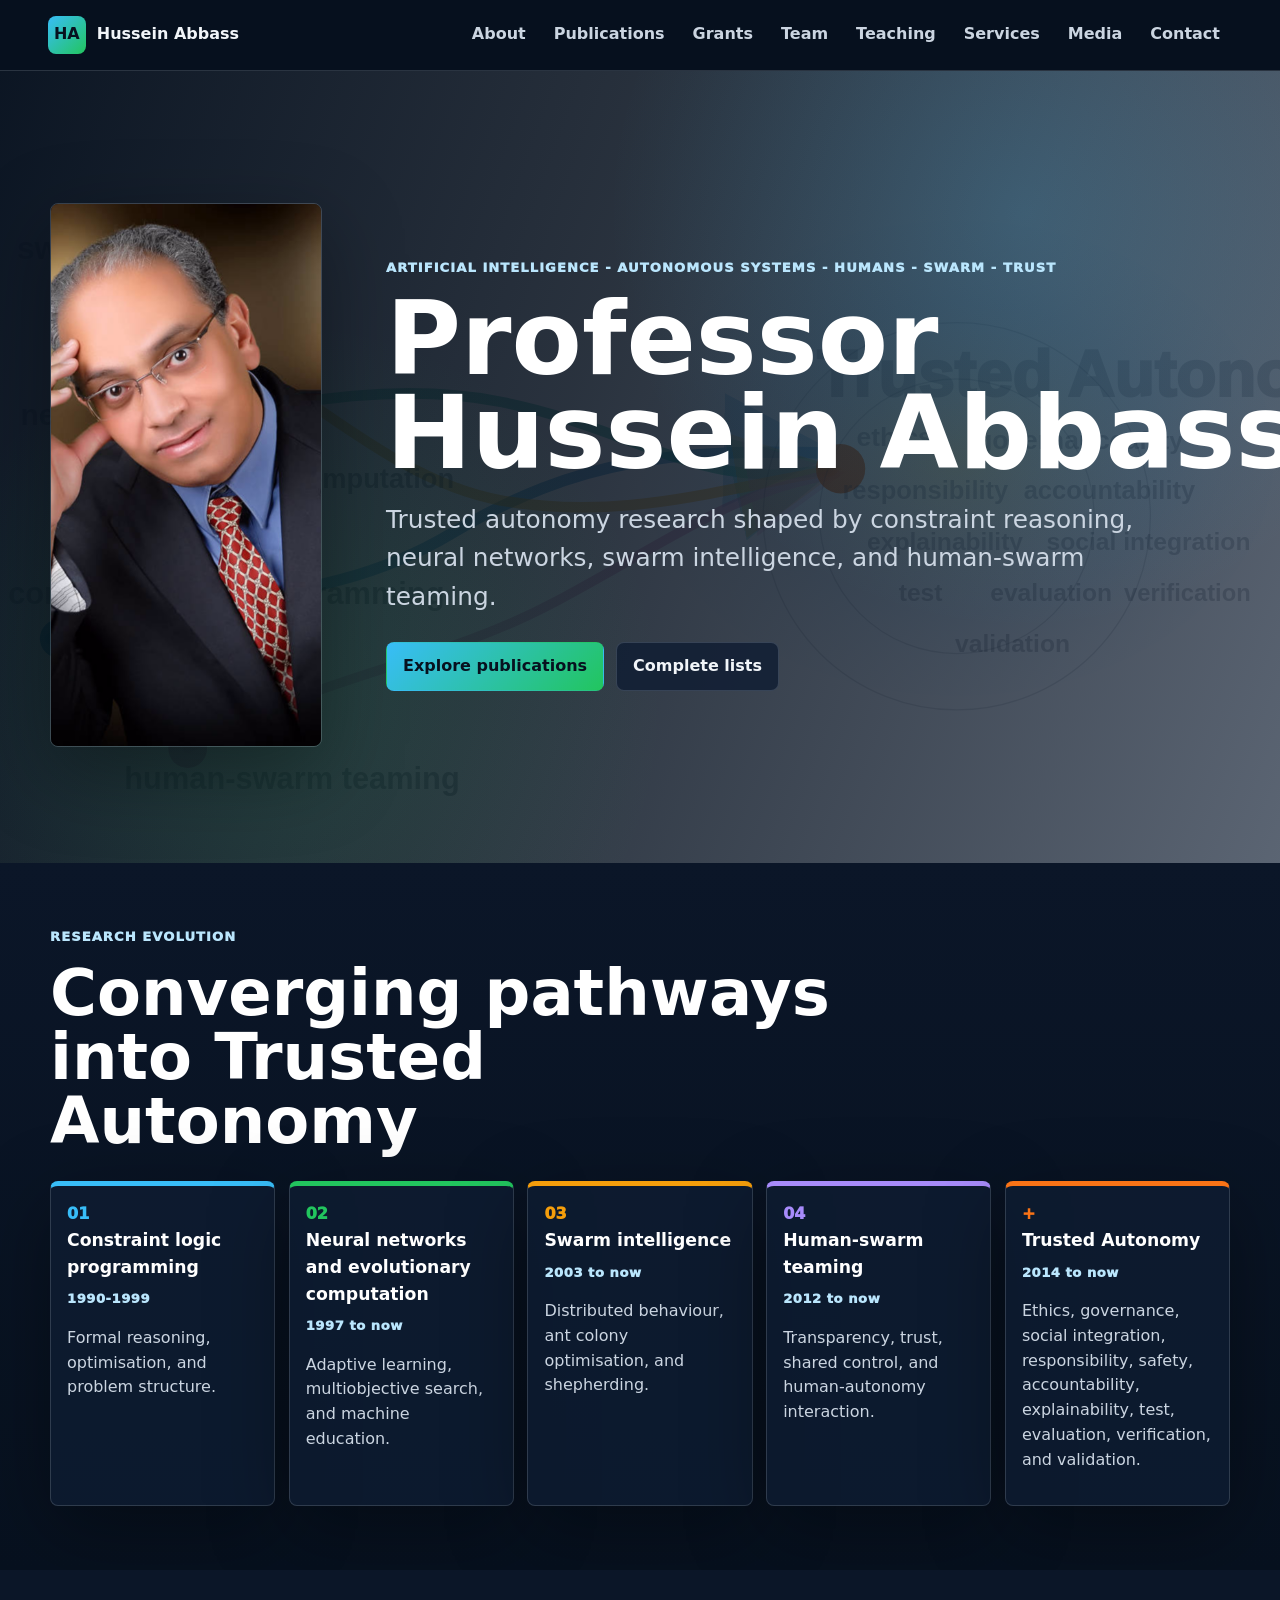
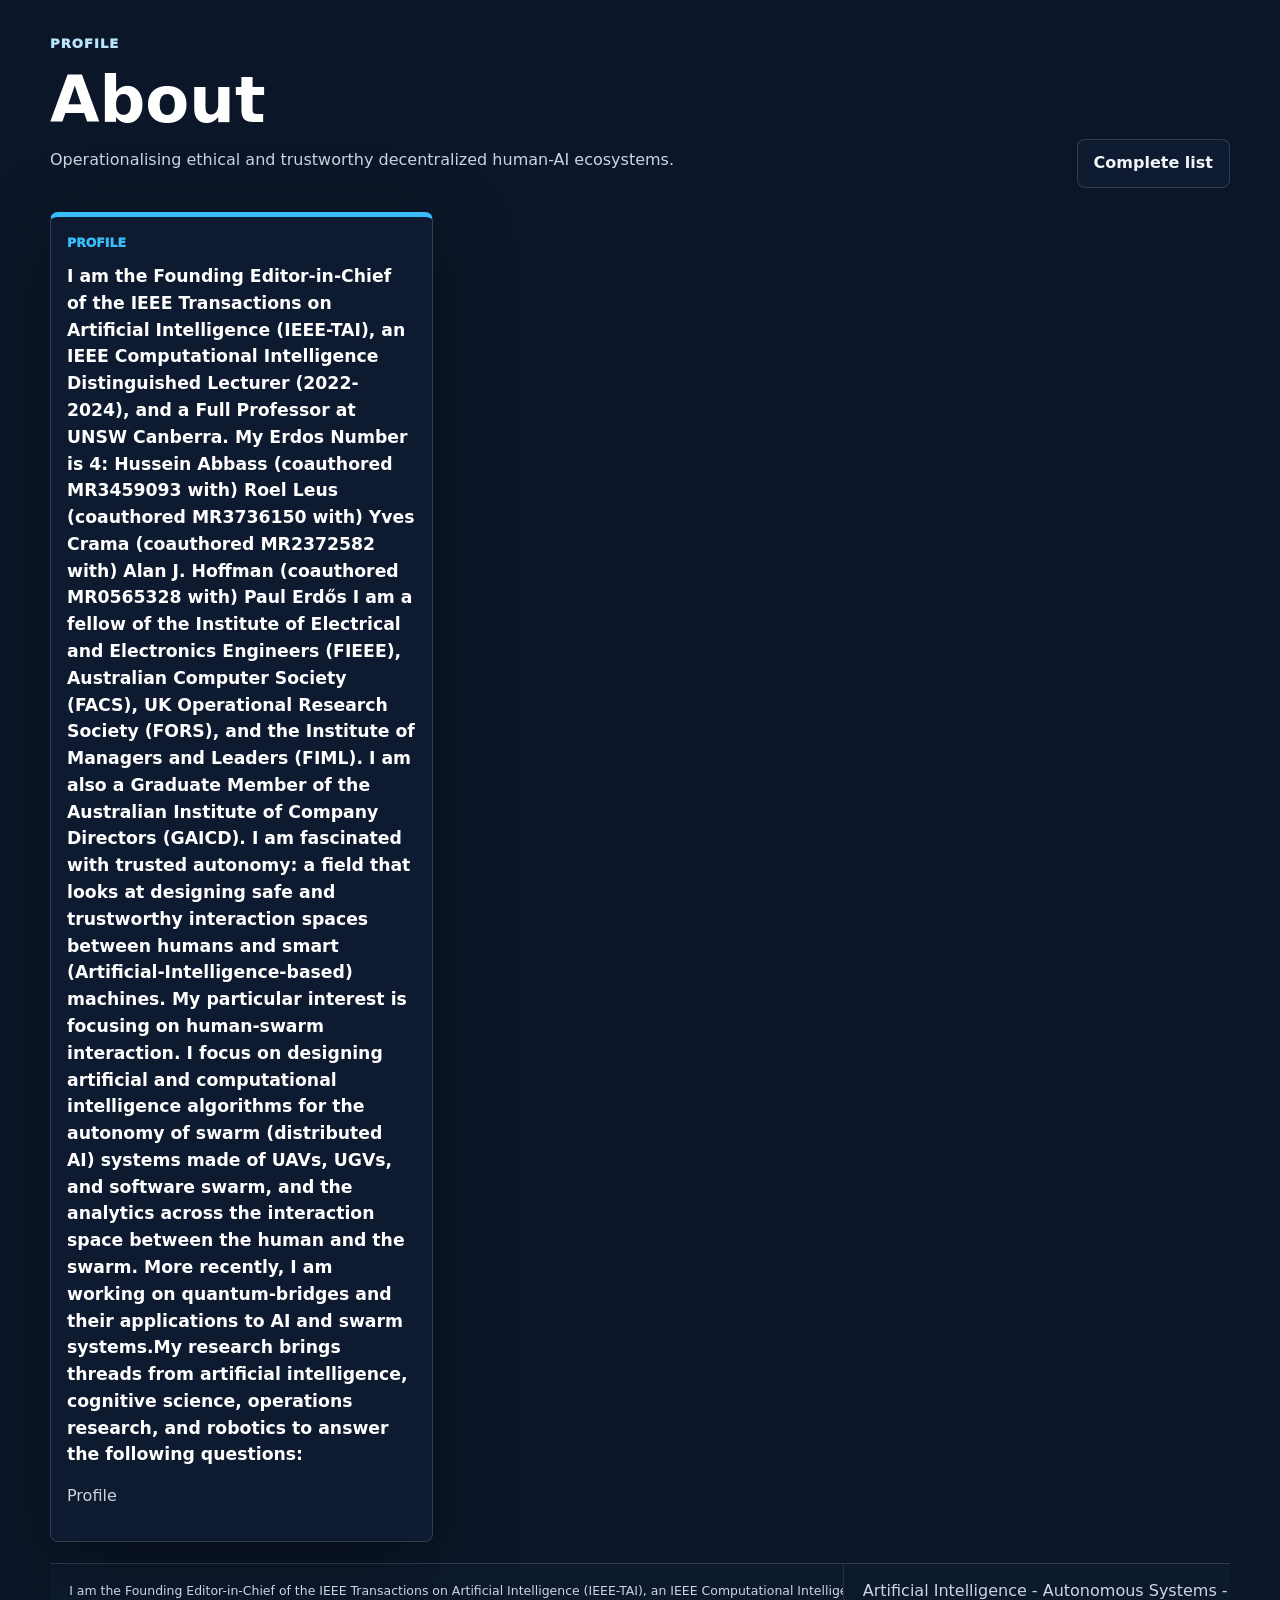
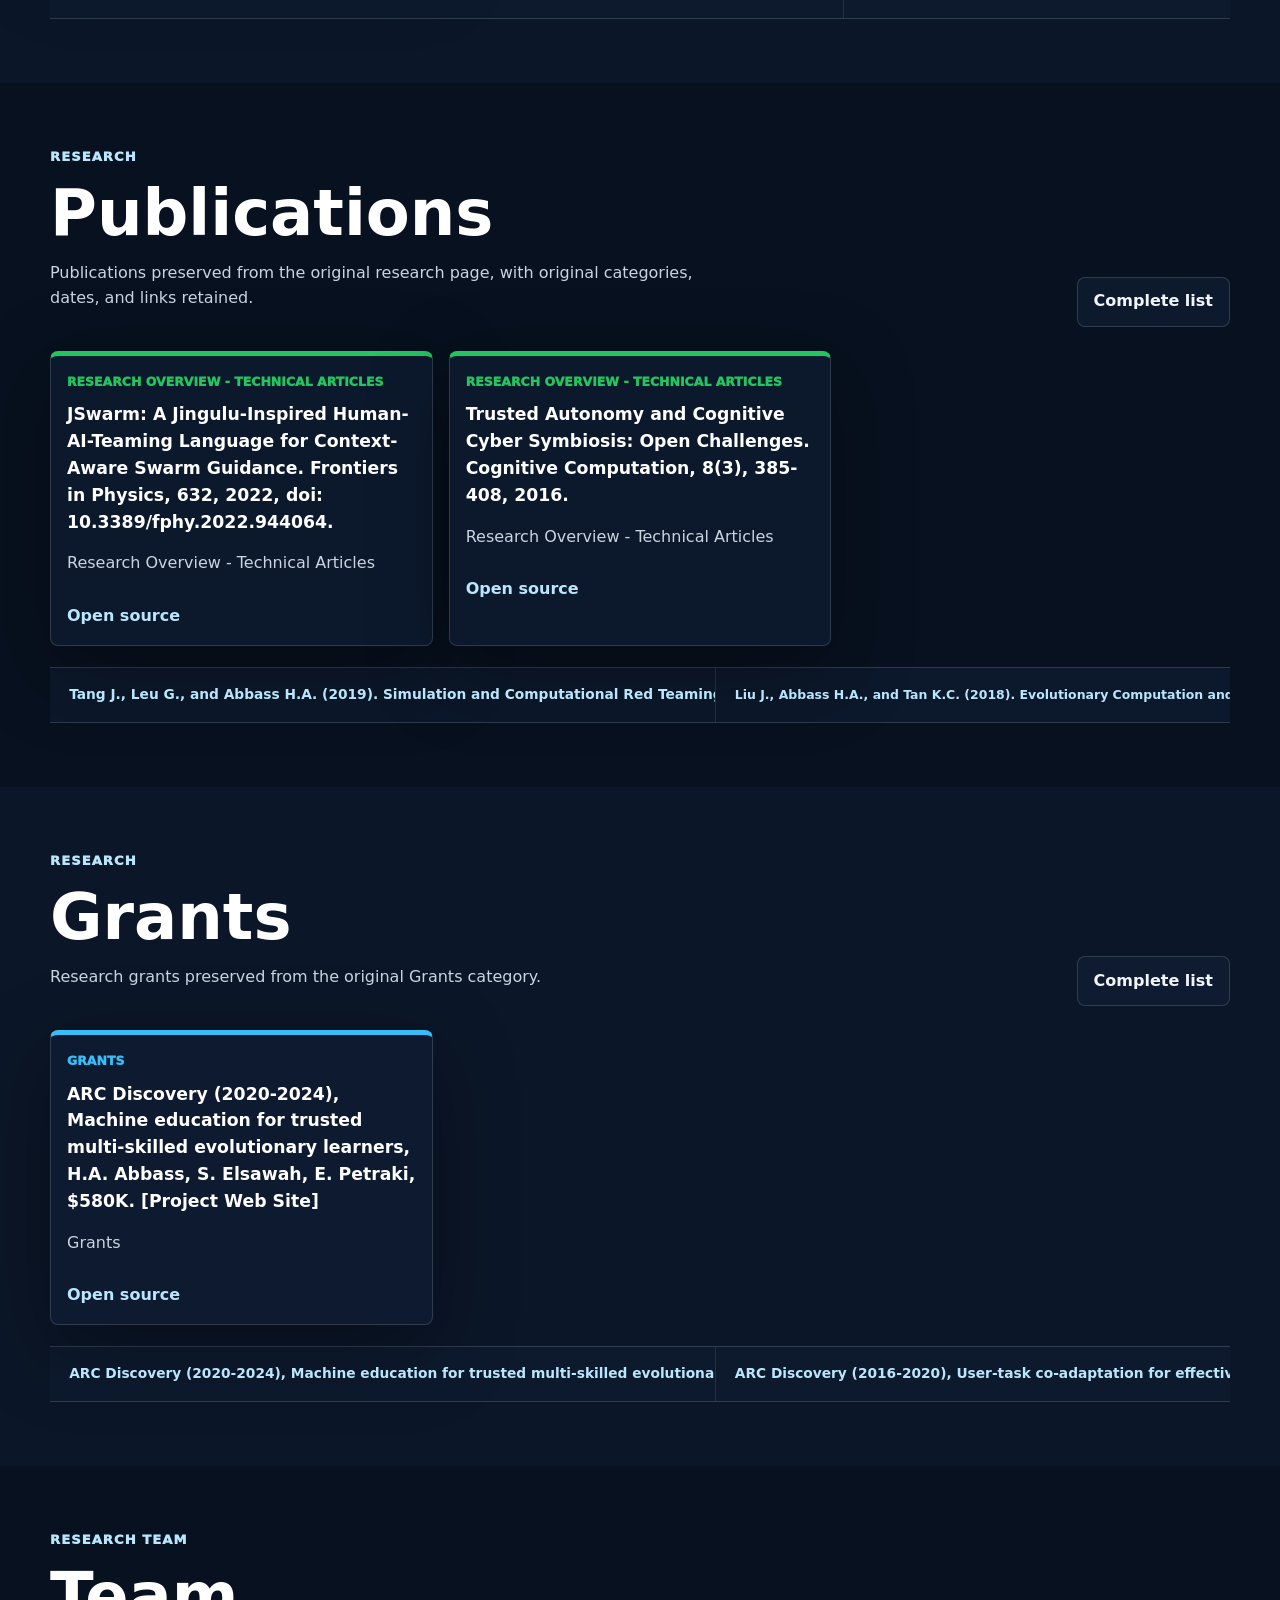
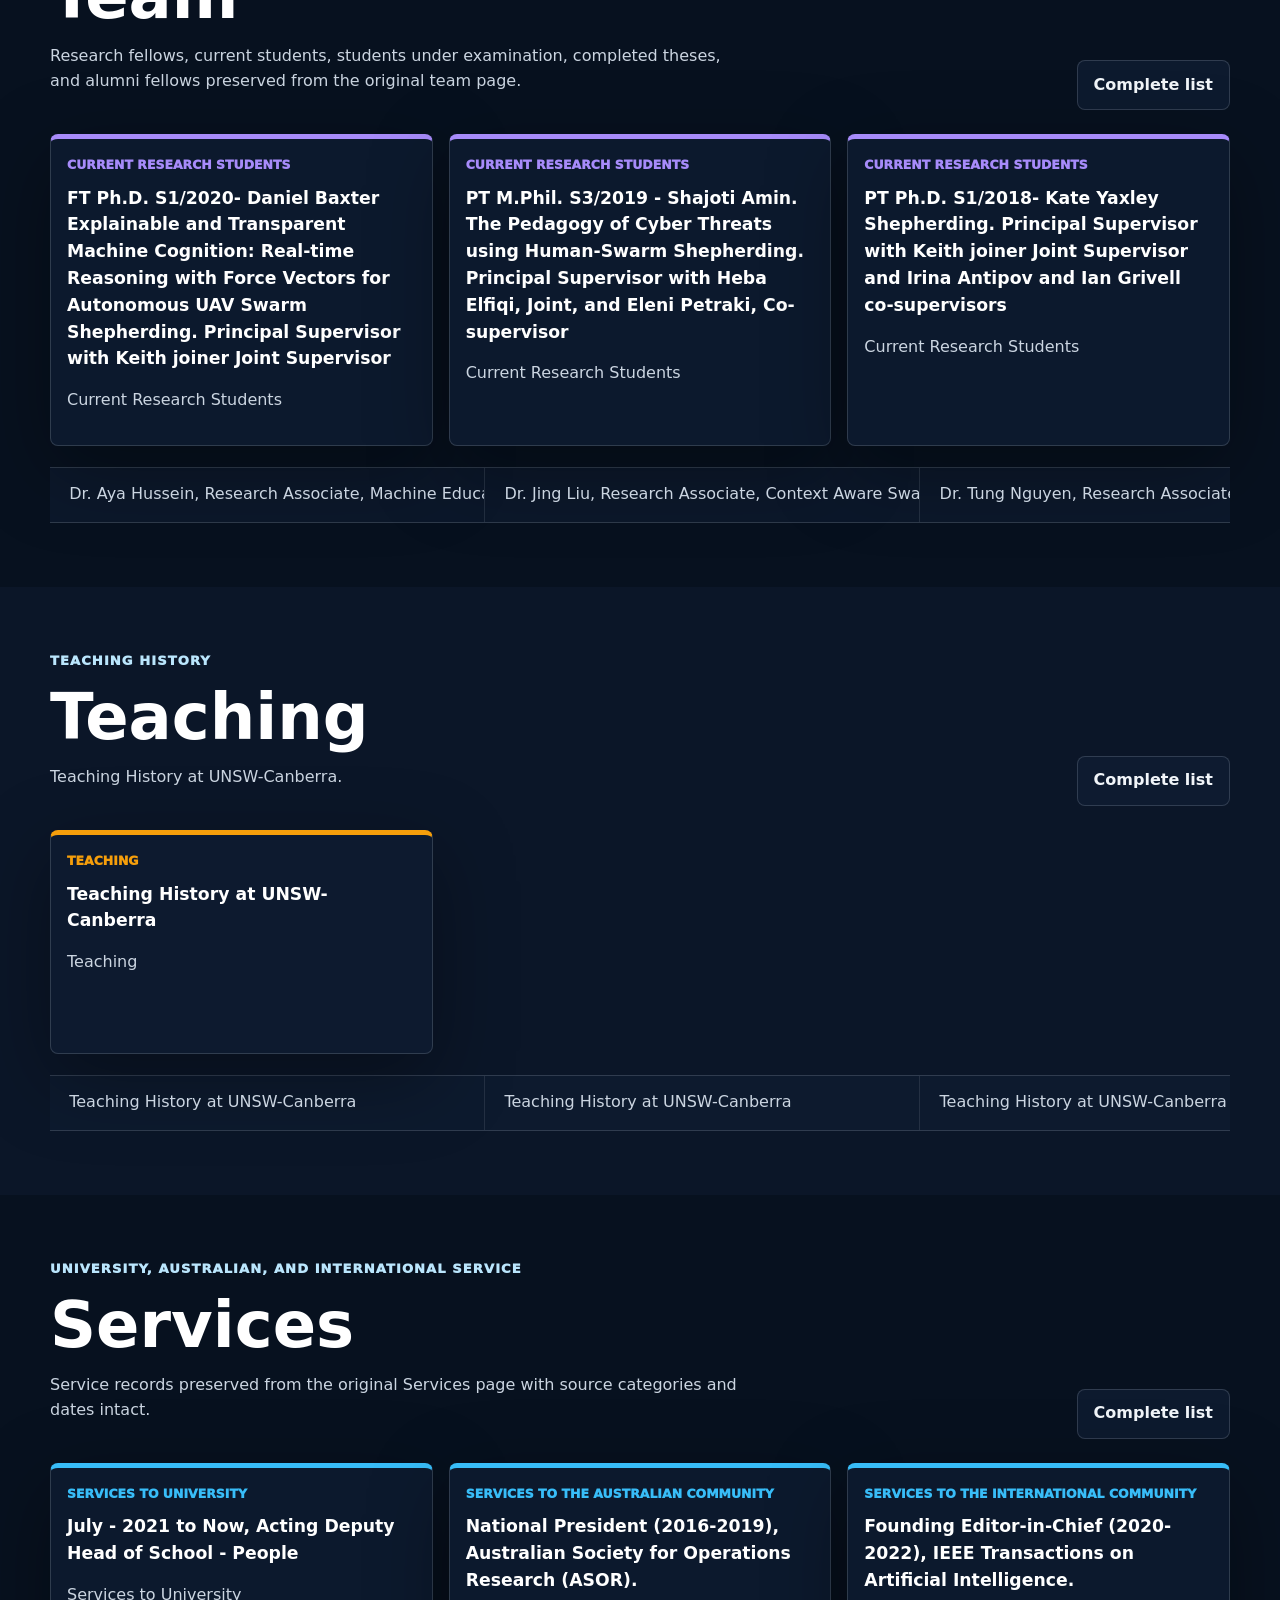
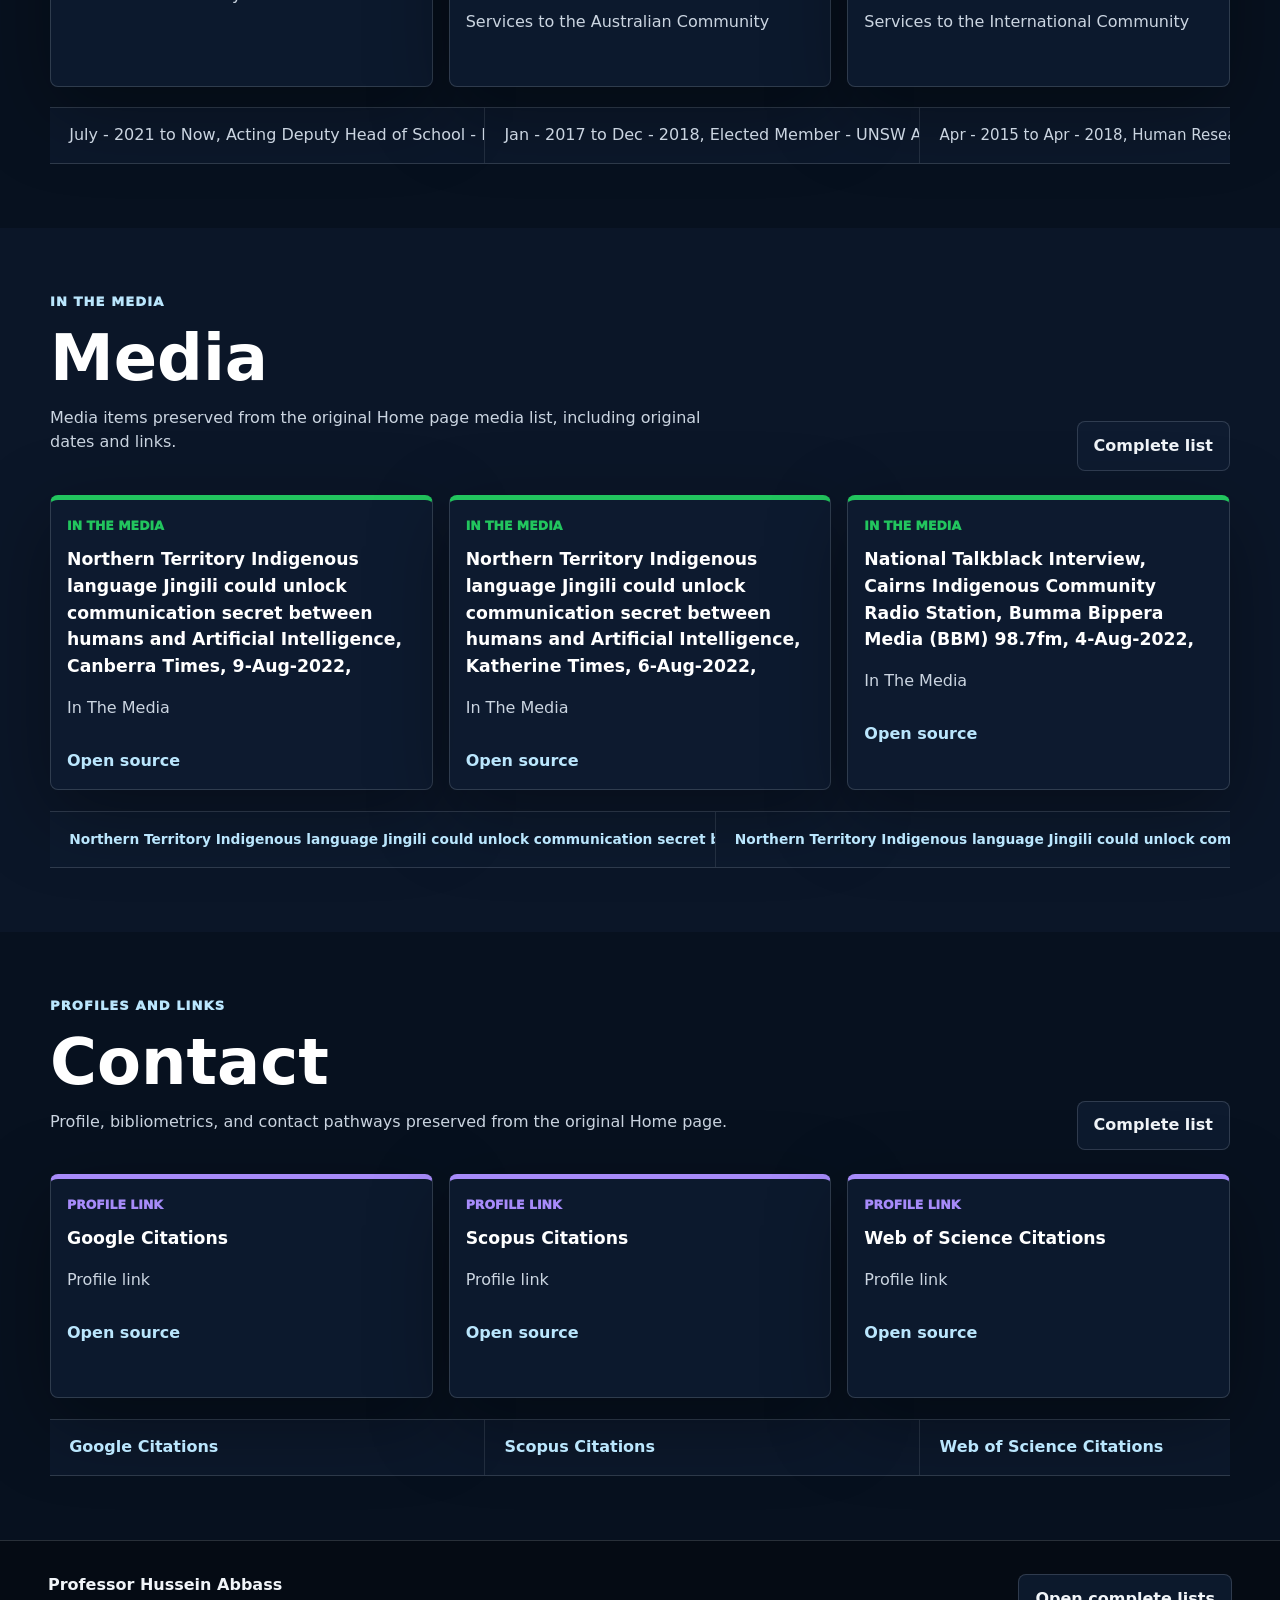
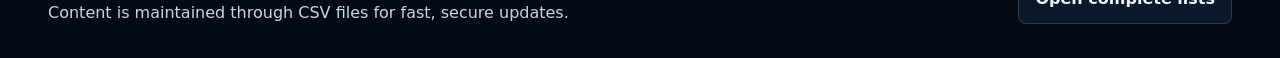
==== index.html @ 4deada64 "Add files via upload" ====
﻿<!doctype html>
<html lang="en">
<head>
  <meta charset="utf-8">
  <meta name="viewport" content="width=device-width, initial-scale=1">
  <meta http-equiv="Content-Security-Policy" content="default-src 'self'; script-src 'self'; style-src 'self'; img-src 'self' data:; connect-src 'self'; object-src 'none'; base-uri 'none';  form-action 'none'; upgrade-insecure-requests">
  <meta name="description" content="Professor Hussein Abbass: trusted autonomy, human-swarm teaming, swarm intelligence, neural networks, machine education, and constraint reasoning.">
  <title>Professor Hussein Abbass | Trusted Autonomy</title>
  <link rel="icon" href="assets/favicon.svg" type="image/svg+xml">
  <link rel="stylesheet" href="styles.css">
</head>
<body>
  <a class="skip-link" href="#main">Skip to content</a>

  <header class="site-header">
    <a class="brand" href="#hero" aria-label="Professor Hussein Abbass home">
      <span class="brand-mark" aria-hidden="true">HA</span>
      <span>Hussein Abbass</span>
    </a>
    <nav class="nav" aria-label="Primary navigation">
      <a href="#about">About</a>
      <a href="#publications">Publications</a>
      <a href="#grants">Grants</a>
      <a href="#team">Team</a>
      <a href="#teaching">Teaching</a>
      <a href="#services">Services</a>
      <a href="#media">Media</a>
      <a href="#contact">Contact</a>
    </nav>
  </header>

  <main id="main">
    <section id="hero" class="hero section-band" aria-labelledby="hero-title">
      <div class="hero-bg" aria-hidden="true"></div>
      <div class="hero-content section-shell">
        <figure class="hero-figure">
          <img class="hero-portrait" src="assets/hussein-abbass.jpg" alt="Professor Hussein Abbass" width="591" height="827">
        </figure>
        <div class="hero-text">
          <p class="eyebrow">Artificial Intelligence - Autonomous Systems - Humans - Swarm - Trust</p>
          <h1 id="hero-title"><span>Professor</span><span>Hussein Abbass</span></h1>
          <p class="hero-copy">Trusted autonomy research shaped by constraint reasoning, neural networks, swarm intelligence, and human-swarm teaming.</p>
          <div class="hero-actions" aria-label="Primary calls to action">
            <a class="button primary" href="#publications">Explore publications</a>
            <a class="button ghost" href="complete.html#research-publications">Complete lists</a>
          </div>
        </div>
      </div>
    </section>

    <section class="pathways section-band" aria-labelledby="pathways-title">
      <div class="section-shell">
        <header class="section-heading compact">
          <p class="eyebrow">Research evolution</p>
          <h2 id="pathways-title">Converging pathways into Trusted Autonomy</h2>
        </header>
        <div class="pathway-map" aria-label="Evolutionary pathways in Professor Abbass's research">
          <article class="accent-cyan">
            <span>01</span>
            <h3>Constraint logic programming</h3>
            <p class="pathway-date">1990-1999</p>
            <p>Formal reasoning, optimisation, and problem structure.</p>
          </article>
          <article class="accent-green">
            <span>02</span>
            <h3>Neural networks and evolutionary computation</h3>
            <p class="pathway-date">1997 to now</p>
            <p>Adaptive learning, multiobjective search, and machine education.</p>
          </article>
          <article class="accent-amber">
            <span>03</span>
            <h3>Swarm intelligence</h3>
            <p class="pathway-date">2003 to now</p>
            <p>Distributed behaviour, ant colony optimisation, and shepherding.</p>
          </article>
          <article class="accent-purple">
            <span>04</span>
            <h3>Human-swarm teaming</h3>
            <p class="pathway-date">2012 to now</p>
            <p>Transparency, trust, shared control, and human-autonomy interaction.</p>
          </article>
          <article class="trusted accent-orange">
            <span>+</span>
            <h3>Trusted Autonomy</h3>
            <p class="pathway-date">2014 to now</p>
            <p>Ethics, governance, social integration, responsibility, safety, accountability, explainability, test, evaluation, verification, and validation.</p>
          </article>
        </div>
      </div>
    </section>

    <div id="content-root" aria-live="polite"></div>
  </main>

  <footer class="site-footer">
    <div>
      <strong>Professor Hussein Abbass</strong>
      <p>Content is maintained through CSV files for fast, secure updates.</p>
    </div>
    <a class="button ghost" href="complete.html">Open complete lists</a>
  </footer>

  <script src="app.js?v=20260705c" defer></script>
</body>
</html>
---- styles.css ----
﻿/* Base theme */
:root {
  color-scheme: dark;
  --navy-950: #07111f;
  --navy-900: #0b1628;
  --navy-850: #0f1d33;
  --slate-800: #1f2937;
  --slate-700: #334155;
  --slate-500: #64748b;
  --slate-300: #cbd5e1;
  --slate-100: #f1f5f9;
  --cyan: #38bdf8;
  --link-blue: #bae6fd;
  --link-blue-hover: #e0f2fe;
  --green: #22c55e;
  --amber: #f59e0b;
  --violet: #a78bfa;
  --orange: #f97316;
  --line: rgba(203, 213, 225, .18);
  --surface: rgba(15, 29, 51, .78);
  --surface-strong: rgba(15, 29, 51, .95);
  --shadow: 0 24px 80px rgba(0, 0, 0, .34);
  font-family: Inter, ui-sans-serif, system-ui, -apple-system, BlinkMacSystemFont, "Segoe UI", sans-serif;
}

* { box-sizing: border-box; }
html { scroll-behavior: smooth; }
body {
  margin: 0;
  color: var(--slate-100);
  background: var(--navy-950);
  line-height: 1.55;
}
a { color: inherit; }
img { max-width: 100%; display: block; }

/* Accessibility */
.skip-link {
  position: fixed;
  left: 1rem;
  top: -4rem;
  z-index: 20;
  padding: .75rem 1rem;
  color: var(--navy-950);
  background: var(--cyan);
  border-radius: 8px;
  font-weight: 900;
}
.skip-link:focus { top: 1rem; }

/* Layout */
.section-shell {
  width: min(1180px, calc(100% - 2rem));
  margin: 0 auto;
}
.section-band { position: relative; overflow: hidden; }

/* Header */
.site-header {
  position: sticky;
  top: 0;
  z-index: 10;
  display: flex;
  align-items: center;
  justify-content: space-between;
  gap: 1rem;
  padding: .85rem clamp(1rem, 4vw, 3rem);
  background: rgba(7, 17, 31, .9);
  border-bottom: 1px solid var(--line);
  backdrop-filter: blur(18px);
}
.brand {
  display: inline-flex;
  align-items: center;
  gap: .7rem;
  color: var(--slate-100);
  text-decoration: none;
  font-weight: 900;
}
.brand-mark {
  display: grid;
  place-items: center;
  width: 2.35rem;
  height: 2.35rem;
  border-radius: 8px;
  color: var(--navy-950);
  background: linear-gradient(135deg, var(--cyan), var(--green));
}
.nav {
  display: flex;
  flex-wrap: wrap;
  justify-content: flex-end;
  gap: .25rem;
}
.nav a {
  padding: .55rem .75rem;
  color: var(--slate-300);
  text-decoration: none;
  font-weight: 800;
  border-radius: 8px;
}
.nav a:hover,
.nav a:focus-visible {
  color: #fff;
  background: rgba(56, 189, 248, .13);
  outline: none;
}

/* Typography */
.eyebrow {
  margin: 0 0 .85rem;
  color: var(--link-blue);
  font-size: .82rem;
  font-weight: 950;
  letter-spacing: .08em;
  text-transform: uppercase;
}
h1, h2, h3, p { overflow-wrap: anywhere; }
h1, h2, h3 { color: #fff; letter-spacing: 0; }
h1 {
  max-width: 980px;
  margin: 0;
  font-size: clamp(3rem, 8vw, 7.2rem);
  line-height: .92;
}
h1 span { display: block; white-space: nowrap; }
h2 {
  margin: 0;
  font-size: clamp(2rem, 5vw, 4.6rem);
  line-height: 1;
}
h3 { margin: 0; font-size: 1.08rem; }
p { color: var(--slate-300); }

/* Hero */
.hero {
  min-height: 88svh;
  display: grid;
  align-items: center;
  padding: 6rem 0 5rem;
  background:
    linear-gradient(110deg, rgba(7, 17, 31, .98) 0%, rgba(7, 17, 31, .86) 44%, rgba(15, 29, 51, .68) 100%),
    url("assets/research-pathways.svg") center / cover no-repeat;
}
.hero-bg {
  position: absolute;
  inset: 0;
  background:
    radial-gradient(circle at 80% 18%, rgba(56, 189, 248, .18), transparent 26rem),
    radial-gradient(circle at 22% 80%, rgba(34, 197, 94, .12), transparent 24rem);
  pointer-events: none;
}
.hero-content {
  position: relative;
  display: grid;
  grid-template-columns: minmax(12rem, 18rem) minmax(0, 1fr);
  align-items: center;
  gap: clamp(1.4rem, 4vw, 3rem);
}
.hero-figure { margin: 0; }
.hero-portrait {
  width: min(100%, 17rem);
  height: min(62vh, 34rem);
  object-fit: cover;
  object-position: 50% 18%;
  border: 1px solid rgba(203, 213, 225, .2);
  border-radius: 8px;
  box-shadow: var(--shadow);
}
.hero-text { min-width: 0; }
.hero-copy {
  max-width: 790px;
  margin: 1.3rem 0 0;
  color: var(--slate-300);
  font-size: clamp(1.15rem, 2vw, 1.55rem);
}
.hero-actions,
.section-actions {
  display: flex;
  flex-wrap: wrap;
  gap: .75rem;
  margin-top: 1.6rem;
}

/* Controls */
.button {
  display: inline-flex;
  align-items: center;
  justify-content: center;
  min-height: 2.65rem;
  padding: .72rem 1rem;
  border: 1px solid var(--line);
  border-radius: 8px;
  color: var(--slate-100);
  background: rgba(15, 29, 51, .82);
  text-decoration: none;
  font-weight: 900;
}
.button.primary {
  color: var(--navy-950);
  border-color: transparent;
  background: linear-gradient(135deg, var(--cyan), var(--green));
}
.button.ghost:hover,
.button.ghost:focus-visible {
  border-color: var(--cyan);
  color: #fff;
}

/* Pathways */
.pathways {
  padding: 4rem 0;
  background: linear-gradient(180deg, var(--navy-900), var(--navy-950));
}
.section-heading {
  display: flex;
  align-items: end;
  justify-content: space-between;
  gap: 1.5rem;
  margin-bottom: 1.5rem;
}
.section-heading.compact {
  display: block;
  max-width: 780px;
}
.section-intro {
  max-width: 690px;
  color: var(--slate-300);
}
.pathway-map {
  display: grid;
  grid-template-columns: repeat(5, minmax(0, 1fr));
  gap: .85rem;
  margin-top: 1.8rem;
}
.accent-cyan { --accent: #38BDF8; }
.accent-green { --accent: #22C55E; }
.accent-amber { --accent: #F59E0B; }
.accent-purple { --accent: #A78BFA; }
.accent-orange { --accent: #F97316; }
#about { --accent: #38BDF8; }
#publications { --accent: #22C55E; }
#grants { --accent: #38BDF8; }
#research { --accent: #22C55E; }
#team { --accent: #A78BFA; }
#teaching { --accent: #F59E0B; }
#services { --accent: #38BDF8; }
#media { --accent: #22C55E; }
#contact { --accent: #A78BFA; }
.pathway-map article,
.featured-card,
.list-card {
  border: 1px solid var(--line);
  border-top: 5px solid var(--accent, var(--cyan));
  border-radius: 8px;
  background: var(--surface);
  box-shadow: var(--shadow);
}
.pathway-map article {
  min-height: 14rem;
  padding: 1rem;
}
.pathway-map span,
.card-meta { color: var(--accent); font-weight: 950; }
.pathway-date {
  margin: .55rem 0 .35rem;
  color: var(--link-blue);
  font-size: .82rem;
  font-weight: 950;
  letter-spacing: .04em;
}
.trusted { background: rgba(30, 41, 59, .9); }

/* Content sections */
.content-section { padding: 4rem 0; }
.content-section:nth-child(even) { background: var(--navy-950); }
.content-section:nth-child(odd) { background: var(--navy-900); }
.featured-grid {
  display: grid;
  grid-template-columns: repeat(3, minmax(0, 1fr));
  gap: 1rem;
}
.featured-card {
  display: flex;
  flex-direction: column;
  min-height: 14rem;
  padding: 1rem;
}
.card-meta {
  margin: 0 0 .65rem;
  font-size: .78rem;
  text-transform: uppercase;
}
.card-link,
.list-card a {
  color: var(--link-blue);
  font-weight: 900;
  text-decoration: none;
}
.card-link { margin-top: auto; }
.link-group {
  display: flex;
  flex-wrap: wrap;
  gap: .45rem .75rem;
  margin-top: .75rem;
}
.inline-link {
  color: var(--link-blue);
  font-weight: 850;
  text-decoration: none;
}
.inline-link:hover { text-decoration: underline; }
.card-link:hover,
.list-card a:hover { text-decoration: underline; }

/* Ticker */
.ticker {
  margin-top: 1.3rem;
  overflow: hidden;
  border-block: 1px solid var(--line);
  background: rgba(15, 29, 51, .62);
}
.ticker-track {
  display: flex;
  align-items: stretch;
  width: max-content;
  transform: translateX(0);
}
.ticker-item {
  flex: 0 0 auto;
  display: inline-flex;
  align-items: center;
  width: clamp(18rem, 34vw, 34rem);
  min-height: 3.4rem;
  padding: .85rem 1.2rem;
  color: var(--slate-300);
  white-space: nowrap;
  overflow: hidden;
  text-overflow: ellipsis;
  text-decoration: none;
  border-right: 1px solid rgba(203, 213, 225, .12);
}
.ticker-item-md {
  width: clamp(22rem, 42vw, 42rem);
  font-size: .94rem;
}
.ticker-item-lg {
  width: clamp(26rem, 52vw, 52rem);
  font-size: .86rem;
}
.ticker-item-xl {
  width: clamp(30rem, 62vw, 64rem);
  font-size: .78rem;
  line-height: 1.35;
}
.ticker a { color: var(--link-blue); font-weight: 850; }
.ticker a:hover { color: var(--link-blue-hover); text-decoration: underline; }

/* Complete lists */
.complete-page { background: var(--navy-950); }
.complete-hero {
  padding: 4rem 0;
  background:
    linear-gradient(115deg, rgba(7, 17, 31, .96), rgba(15, 29, 51, .74)),
    url("assets/research-pathways.svg") center / cover no-repeat;
}
.complete-list { display: grid; gap: .75rem; }
.subsection { margin-top: 2rem; }
.subsection-heading {
  display: grid;
  gap: .25rem;
  margin: 0 0 .85rem;
  padding-bottom: .75rem;
  border-bottom: 1px solid var(--line);
}
.subsection-heading h3 { font-size: 1.45rem; }
.subsection-heading p { margin: 0; }
.list-card {
  padding: .95rem 1rem;
  box-shadow: none;
}
.list-card p { margin-bottom: 0; }

/* Footer */
.site-footer {
  display: flex;
  align-items: center;
  justify-content: space-between;
  gap: 1rem;
  padding: 2rem clamp(1rem, 4vw, 3rem);
  background: #050b14;
  border-top: 1px solid var(--line);
}
.site-footer p { margin: .25rem 0 0; }

/* Responsive */
@media (max-width: 980px) {
  .site-header { align-items: flex-start; flex-direction: column; }
  .nav { justify-content: flex-start; }
  .hero-content { grid-template-columns: minmax(8rem, 12rem) minmax(0, 1fr); }
  h1 { font-size: clamp(2.5rem, 7vw, 4.7rem); }
  .pathway-map,
  .featured-grid { grid-template-columns: repeat(2, minmax(0, 1fr)); }
}
@media (max-width: 640px) {
  .hero { min-height: 78svh; padding: 3.8rem 0 4rem; }
  .hero-content { grid-template-columns: 1fr; align-items: start; }
  .hero-portrait { width: 8.8rem; height: 12.5rem; }
  h1 { font-size: clamp(2.05rem, 9.5vw, 2.85rem); }
  h1 span { white-space: nowrap; }
  .section-heading { display: block; }
  .pathway-map,
  .featured-grid { grid-template-columns: 1fr; }
  .ticker-item { width: clamp(16rem, 80vw, 28rem); }
  .ticker-item-md,
  .ticker-item-lg,
  .ticker-item-xl { width: clamp(18rem, 86vw, 34rem); }
  .site-footer { align-items: flex-start; flex-direction: column; }
}
@media (max-width: 380px) {
  h1 { font-size: 2rem; }
  .nav a { padding-inline: .55rem; }
}
@media (prefers-reduced-motion: reduce) {
  html { scroll-behavior: auto; }
  .ticker-track { flex-wrap: wrap; width: auto; }
  .ticker-item { white-space: normal; width: auto; }
}
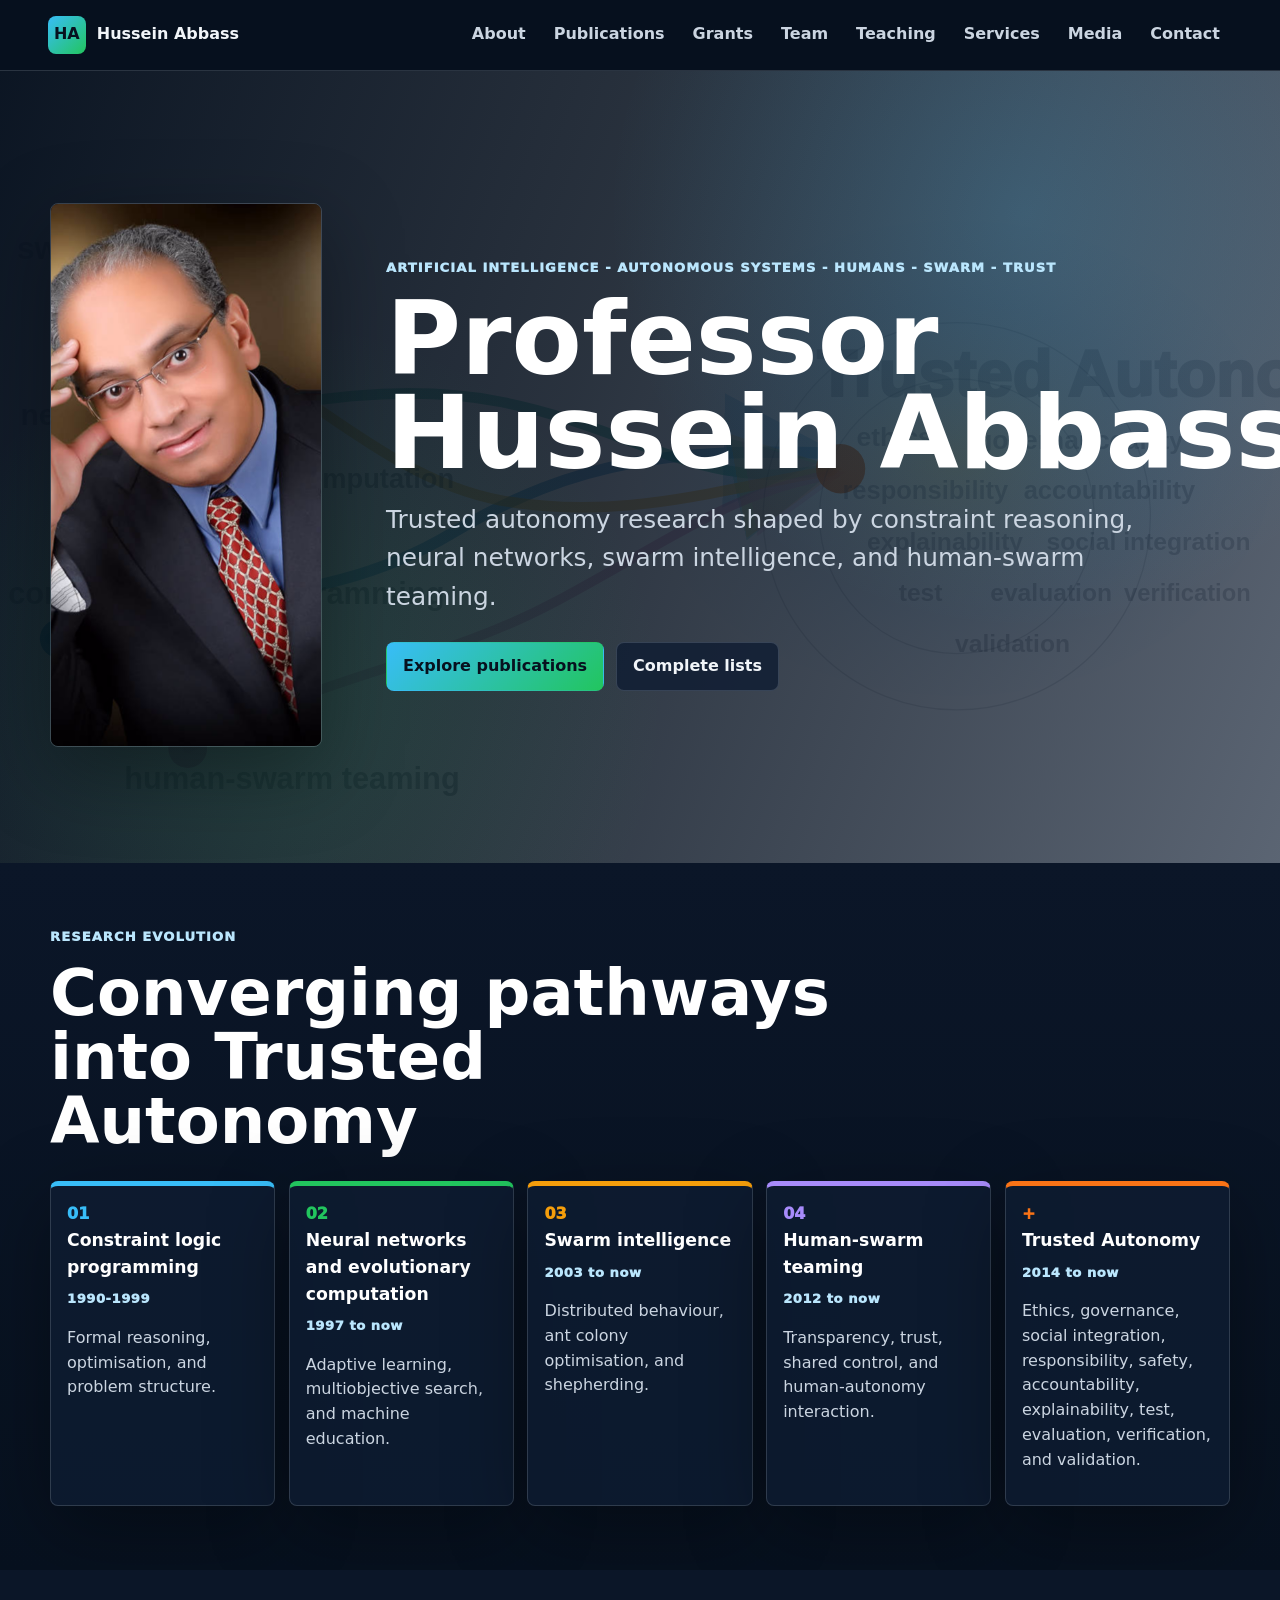
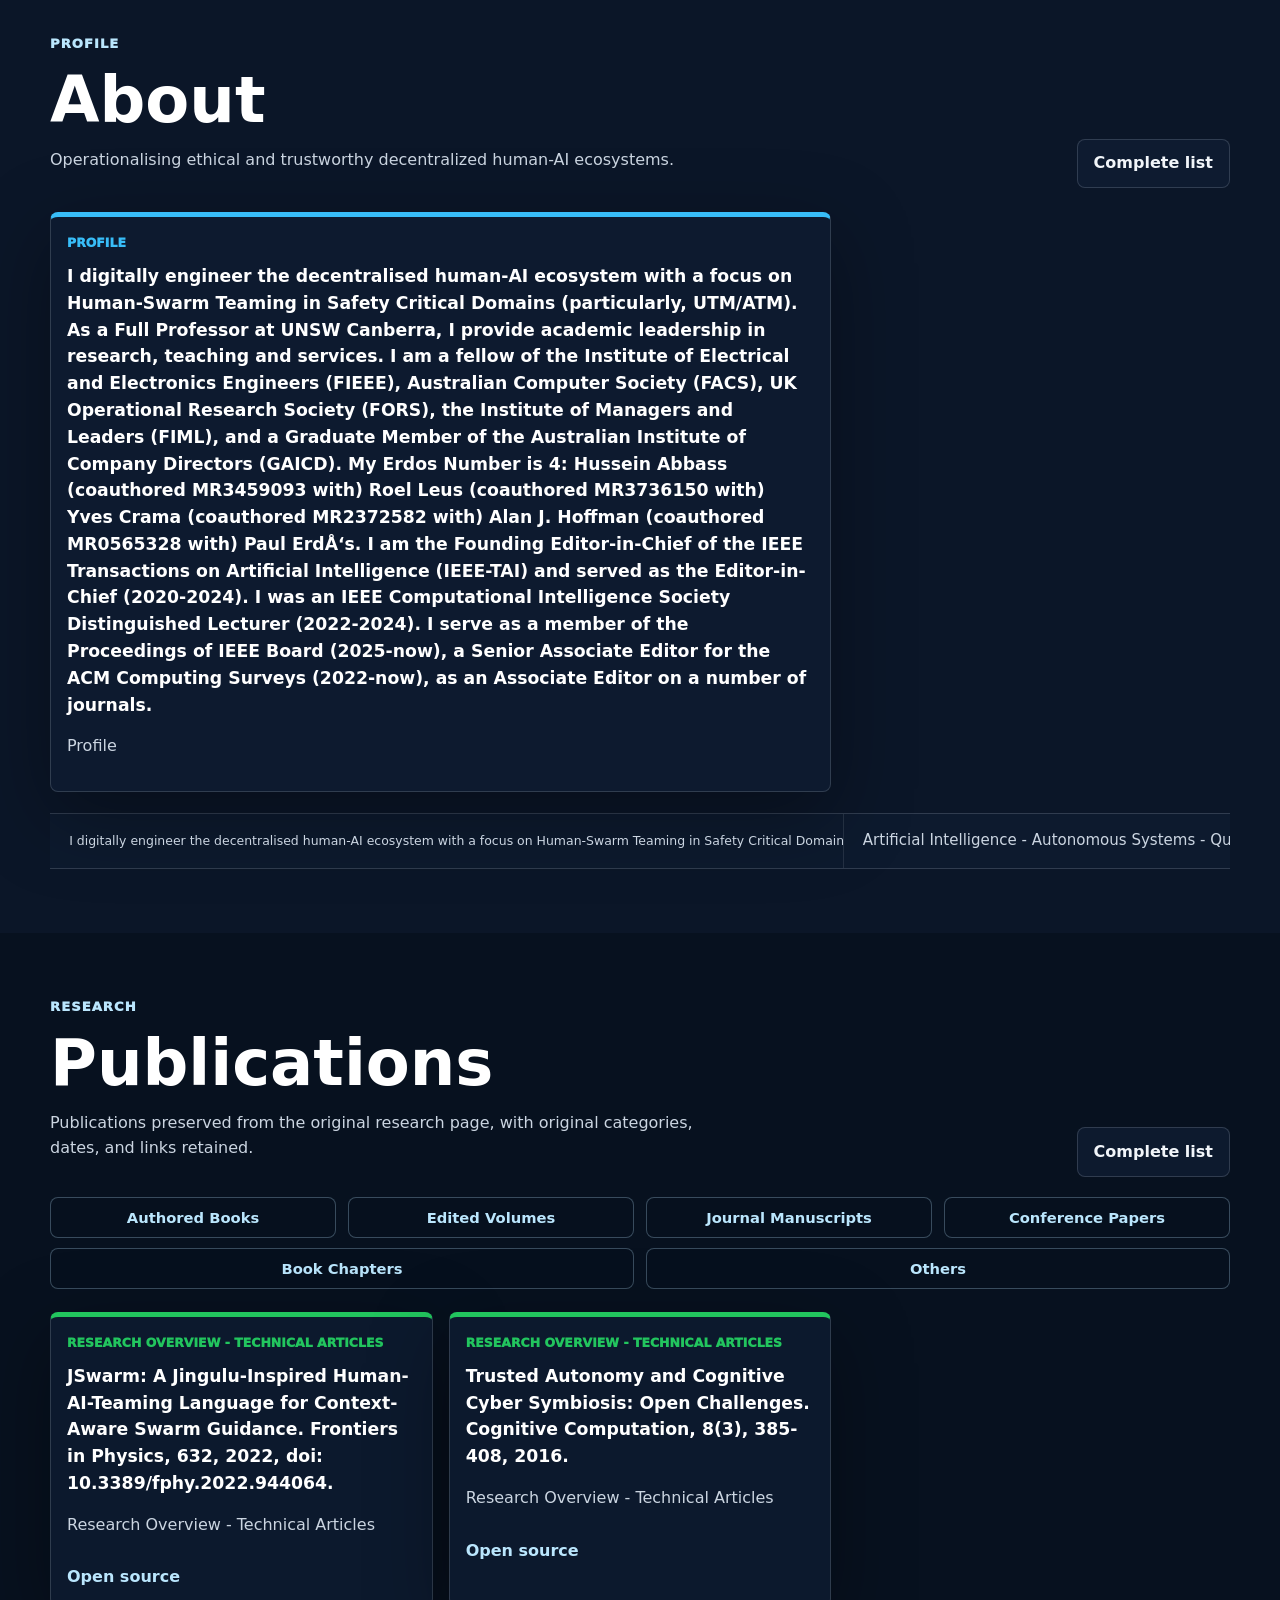
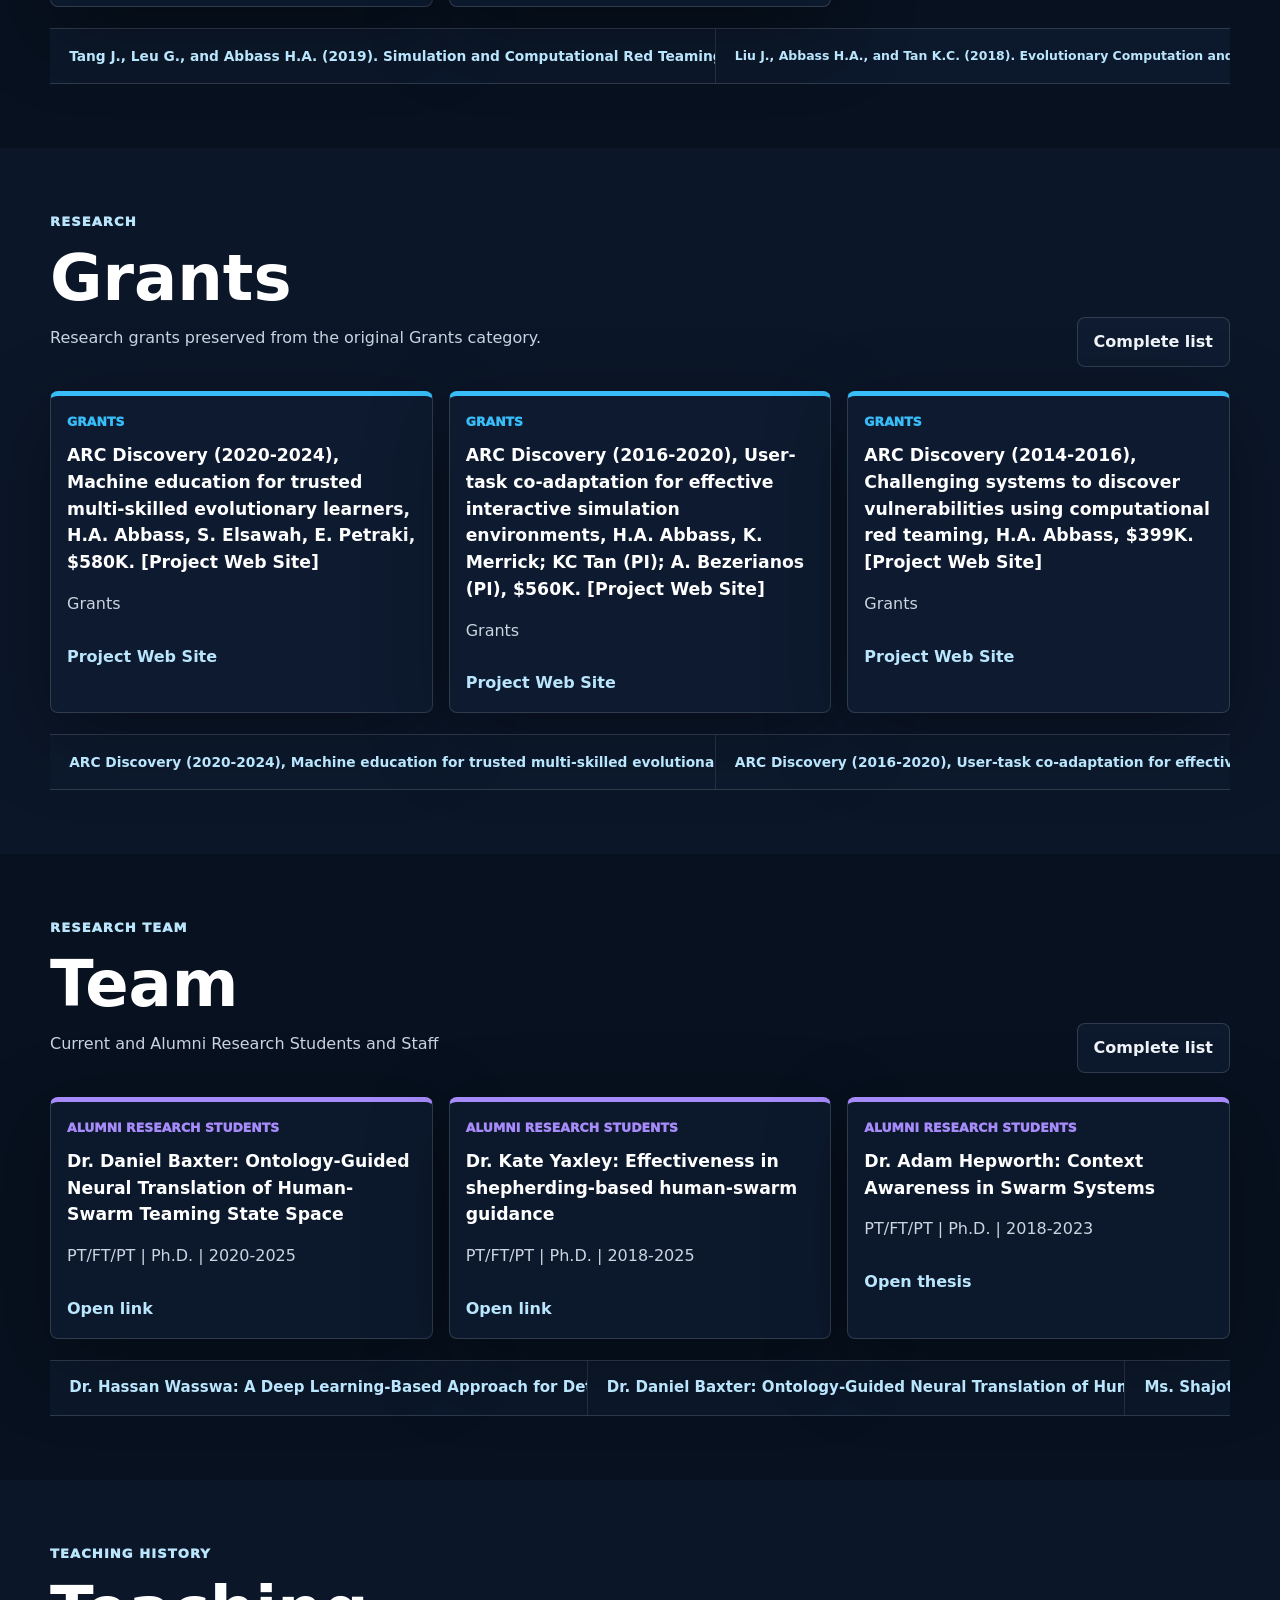
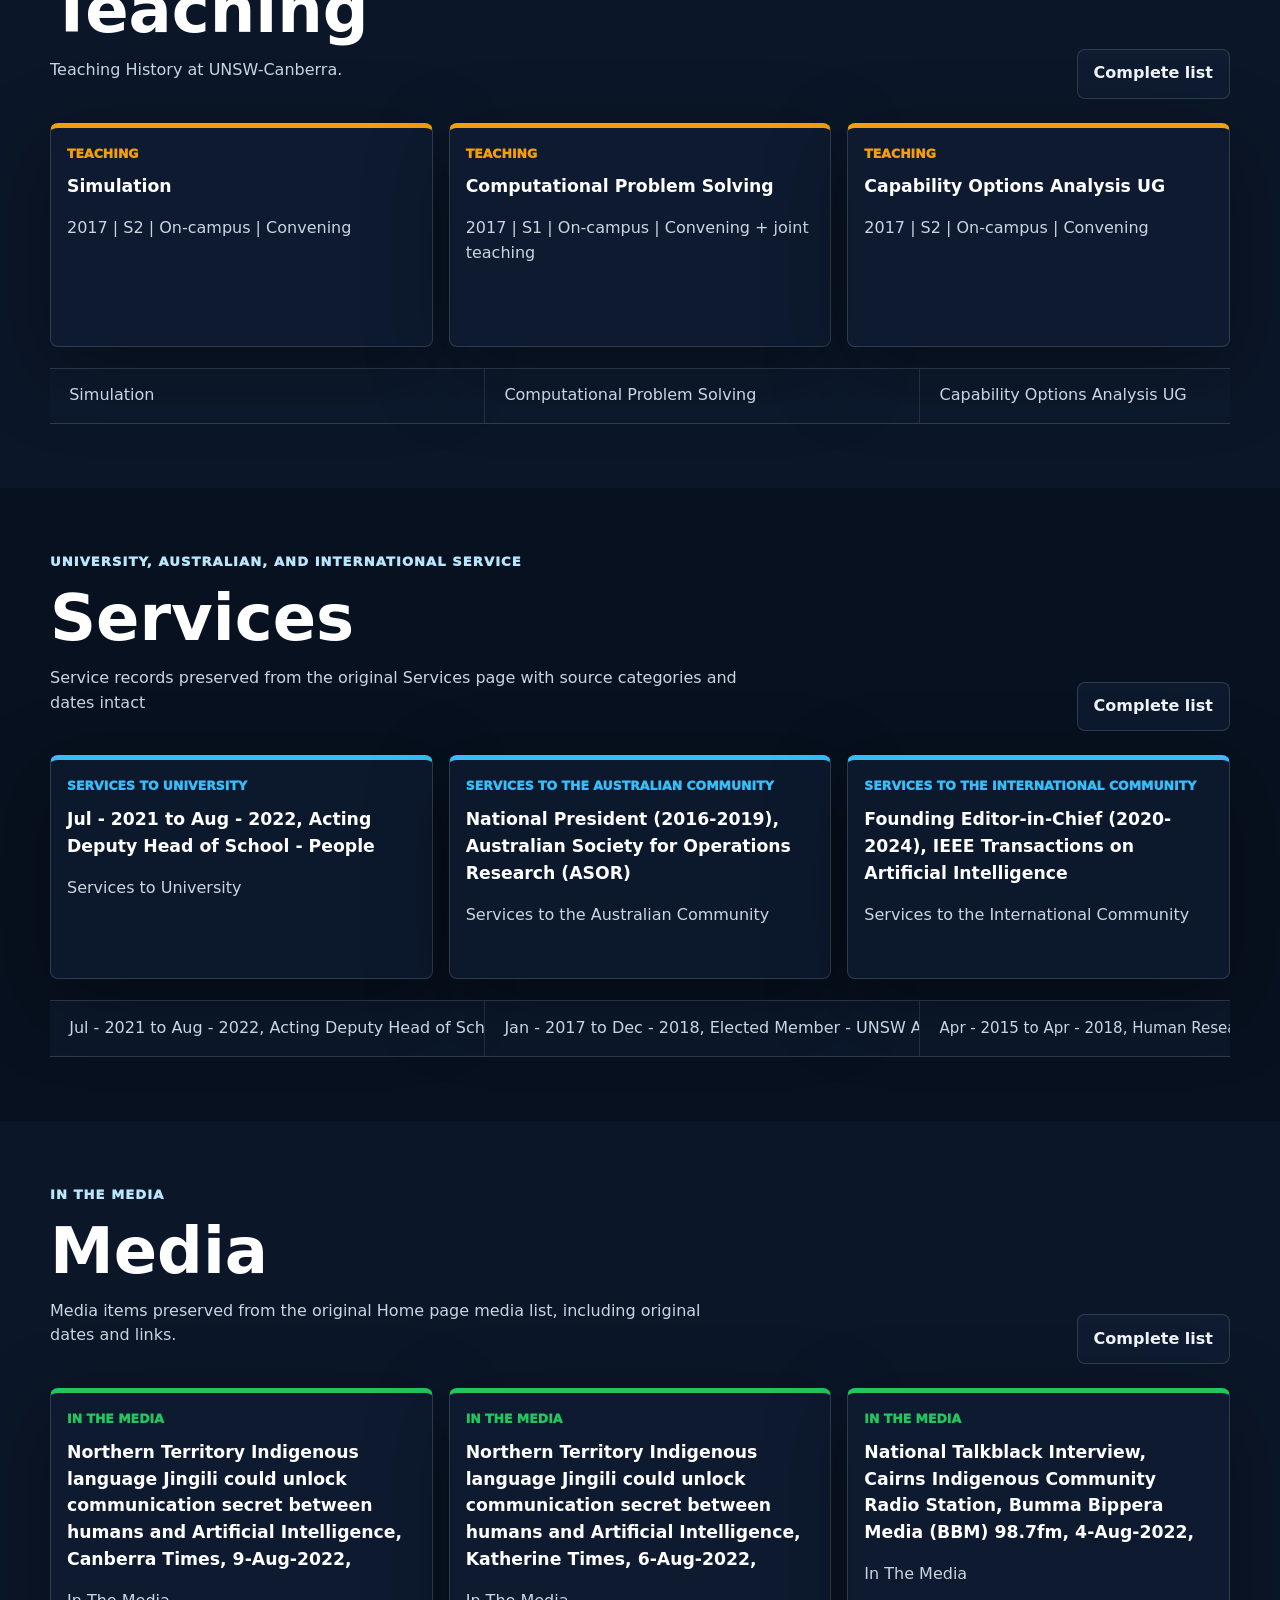
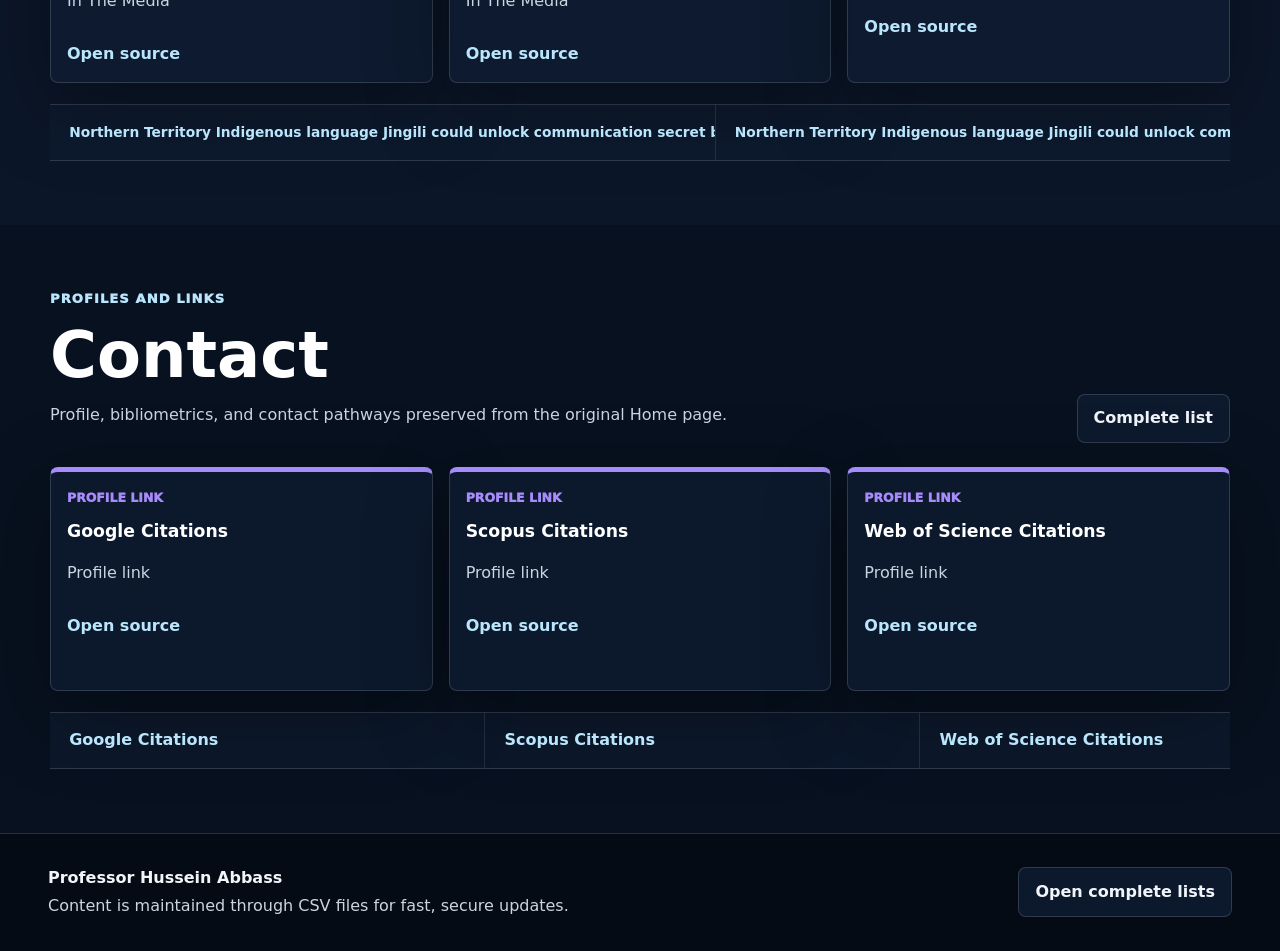
==== commit ba8635ec: "Add files via upload" ====
--- a/index.html
+++ b/index.html
@@ -1,107 +1,406 @@
-﻿<!doctype html>
-<html lang="en">
-<head>
-  <meta charset="utf-8">
-  <meta name="viewport" content="width=device-width, initial-scale=1">
-  <meta http-equiv="Content-Security-Policy" content="default-src 'self'; script-src 'self'; style-src 'self'; img-src 'self' data:; connect-src 'self'; object-src 'none'; base-uri 'none';  form-action 'none'; upgrade-insecure-requests">
-  <meta name="description" content="Professor Hussein Abbass: trusted autonomy, human-swarm teaming, swarm intelligence, neural networks, machine education, and constraint reasoning.">
-  <title>Professor Hussein Abbass | Trusted Autonomy</title>
+﻿<!doctype html>
+<html lang="en">
+<head>
+  <meta charset="utf-8">
+  <meta name="viewport" content="width=device-width, initial-scale=1">
+  <meta http-equiv="Content-Security-Policy" content="default-src 'self'; script-src 'self'; style-src 'self'; img-src 'self' data:; base-uri 'none'; form-action 'none'; object-src 'none'">
+  <meta name="description" content="Professor Hussein Abbass: trusted autonomy, human-swarm teaming, swarm intelligence, neural networks, machine education, and constraint reasoning.">
+  <title>Professor Hussein Abbass | Trusted Autonomy</title>
   <link rel="icon" href="assets/favicon.svg" type="image/svg+xml">
-  <link rel="stylesheet" href="styles.css">
-</head>
-<body>
-  <a class="skip-link" href="#main">Skip to content</a>
-
-  <header class="site-header">
-    <a class="brand" href="#hero" aria-label="Professor Hussein Abbass home">
-      <span class="brand-mark" aria-hidden="true">HA</span>
-      <span>Hussein Abbass</span>
-    </a>
-    <nav class="nav" aria-label="Primary navigation">
-      <a href="#about">About</a>
+  <link rel="stylesheet" href="styles.css">
+</head>
+<body>
+  <a class="skip-link" href="#main">Skip to content</a>
+
+  <header class="site-header">
+    <a class="brand" href="#hero" aria-label="Professor Hussein Abbass home">
+      <span class="brand-mark" aria-hidden="true">HA</span>
+      <span>Hussein Abbass</span>
+    </a>
+    <nav class="nav" aria-label="Primary navigation">
+      <a href="#about">About</a>
       <a href="#publications">Publications</a>
-      <a href="#grants">Grants</a>
-      <a href="#team">Team</a>
-      <a href="#teaching">Teaching</a>
-      <a href="#services">Services</a>
-      <a href="#media">Media</a>
-      <a href="#contact">Contact</a>
-    </nav>
-  </header>
-
-  <main id="main">
-    <section id="hero" class="hero section-band" aria-labelledby="hero-title">
-      <div class="hero-bg" aria-hidden="true"></div>
-      <div class="hero-content section-shell">
-        <figure class="hero-figure">
-          <img class="hero-portrait" src="assets/hussein-abbass.jpg" alt="Professor Hussein Abbass" width="591" height="827">
-        </figure>
-        <div class="hero-text">
-          <p class="eyebrow">Artificial Intelligence - Autonomous Systems - Humans - Swarm - Trust</p>
-          <h1 id="hero-title"><span>Professor</span><span>Hussein Abbass</span></h1>
-          <p class="hero-copy">Trusted autonomy research shaped by constraint reasoning, neural networks, swarm intelligence, and human-swarm teaming.</p>
-          <div class="hero-actions" aria-label="Primary calls to action">
-            <a class="button primary" href="#publications">Explore publications</a>
-            <a class="button ghost" href="complete.html#research-publications">Complete lists</a>
-          </div>
-        </div>
-      </div>
-    </section>
-
-    <section class="pathways section-band" aria-labelledby="pathways-title">
-      <div class="section-shell">
-        <header class="section-heading compact">
-          <p class="eyebrow">Research evolution</p>
-          <h2 id="pathways-title">Converging pathways into Trusted Autonomy</h2>
-        </header>
-        <div class="pathway-map" aria-label="Evolutionary pathways in Professor Abbass's research">
-          <article class="accent-cyan">
-            <span>01</span>
-            <h3>Constraint logic programming</h3>
-            <p class="pathway-date">1990-1999</p>
-            <p>Formal reasoning, optimisation, and problem structure.</p>
-          </article>
-          <article class="accent-green">
-            <span>02</span>
-            <h3>Neural networks and evolutionary computation</h3>
-            <p class="pathway-date">1997 to now</p>
-            <p>Adaptive learning, multiobjective search, and machine education.</p>
-          </article>
-          <article class="accent-amber">
-            <span>03</span>
-            <h3>Swarm intelligence</h3>
-            <p class="pathway-date">2003 to now</p>
-            <p>Distributed behaviour, ant colony optimisation, and shepherding.</p>
-          </article>
-          <article class="accent-purple">
-            <span>04</span>
-            <h3>Human-swarm teaming</h3>
-            <p class="pathway-date">2012 to now</p>
-            <p>Transparency, trust, shared control, and human-autonomy interaction.</p>
-          </article>
-          <article class="trusted accent-orange">
-            <span>+</span>
-            <h3>Trusted Autonomy</h3>
-            <p class="pathway-date">2014 to now</p>
-            <p>Ethics, governance, social integration, responsibility, safety, accountability, explainability, test, evaluation, verification, and validation.</p>
-          </article>
-        </div>
-      </div>
-    </section>
-
-    <div id="content-root" aria-live="polite"></div>
-  </main>
-
-  <footer class="site-footer">
-    <div>
-      <strong>Professor Hussein Abbass</strong>
-      <p>Content is maintained through CSV files for fast, secure updates.</p>
-    </div>
-    <a class="button ghost" href="complete.html">Open complete lists</a>
-  </footer>
-
-  <script src="app.js?v=20260705c" defer></script>
-</body>
+      <a href="#grants">Grants</a>
+      <a href="#team">Team</a>
+      <a href="#teaching">Teaching</a>
+      <a href="#services">Services</a>
+      <a href="#media">Media</a>
+      <a href="#contact">Contact</a>
+    </nav>
+  </header>
+
+  <main id="main">
+    <section id="hero" class="hero section-band" aria-labelledby="hero-title">
+      <div class="hero-bg" aria-hidden="true"></div>
+      <div class="hero-content section-shell">
+        <figure class="hero-figure">
+          <img class="hero-portrait" src="assets/hussein-abbass.jpg" alt="Professor Hussein Abbass" width="591" height="827">
+        </figure>
+        <div class="hero-text">
+          <p class="eyebrow">Artificial Intelligence - Autonomous Systems - Humans - Swarm - Trust</p>
+          <h1 id="hero-title"><span>Professor</span><span>Hussein Abbass</span></h1>
+          <p class="hero-copy">Trusted autonomy research shaped by constraint reasoning, neural networks, swarm intelligence, and human-swarm teaming.</p>
+          <div class="hero-actions" aria-label="Primary calls to action">
+            <a class="button primary" href="#publications">Explore publications</a>
+            <a class="button ghost" href="complete.html#research-publications">Complete lists</a>
+          </div>
+        </div>
+      </div>
+    </section>
+
+    <section class="pathways section-band" aria-labelledby="pathways-title">
+      <div class="section-shell">
+        <header class="section-heading compact">
+          <p class="eyebrow">Research evolution</p>
+          <h2 id="pathways-title">Converging pathways into Trusted Autonomy</h2>
+        </header>
+        <div class="pathway-map" aria-label="Evolutionary pathways in Professor Abbass's research">
+          <article class="accent-cyan">
+            <span>01</span>
+            <h3>Constraint logic programming</h3>
+            <p class="pathway-date">1990-1999</p>
+            <p>Formal reasoning, optimisation, and problem structure.</p>
+          </article>
+          <article class="accent-green">
+            <span>02</span>
+            <h3>Neural networks and evolutionary computation</h3>
+            <p class="pathway-date">1997 to now</p>
+            <p>Adaptive learning, multiobjective search, and machine education.</p>
+          </article>
+          <article class="accent-amber">
+            <span>03</span>
+            <h3>Swarm intelligence</h3>
+            <p class="pathway-date">2003 to now</p>
+            <p>Distributed behaviour, ant colony optimisation, and shepherding.</p>
+          </article>
+          <article class="accent-purple">
+            <span>04</span>
+            <h3>Human-swarm teaming</h3>
+            <p class="pathway-date">2012 to now</p>
+            <p>Transparency, trust, shared control, and human-autonomy interaction.</p>
+          </article>
+          <article class="trusted accent-orange">
+            <span>+</span>
+            <h3>Trusted Autonomy</h3>
+            <p class="pathway-date">2014 to now</p>
+            <p>Ethics, governance, social integration, responsibility, safety, accountability, explainability, test, evaluation, verification, and validation.</p>
+          </article>
+        </div>
+      </div>
+    </section>
+
+    <div id="content-root">
+    <section id="about" class="content-section section-band ticker-speed-about">
+      <div class="section-shell">
+        <div class="section-heading">
+          <div>
+            <p class="eyebrow">Profile</p>
+            <h2>About</h2>
+            <p class="section-intro">Operationalising ethical and trustworthy decentralized human-AI ecosystems.</p>
+          </div>
+          <div class="section-actions">
+            <a class="button ghost" href="complete.html#about">Complete list</a>
+          </div>
+        </div>
+        
+        <div class="featured-grid">
+          
+    <article class="featured-card">
+      <p class="card-meta">Profile</p>
+      <h3>I digitally engineer the decentralised human-AI ecosystem with a focus on Human-Swarm Teaming in Safety Critical Domains (particularly, UTM/ATM). As a Full Professor at UNSW Canberra, I provide academic leadership in research, teaching and services.
+I am a fellow of the Institute of Electrical and Electronics Engineers (FIEEE), Australian Computer Society (FACS), UK Operational Research Society (FORS), the Institute of Managers and Leaders (FIML), and a Graduate Member of the Australian Institute of Company Directors (GAICD). My Erdos Number is 4: Hussein Abbass (coauthored MR3459093 with) Roel Leus (coauthored MR3736150 with) Yves Crama (coauthored MR2372582 with) Alan J. Hoffman (coauthored MR0565328 with) Paul ErdÅ‘s.
+I am the Founding Editor-in-Chief of the IEEE Transactions on Artificial Intelligence (IEEE-TAI) and served as the Editor-in-Chief (2020-2024). I was an IEEE Computational Intelligence Society Distinguished Lecturer (2022-2024). I serve as a member of the Proceedings of IEEE Board (2025-now), a Senior Associate Editor for the ACM Computing Surveys (2022-now), as an Associate Editor on a number of journals.</h3>
+      <p>Profile</p>
+      
+    </article>
+        </div>
+        <div class="ticker ticker-short" aria-label="About complete list preview">
+          <div class="ticker-track"><span class="ticker-item ticker-item-xl">I digitally engineer the decentralised human-AI ecosystem with a focus on Human-Swarm Teaming in Safety Critical Domains (particularly, UTM/ATM). As a Full Professor at UNSW Canberra, I provide academic leadership in research, teaching and services.
+I am a fellow of the Institute of Electrical and Electronics Engineers (FIEEE), Australian Computer Society (FACS), UK Operational Research Society (FORS), the Institute of Managers and Leaders (FIML), and a Graduate Member of the Australian Institute of Company Directors (GAICD). My Erdos Number is 4: Hussein Abbass (coauthored MR3459093 with) Roel Leus (coauthored MR3736150 with) Yves Crama (coauthored MR2372582 with) Alan J. Hoffman (coauthored MR0565328 with) Paul ErdÅ‘s.
+I am the Founding Editor-in-Chief of the IEEE Transactions on Artificial Intelligence (IEEE-TAI) and served as the Editor-in-Chief (2020-2024). I was an IEEE Computational Intelligence Society Distinguished Lecturer (2022-2024). I serve as a member of the Proceedings of IEEE Board (2025-now), a Senior Associate Editor for the ACM Computing Surveys (2022-now), as an Associate Editor on a number of journals.</span><span class="ticker-item ticker-item-md">Artificial Intelligence - Autonomous Systems - Quantum Computations - Humans - Swarm - Ethics - Trust</span><a class="ticker-item" href="https://mathscinet.ams.org/mathscinet-getitem?mr=3459093" target="_blank" rel="noopener noreferrer">MR3459093</a><a class="ticker-item" href="https://www.ieee.org/" target="_blank" rel="noopener noreferrer">Institute of Electrical and Electronics Engineers (FIEEE)</a><a class="ticker-item" href="https://www.acs.org.au/" target="_blank" rel="noopener noreferrer">Australian Computer Society (FACS)</a><a class="ticker-item" href="https://www.theorsociety.com/" target="_blank" rel="noopener noreferrer">Operational Research Society (FORS)</a><a class="ticker-item" href="https://managersandleaders.com.au/" target="_blank" rel="noopener noreferrer">Institute of Managers and Leaders (FIML)</a><a class="ticker-item" href="https://aicd.companydirectors.com.au/" target="_blank" rel="noopener noreferrer">Australian Institute of Company Directors (GAICD)</a><span class="ticker-item ticker-item-xl">I digitally engineer the decentralised human-AI ecosystem with a focus on Human-Swarm Teaming in Safety Critical Domains (particularly, UTM/ATM). As a Full Professor at UNSW Canberra, I provide academic leadership in research, teaching and services.
+I am a fellow of the Institute of Electrical and Electronics Engineers (FIEEE), Australian Computer Society (FACS), UK Operational Research Society (FORS), the Institute of Managers and Leaders (FIML), and a Graduate Member of the Australian Institute of Company Directors (GAICD). My Erdos Number is 4: Hussein Abbass (coauthored MR3459093 with) Roel Leus (coauthored MR3736150 with) Yves Crama (coauthored MR2372582 with) Alan J. Hoffman (coauthored MR0565328 with) Paul ErdÅ‘s.
+I am the Founding Editor-in-Chief of the IEEE Transactions on Artificial Intelligence (IEEE-TAI) and served as the Editor-in-Chief (2020-2024). I was an IEEE Computational Intelligence Society Distinguished Lecturer (2022-2024). I serve as a member of the Proceedings of IEEE Board (2025-now), a Senior Associate Editor for the ACM Computing Surveys (2022-now), as an Associate Editor on a number of journals.</span><span class="ticker-item ticker-item-md">Artificial Intelligence - Autonomous Systems - Quantum Computations - Humans - Swarm - Ethics - Trust</span><a class="ticker-item" href="https://mathscinet.ams.org/mathscinet-getitem?mr=3459093" target="_blank" rel="noopener noreferrer">MR3459093</a><a class="ticker-item" href="https://www.ieee.org/" target="_blank" rel="noopener noreferrer">Institute of Electrical and Electronics Engineers (FIEEE)</a><a class="ticker-item" href="https://www.acs.org.au/" target="_blank" rel="noopener noreferrer">Australian Computer Society (FACS)</a><a class="ticker-item" href="https://www.theorsociety.com/" target="_blank" rel="noopener noreferrer">Operational Research Society (FORS)</a><a class="ticker-item" href="https://managersandleaders.com.au/" target="_blank" rel="noopener noreferrer">Institute of Managers and Leaders (FIML)</a><a class="ticker-item" href="https://aicd.companydirectors.com.au/" target="_blank" rel="noopener noreferrer">Australian Institute of Company Directors (GAICD)</a></div>
+        </div>
+      </div>
+    </section>
+    <section id="publications" class="content-section section-band ticker-speed-publications">
+      <div class="section-shell">
+        <div class="section-heading">
+          <div>
+            <p class="eyebrow">Research</p>
+            <h2>Publications</h2>
+            <p class="section-intro">Publications preserved from the original research page, with original categories, dates, and links retained.</p>
+          </div>
+          <div class="section-actions">
+            <a class="button ghost" href="complete.html#research-publications">Complete list</a>
+          </div>
+        </div>
+        <nav class="category-nav" aria-label="Publication categories"><a href="complete.html#research-publications-authored-books">Authored Books</a><a href="complete.html#research-publications-edited-volumes">Edited Volumes</a><a href="complete.html#research-publications-journal-manuscripts">Journal Manuscripts</a><a href="complete.html#research-publications-conference-papers">Conference Papers</a><a href="complete.html#research-publications-book-chapters">Book Chapters</a><a href="complete.html#research-publications-others">Others</a></nav>
+        <div class="featured-grid">
+          
+    <article class="featured-card">
+      <p class="card-meta">Research Overview - Technical Articles</p>
+      <h3>JSwarm: A Jingulu-Inspired Human-AI-Teaming Language for Context-Aware Swarm Guidance. Frontiers in Physics, 632, 2022, doi: 10.3389/fphy.2022.944064.</h3>
+      <p>Research Overview - Technical Articles</p>
+      <span class="link-group"><a class="card-link" href="https://www.frontiersin.org/articles/10.3389/fphy.2022.944064/full?LinkSource=PassleApp" target="_blank" rel="noopener noreferrer">Open source</a></span>
+    </article>
+    <article class="featured-card">
+      <p class="card-meta">Research Overview - Technical Articles</p>
+      <h3>Trusted Autonomy and Cognitive Cyber Symbiosis: Open Challenges. Cognitive Computation, 8(3), 385-408, 2016.</h3>
+      <p>Research Overview - Technical Articles</p>
+      <span class="link-group"><a class="card-link" href="http://rd.springer.com/article/10.1007/s12559-015-9365-5" target="_blank" rel="noopener noreferrer">Open source</a></span>
+    </article>
+        </div>
+        <div class="ticker ticker-marathon" aria-label="Publications complete list preview">
+          <div class="ticker-track"><a class="ticker-item ticker-item-lg" href="https://www.amazon.com.au/Simulation-Computational-Teaming-Problem-Solving/dp/1119527171" target="_blank" rel="noopener noreferrer">Tang J., Leu G., and Abbass H.A. (2019). Simulation and Computational Red Teaming for Problem Solving. John Wiley &amp; Sons, ISBN-10 1119527171, ISBN-13 9781119527176.</a><a class="ticker-item ticker-item-xl" href="https://www.amazon.com.au/Evolutionary-Computation-Complex-Networks-Jing/dp/3319599984" target="_blank" rel="noopener noreferrer">Liu J., Abbass H.A., and Tan K.C. (2018). Evolutionary Computation and Complex Networks. Springer International Publishing, ISBN (Hard Cover) 978-3-319-59998-4, (EBook) 978-3-319-60000-0, DOI:10.1007/978-3-319-60000-0. .</a><a class="ticker-item ticker-item-xl" href="https://www.amazon.com/Computational-Red-Teaming-Big-Data-Decisions/dp/B01JXTFWTM/ref=asap_bc?ie=UTF8" target="_blank" rel="noopener noreferrer">Abbass H.A. (2015). Computational Red Teaming: Risk Analytics of Big-Data-to-Decisions Intelligent Systems. Springer International Publishing Switzerland. ISBN 978-3-319-08280-6 (Hard Cover), 978-3-319-08281-3 (EBook), ISBN-10 3319082809, DOI:10.1007/978-3-319-08281-3.</a><a class="ticker-item ticker-item-xl" href="https://www.amazon.com/Phase-Evolution-Hussein-Abbass-2013-11-28/dp/B01K0S7LN0/ref=asap_bc?ie=UTF8" target="_blank" rel="noopener noreferrer">Liu J., Green D.G., Abbass H.A. (2014). Dual Phase Evolution, Springer-Verlag, New York, ISBN 978-1-4419-8422-7 (hard cover), 978-1-4419-8423-4 (EBook), ISBN-10 1441984224, DOI:10.1007/978-1-4419-8423-4.</a><a class="ticker-item ticker-item-lg" href="https://www.amazon.com/Shepherding-UxVs-Human-Swarm-Teaming-Intelligence-ebook/dp/B08ZKH5DVK/ref=asap_bc?ie=UTF8" target="_blank" rel="noopener noreferrer">Abbass H.A. and Hunjet R. (Ed. 2020). Shepherding UxVs for Human Swarm Teaming: An Artificial Intelligence Approach to Unmanned X Vehicles. Springer.</a><a class="ticker-item ticker-item-xl" href="https://www.amazon.com/Foundations-Trusted-Autonomy-Studies-Decision-ebook/dp/B0792B66KR/ref=asap_bc?ie=UTF8" target="_blank" rel="noopener noreferrer">Abbass H.A., Scholz J and Reid D. (Ed., 2018). Foundations of Trusted Autonomy. Springer. ISBN (Hard Cover) 978-3-319-64815-6 , (EBook) 978-3-319-64816-3, DOI:10.1007/978-3-319-64816-3. [Open Access, Click on the Title to download]</a><a class="ticker-item ticker-item-xl" href="http://www.springer.com/us/book/9783319264486" target="_blank" rel="noopener noreferrer">Abielmona, R., Falcon, R., Zincir-Heywood, N., and Abbass, H. (Eds) (2016). Recent Advances in Computational Intelligence in Defense and Security. Springer International Publishing. ISBN 978-3-319-26448-6 (Hard Cover), 978-3-319-26450-9 (eBook), doi:10.1007/978-3-319-26450-9. [PDF File]</a><a class="ticker-item ticker-item-lg" href="https://www.amazon.com/Applications-Information-Homeland-Security-2005-10-06/dp/B01K052Q1U/ref=asap_bc?ie=UTF8" target="_blank" rel="noopener noreferrer">Abbass H.A. and Essam D.L. (Eds) Applications of Information Systems to Homeland Security and Defense, IGI publishers, USA, 2005.</a><a class="ticker-item ticker-item-md" href="https://www.amazon.com/Data-Decision-Sciences-Action-Proceedings-ebook/dp/B074BWWYK6/ref=asap_bc?ie=UTF8" target="_blank" rel="noopener noreferrer">Abbass H.A., Sarker R. and Newton C. (Eds) (2002) Data Mining: A Heuristic Approach, Idea Group Publishing (USA).</a><a class="ticker-item ticker-item-lg" href="https://www.amazon.com/Recent-Advances-Artificial-Hussein-Abbass/dp/B00Y5KK948/ref=asap_bc?ie=UTF8" target="_blank" rel="noopener noreferrer">Sarker R., Abbass H.A. and Newton C. (Eds) (2002) Heuristics and Optimisation for Knowledge Discovery, Idea Group Publishing (USA).</a><a class="ticker-item ticker-item-lg" href="https://www.amazon.com/Progress-Artificial-Life-Australian-Proceedings/dp/B01F9R8I3Y/ref=asap_bc?ie=UTF8" target="_blank" rel="noopener noreferrer">Russell Standish, Mark Bedau and Hussein Abbass (Eds), The 8th International Conference on the Simulation and Synthesis of Living Systems, MIT-Press (USA), 2002.</a><span class="ticker-item ticker-item-xl">Hepworth, A. J., Hussein, A., Reid, D. J., and Abbass, H. A. (2022). Swarm analytics: Designing information markers to characterise swarm systems in shepherding contexts. Adaptive Behavior, 10597123221137090.</span><span class="ticker-item ticker-item-xl">Dong, X., Garratt, M. A., Anavatti, S. G., and Abbass, H. A. (2022). Towards Real-Time Monocular Depth Estimation for Robotics: A Survey. IEEE Transactions on Intelligent Transportation Systems.</span><span class="ticker-item ticker-item-xl">Liu, J., Anavatti, S., Garratt, M., and Abbass, H. A. (2022). Modified continuous Ant Colony Optimisation for multiple Unmanned Ground Vehicle path planning. Expert Systems with Applications, 196, 116605.</span><span class="ticker-item ticker-item-xl">Dong, X., Garratt, M. A., Anavatti, S. G., and Abbass, H. A. (2022). Mobilexnet: An efficient convolutional neural network for monocular depth estimation. IEEE Transactions on Intelligent Transportation Systems, 23(11), 20134-20147.</span><a class="ticker-item ticker-item-xl" href="https://doi.org/10.1016/j.atech.2022.100137" target="_blank" rel="noopener noreferrer">Yaxley, K. J., Reid, A., Kenworthy, C., Hossny, M., Baxter, D. P., Allworth, M. B., ... and Abbass, H. (2022). Building a Sky Shepherd for the future of agriculture. Smart Agricultural Technology, 100137. DOI:doi.org/10.1016/j.atech.2022.100137</a><a class="ticker-item ticker-item-xl" href="https://doi.org/10.1109/ACCESS.2022.3180032" target="_blank" rel="noopener noreferrer">Hepworth, A. J., Baxter, D. P., and Abbass, H. A. (2022). Onto4MAT: A Swarm Shepherding Ontology for Generalized Multiagent Teaming. in IEEE Access, vol. 10, pp. 59843-59861. DOI:doi.org/10.1109/ACCESS.2022.3180032</a><span class="ticker-item ticker-item-xl">Liu, X., Kasmarik, K., and Abbass, H. (2022). Assessing Player Profiles of Achievement, Affiliation, and Power Motivation Using Electroencephalography. IEEE Transactions on Systems, Man, and Cybernetics: Systems, 52(6), 3648-3658, June 2022.</span><span class="ticker-item ticker-item-lg">El-fiqi H., Wang M., Merrick, K., Bezerianos A., Tan K.C., and Abbass, H.A. (2022). Weighted Gate Layer Autoencoders. IEEE Transactions on Cybernetics, 52(8), 7242-7253, 2022.</span><a class="ticker-item ticker-item-xl" href="https://doi.org/10.1109/LGRS.2020.3041864" target="_blank" rel="noopener noreferrer">Dam, T., Anavatti, S. G., and Abbass, H. A. (2022). Mixture of Spectral Generative Adversarial Networks for Imbalanced Hyperspectral Image Classification. IEEE Geoscience and Remote Sensing Letters, vol. 19, pp. 1-5, 2022, Art no. 5502005. DOI:doi.org/10.1109/LGRS.2020.3041864</a><span class="ticker-item ticker-item-xl">Vahidnia, S., Abbasi, A., and Abbass, H. A. (2021). Embedding-based Detection and Extraction of Research Topics from Academic Documents Using Deep Clustering. Journal of Data and Information Science, 6(3), 99-122.</span><span class="ticker-item ticker-item-xl">Abbass, H., Petraki, E., Hussein, A., McCall, F., and Elsawah, S. (2021). A model of symbiomemesis: machine education and communication as pillars for human-autonomy symbiosis. Philosophical Transactions of the Royal Society A, 379(2207), 20200364.</span><a class="ticker-item ticker-item-xl" href="http://www.ieee-jas.org/article/id/f6ff7250-d301-4490-9dab-edc6012c5299?pageType=en" target="_blank" rel="noopener noreferrer">Hepworth, A.J., Baxter, D.P., Hussein, A., Yaxley, K.J., Debie, E., and Abbass, H.A. (2021). Human-Swarm-Teaming Transparency and Trust Architecture. IEEE/CAA J. Automatica Sinica, 8(7), 1281-1295. http://www.ieee-jas.org/article/id/f6ff7250-d301-4490-9dab-edc6012c5299?pageType=en</a><span class="ticker-item ticker-item-xl">Debie, E., Raul F.R., Fidock, J., Barlow, M., Merrick, K., Anavatti, S., Garratt, M., and Abbass H.A. (2021). Multimodal Fusion for Objective Assessment of Cognitive Workload: A Review. IEEE Transactions on Cybernetics, 51(3), 1542-1555.</span><span class="ticker-item ticker-item-lg">Hussein, A., Elsawah, S., Petraki, E., and Abbass, H. A. (2021). A machine education approach to swarm decision-making in best-of-n problems. Swarm Intelligence, 1-32.</span><span class="ticker-item ticker-item-xl">Wang, M., Kasmarik, K., Bezerianos, A., Tan, K. C., and Abbass, H. (2021). On the channel density of EEG signals for reliable biometric recognition. Pattern Recognition Letters, 147, 134-141.</span><span class="ticker-item ticker-item-xl">Liu, J., Anavatti, S., Garratt, M., Tan, K. C., and Abbass, H. A. (2021). A survey, taxonomy and progress evaluation of three decades of swarm optimisation. Artificial Intelligence Review, 1-119.</span><span class="ticker-item ticker-item-lg">Liu, J., Anavatti, S., Garratt, M., and Abbass, H. A. (2021). Multi-operator continuous ant colony optimisation for real world problems. Swarm and Evolutionary Computation, 100984.</span><span class="ticker-item ticker-item-xl">Vahidnia, S., Abbasi, A., and Abbass, H. A. (2021). Embedding-based Detection and Extraction of Research Topics from Academic Documents Using Deep Clustering. Journal of Data and Information Science, 6(3), 99-122.</span><span class="ticker-item ticker-item-lg">Yaxley, K. J., Joiner, K. F., and Abbass, H. (2021). Drone approach parameters leading to lower stress sheep flocking and movement: sky shepherding. Scientific reports, 11(1), 1-9.</span><a class="ticker-item ticker-item-xl" href="https://www.husseinabbass.net/doi.org/10.1007/s42454-020-00024-w" target="_blank" rel="noopener noreferrer">Debie, E., El-fiqi H., Fidock, J., Barlow, M., Merrick, K., Anavatti, S., Garratt, M., and Abbass H.A. (2021). Autonomous recommender system for reconnaissance tasks using a swarm of UAVs and asynchronous shepherding. Human-Intelligent Systems Integration, 3(2), 175-186.DOI:doi.org/10.1007/s42454-020-00024-w</a><a class="ticker-item ticker-item-xl" href="https://www.husseinabbass.net/doi.org/10.1080/00140139.2020.1764112" target="_blank" rel="noopener noreferrer">Hussein A., El- Sawah, S., and Abbass H.A. (2020). The Reliability and Transparency Bases of Trust in Human-Swarm Interaction: Principles and Implications. Ergonomics, 63(9), 1116-1132. DOI:doi.org/10.1080/00140139.2020.1764112</a><a class="ticker-item ticker-item-xl" href="https://www.husseinabbass.net/doi.org/10.1177/0018720819879273" target="_blank" rel="noopener noreferrer">Hussein A., El- Sawah, S., and Abbass H.A. (2020). Trust Mediating Reliability-Reliance Relationship in Supervisory Control of Human-Swarm Interactions. Human Factors : The Journal of the Human Factors and Ergonomics Society,62(8), 1237-1248. DOI:doi.org/10.1177/0018720819879273</a><a class="ticker-item ticker-item-xl" href="https://doi.org/10.1109/ACCESS.2020.3037325" target="_blank" rel="noopener noreferrer">El-Fiqi, H., Campbell, B., Elsayed, S., Perry, A., Singh, H. K., Hunjet, R., and Abbass, H. A. (2020). The Limits of Reactive Shepherding Approaches for Swarm Guidance. IEEE Access, 8, 214658-214671. DOI:doi.org/10.1109/ACCESS.2020.3037325</a><a class="ticker-item ticker-item-xl" href="https://www.husseinabbass.net/doi.org/10.1109/TETCI.2020.2992778" target="_blank" rel="noopener noreferrer">Long, N. K., Sammut, K., Sgarioto, D., Garratt, M., and Abbass, H. A. (2020). A Comprehensive Review of Shepherding as a Bio-Inspired Swarm-Robotics Guidance Approach. IEEE Transactions on Emerging Topics in Computational Intelligence, 523 - 537. DOI:doi.org/10.1109/TETCI.2020.2992778 [Author Version]</a><a class="ticker-item ticker-item-xl" href="https://www.husseinabbass.net/doi.org/10.1016/j.patcog.2020.107381" target="_blank" rel="noopener noreferrer">Wang M., Hu J., and Abbass H.A. (2020). BrainPrint: EEG Biometric Identification based on Analyzing Brain Connectivity Graphs. Pattern Recognition, Volume 105, September 2020, 107381. DOI:doi.org/10.1016/j.patcog.2020.107381</a><a class="ticker-item ticker-item-xl" href="https://www.husseinabbass.net/doi.org/10.3389/fnins.2020.00040" target="_blank" rel="noopener noreferrer">Raul F.R., Debie, E., Fidock, J., Barlow, M., Merrick, K., Anavatti, S., Garratt, M., and Abbass H.A. (2020). Electroencephalographic Workload Indicators During Teleoperation of an Unmanned Aerial Vehicle Shepherding a Swarm of Unmanned Ground Vehicles in Contested Environments. Frontiers Neuroscience, 14:40. DOI:doi.org/10.3389/fnins.2020.00040</a><a class="ticker-item ticker-item-xl" href="https://doi.org/10.1016/j.cnsns.2019.104870" target="_blank" rel="noopener noreferrer">Chica, M., Chiong, R., Ramasco J.J., and Abbass H.A. (2019). Effects of update rules on networked N-player trust game dynamics. Communications in Nonlinear Science and Numerical Simulation, 79, article 104870. DOI:doi.org/10.1016/j.cnsns.2019.104870</a><span class="ticker-item ticker-item-xl">Wang M., ElFiqi H., Hu J., and Abbass H.A. (2019). Convolutional Neural Networks Using Dynamic Functional Connectivity for EEG-based Person Identification in Diverse Human States. IEEE Transactions on Information Forensics &amp; Security, 14(12), 3259-3272. https://ieeexplore.ieee.org/document/8716699</span><a class="ticker-item ticker-item-xl" href="https://ieeexplore.ieee.org/document/8658079" target="_blank" rel="noopener noreferrer">Raul Fernandez-Rojas, Anthony Perry, Hemant Singh, Benjamin Campbell, Saber Elsayed, Robert Hunjet and Abbass H. A. (2019). Contextual Awareness in Human-Advanced-Vehicle Systems: A Survey. IEEE Access, vol. 7, pp. 33304 - 33328.[ Open Access Full Paper available for Download for Free] . DOI:doi.org/10.1109/ACCESS.2019.2902812</a><a class="ticker-item ticker-item-xl" href="https://journals.plos.org/plosone/article?id=10.1371/journal.pone.0211809" target="_blank" rel="noopener noreferrer">ElFiqi H., Petraki E., and Abbass H. A. (2019). Network Motifs for Translator Stylometry Identification. PLoS ONE 14(2): e0211809. https://doi.org/10.1371/journal.pone.0211809. [ Open Access Full Paper available for Download for Free]</a><a class="ticker-item ticker-item-xl" href="https://link.springer.com/content/pdf/10.1007%2Fs12559-018-9619-0.pdf" target="_blank" rel="noopener noreferrer">Abbass H.A. (2019). Social Integration of Artificial Intelligence: Functions, Automation Allocation Logic, and Human-Autonomy Trust. Cognitive Computation, 11(2), 159-171. DOI:10.1007/s12559-018-9619-0. [Open Access Full Paper available for Download for Free]</a><span class="ticker-item ticker-item-lg">Greenwood G., Abbass H.A., and Petraki E. (2018). When is Altruistic Punishment Useful in Social Dilemmas?. BioSystems, 174, 60-62. DOI:doi.org/10.1016/j.biosystems.2018.10.015.</span><a class="ticker-item ticker-item-xl" href="https://www.husseinabbass.net/mypapers/IEEETNNLS18.pdf" target="_blank" rel="noopener noreferrer">Yang, Z., Merrick K., Jin, L. and Abbass, H.A. (2018). Hierarchical Deep Reinforcement Learning for Continuous Action Control. IEEE Transactions on Neural Networks and Learning Systems, 29(11), 5174-5184. DOI:10.1109/TNNLS.2018.2805379 [PDF File]</a><a class="ticker-item ticker-item-xl" href="https://www.husseinabbass.net/mypapers/IEEETCDS18.pdf" target="_blank" rel="noopener noreferrer">Xuejie, L., Merrick K., and Abbass H.A. (2018). Towards Electroencephalographic Profiling of Player Motivation: A Survey. IEEE Transactions on Cognitive and Developmental Systems, 10(3), 499-513. DOI: 10.1109/TCDS.2017.2726083 [PDF File]</a><span class="ticker-item ticker-item-xl">Goh S.K., Abbass H.A., Tan K.C., Al-Mamun A., Thakor N., Bezerianos A., and Li J. (2018). Spatio-spectral Representation Learning for Electroencephalographic Gait Pattern Classification. IEEE Transactions on Neural Systems &amp; Rehabilitation Engineering, 26(9), 1858-1867. DOI: 10.1109/TNSRE.2018.2864119</span><span class="ticker-item ticker-item-xl">Xiao M., Cai K., and Abbass H.A. (2018). Hybridized Encoding for Evolutionary Multi-objective Optimization of Air Traffic Network Flow: A Case Study on China. Transportation Research Part E, 115, 35-55, https://doi.org/10.1016/j.tre.2018.04.011.</span><span class="ticker-item ticker-item-xl">Tang, J., Leu, G. and Abbass, H.A. (2018) . Networking the Boids is More Robust Against Adversarial Learning. IEEE Transactions on Network Science and Engineering. 5(2), 141-155. DOI: 10.1109/TNSE.2017.2745108</span><a class="ticker-item ticker-item-xl" href="http://ieeexplore.ieee.org/document/8269292/" target="_blank" rel="noopener noreferrer">Wang, K., Bui, V., Petraki, E. and Abbass, H.A. (2018) . Human-Guided Evolutionary Story Narration. IEEE Access, vol 6, 13783-13802. DOI: 0.1109/ACCESS.2018.2797879 Open Access Full Paper available for Download for Free]</a><a class="ticker-item ticker-item-xl" href="https://www.frontiersin.org/articles/10.3389/frobt.2018.00013/abstract" target="_blank" rel="noopener noreferrer">Harvey, J. Merrick K., and Abbass, H.A. (2018) . Assessing Human Judgement of Computationally Generated Swarming Behaviour. Frontiers Robotics and AI, 5(13). DOI:10.3389/frobt.2018.00013 [Open Access Full Paper available for Download for Free]</a><a class="ticker-item ticker-item-xl" href="https://www.husseinabbass.net/papers/keshk2017hmmde.pdf" target="_blank" rel="noopener noreferrer">Keshk, M., Singh, H., and Abbass H.A. (2018) . Automatic estimation of differential evolution parameters using Hidden Markov Models. Evolutionary Intelligence, 10(3–4), 77–93. DOI: 10.1007/s12065-018-0153-5 [PDF File]</a><a class="ticker-item ticker-item-xl" href="http://ieeexplore.ieee.org/document/8006366/" target="_blank" rel="noopener noreferrer">Goh S.K., Abbass H.A., Tan K.C., Al-Mamun A., Wang C., Guan C. (2017) . Automatic EEG Artifact Removal Techniques by Detecting Influential Independent Components. IEEE Transactions on Emerging Topics in Computational Intelligence, 1(4), 270-279. 10.1109/TETCI.2017.2690913</a><a class="ticker-item ticker-item-xl" href="http://ieeexplore.ieee.org/document/7820081/" target="_blank" rel="noopener noreferrer">Wang S.L., Shafi K., Ng T.F., Lokan C., Abbass H.A. (2017) . Contrasting Human and Computational Intelligence Based Autonomous Behaviors in a Blue-Red Simulation Environment. IEEE Transactions on Emerging Topics in Computational Intelligence, 1(1), 27-40. DOI:10.1109/TETCI.2016.2641929. [Open Access Full Paper available for Download for Free]</a><a class="ticker-item ticker-item-lg" href="http://ieeexplore.ieee.org/abstract/document/7807383/" target="_blank" rel="noopener noreferrer">Shafi K., Abbass H.A. (2017) . A Survey of Learning Classifier Systems in Games. IEEE Computational Intelligence Magazine, 12, 42 - 55. DOI:10.1109/MCI.2016.2627670. [PDF File]</a><a class="ticker-item ticker-item-xl" href="http://www.worldscientific.com/DOI/abs/10.1142/S1469026817500067" target="_blank" rel="noopener noreferrer">Zhang B., Shafi K., and Abbass H.A. (2017) . On Benchmark Problems and Metrics for Decision Space Performance Analysis in Multi-Objective Optimization. International Journal of Computational Intelligence and Applications, 16(1), 1750006-1750024.</a><a class="ticker-item ticker-item-xl" href="http://ieeexplore.ieee.org/abstract/document/7436771/" target="_blank" rel="noopener noreferrer">Wang B., Merrick K., and Abbass H.A. (2017) . Co-operative Coevolutionary Neural Networks for Mining Functional Association Rules. IEEE Transactions on Neural Networks and Learning Systems, 28(6), 1331-1344, DOI:10.1109/TNNLS.2016.2536104.</a><a class="ticker-item ticker-item-xl" href="http://ieeexplore.ieee.org/abstract/document/7407653/" target="_blank" rel="noopener noreferrer">Gee S.B., Tan K. C., and Abbass H.A. (2017) . A Benchmark Test Suite for Dynamic Evolutionary Multiobjective Optimization. IEEE Transactions on Cybernetics, 47(2), 461-472, DOI:10.1109/TCYB.2016.2519450.</a><a class="ticker-item ticker-item-xl" href="https://link.springer.com/article/10.1007%2Fs00500-015-1587-7" target="_blank" rel="noopener noreferrer">Goh S. K., Abbass H. A., Tan K. C., and Al Mamun, A. (2016) . Decompositional Independent Component Analysis Using Multi-objective Optimization. Soft Computing, 20(4), 1289-1304, DOI:10.1007/s00500-015-1587-7.</a><a class="ticker-item ticker-item-xl" href="http://ieeexplore.ieee.org/document/7480763/" target="_blank" rel="noopener noreferrer">Abbass, H. A., Leu, G., and Merrick, K. (2016). A Review of Theoretical and Practical Challenges of Trusted Autonomy in Big Data. IEEE Access, 4, 2808-2830. DOI:10.1109/access.2016.2571058. [Open Access Full Paper available for Download for Free]</a><a class="ticker-item ticker-item-xl" href="http://rd.springer.com/article/10.1007/s12559-015-9365-5" target="_blank" rel="noopener noreferrer">Abbass H.A., Petraki E., Merrick K., Harvey J., and Barlow M. (2016). Trusted Autonomy and Cognitive Cyber Symbiosis: Open Challenges. Cognitive Computation, 8(3), 385-408. 10.1007/s12559-015-9365-5.[Open Access Full Paper available for Download for Free]</a><a class="ticker-item ticker-item-xl" href="http://ieeexplore.ieee.org/document/7284709/" target="_blank" rel="noopener noreferrer">Abbass H.A., Greenwood G., and Petraki E. (2016). The N-Player Trust Game and its Replicator Dynamics. IEEE Transactions on Evolutionary Computation, 20(3), 470-474,. DOI:10.1109/TEVC.2015.2484840. [PDF File]</a><span class="ticker-item ticker-item-xl">Leu, G. and Abbass, H.A. (2016). A Multi-Disciplinary Review of Knowledge Acquisition Methods: From Human to Autonomous Eliciting Agents. Knowledge-Based Systems, 105, 1-22, August. DOI:10.1016/j.knosys.2016.02.012.</span><span class="ticker-item ticker-item-xl">ElFiqi H., Petraki E., and Abbass H. A. (2016). Pairwise Comparative Classification for Translator Stylometric Analysis. ACM Transactions on Asian Language Information Processing, 16(1), Article 2 Online first, DOI:10.1145/2898997.</span><span class="ticker-item ticker-item-xl">Xin Q., Xu J.X., Tan K.C., and Abbass H. A. (2016). Adaptive Cross-Generation Differential Evolution Operators for Multi-objective Optimization. IEEE Transactions on Evolutionary Computation, 20(2), 232-244. DOI:10.1109/TEVC.2015.2433672.</span><span class="ticker-item ticker-item-xl">Ghoneim A and Abbass H.A. (2016). A Multiobjective Distance Separation Methodology to Determine Sector-Level Minimum Separation for Safe Air Traffic Scenarios. European Journal of Operational Research, 253(1), 226-240, DOI:10.1016/j.ejor.2016.02.031.</span><span class="ticker-item ticker-item-xl">Xiong, J., Leus, R., Yang, Z., and Abbass, H. A. (2016). Evolutionary multi-objective resource allocation and scheduling in the Chinese navigation satellite system project. European Journal of Operational Research, 251(2), 662-675, DOI:10.1016/j.ejor.2015.11.031</span><span class="ticker-item ticker-item-lg">Harvey J., Merrick K., and Abbass H.A.(2015). Application of chaos measures to a simplified Boids flocking model. Swarm Intelligence, vol. 9, pp. 23-41.</span><span class="ticker-item ticker-item-xl">Schiechowski M, Merrick K, Mandziuk J, and Abbass H (2015) Human Machine Cooperation Loop in Game Playing, International Journal on Advances in Intelligent Systems, vol. 8, pp. 310 - 323, https://www.thinkmind.org/index.php?view=article&amp;articleid=intsys_v8_n34_2015_8.</span><span class="ticker-item ticker-item-xl">Abbass H.A., Jiangjun T., Ellejmi M., Kirby S. (2014). Visual and auditory reaction time for air traffic controllers using quantitative electroencephalograph (QEEG) data. Brain Informatics, no. 2198-4018.</span><span class="ticker-item ticker-item-lg">Leu G., Curtis N., and Abbass H.A. (2014). Society of Mind cognitive agent architecture applied to drivers adapting in a traffic context. Adaptive Behaviour, vol. 22, no. 2, pp. 123 - 145.</span><span class="ticker-item ticker-item-xl">Abbass H.A., Tang J., Amin R., Ellejmi M., Kirby S. (2014). The computational air traffic control brain: Computational red teaming and big data for real-time seamless brain-traffic integration. Journal of Air Traffic Control, vol. 52, no. 2, pp. 10-17.</span><span class="ticker-item ticker-item-xl">Xiong J., Liu J., Chen Y., and Abbass H.A. (2014) . A Knowledge-based Evolutionary Multi-objective Approach for Stochastic Extended Resource Investment Project Scheduling Problems. IEEE Transactions on Evolutionary Computation, vol. 18, no. 5, pp. 742 - 763.</span><span class="ticker-item ticker-item-lg">Zhao W., Alam S., Abbass H.A. (2014) . MOCCA-II: A multi-objective co-operative co-evolutionary algorithm. Applied Soft Computing, vol. 23, pp. 407-416.</span><span class="ticker-item ticker-item-lg">Nguyen L., Bui L. and Abbass H.A. (2014) . DMEA-II: the Direction-based Multi-objective Evolutionary Algorithm - II. Soft Computing, vol. 18, no. 11, pp. 2119 - 2134.</span><span class="ticker-item ticker-item-xl">Alam S., Lokan C., Aldis G., Barry S., Butcher R., and Abbass H.A. (2013) . Systemic Identification of Airspace Collision Risk Tipping points using an Evolutionary Multi-Objective Scenario-based Methodology. Transportation Research Part C, Elsevier, vol. 35, pp. 57 - 84.</span><span class="ticker-item ticker-item-xl">Shafi K. and Abbass H.A. (2013) . Evaluation of an Adaptive Genetic-Based Signature Extraction System for Network Intrusion Detection. Pattern Analysis and Applications, Springer, vol. 16, no. 4, pp. 549 - 566.</span><span class="ticker-item ticker-item-xl">Zhao W., Alam S. and Abbass H.A. (2013) . Evaluating Ground-Air Network Vulnerability in an Integrated Terminal Maneuvering Area Using Co-evolutionary Computational Red Teaming. Transportation Research Part C, Elsevier, 29(4), 32-54.</span><span class="ticker-item ticker-item-xl">Wang S., Shafi K., Lokan C., and Abbass H.A. (2013) . An agent based model to simulate and analyse behaviour under noisy and deceptive information. Adaptive Behaviour, Sage, 21(2), 96-117, 2013.</span><span class="ticker-item ticker-item-lg">Abbass HA, Tucek DC, Kirby S, and Ellejmi M (2013) . Brain Traffic Integration. Air Traffic Technology International, pp. 34 - 39.</span><span class="ticker-item ticker-item-xl">Leu G, Curtis NJ, and Abbass H (2013) . Modeling and simulation of road traffic behavior: Artificial drivers with personality and emotions. Journal of Advanced Computational Intelligence and Intelligent Informatics, vol. 17, pp. 851 – 861.</span><a class="ticker-item ticker-item-xl" href="https://www.sciencedirect.com/science/article/pii/S0378437112003913" target="_blank" rel="noopener noreferrer">Shafi K., Bender A., Zhong W., and Abbass H.A. (2012) . Spatio-Temporal Dynamics of Security Investments in an Interdependent Risk Environment. Physica A: Statistical Mechanics and its Applications, 391(20), 5004-5017</a><span class="ticker-item ticker-item-xl">Liu J., Abbass H.A., Green D.G., Zhong W. (2012) . Motif Difficulty (MD): A Novel Predictive Measure of Problem Difficulty for Evolutionary Algorithms based on Network Motifs. Evolutionary Computation, MIT Press, 20(3), 1-27.</span><span class="ticker-item ticker-item-xl">Alam S., Zhao W., Tang J., Lokan C., Ellejmi M., Kirby S. and Abbass H.A. (2012) . A Co-Evolutionary Framework for Identifying Delay Patterns in Arrival Traffic and Ground Events for Dynamic CDA Operations. Air Traffic Control Quarterly, 20(1), 47-72.</span><span class="ticker-item ticker-item-xl">Tang J., Alam S., Lokan C. and Abbass H.A. (2012) . A Multi-Objective Approach for Dynamic Airspace Sectorization Using Agent Based and Geometric Models. Transportation Research Part C, Elsevier, 21(1), 89-121.</span><span class="ticker-item ticker-item-xl">Bui V., Pham V.V., Iorio A.W., Tang J., Alam S. and Abbass H.A. (2012) . Bio-Inspired Robotics for Air Traffic Weather Information Management. The Transactions of the Institute of Measurement and Control, Sage, 34(2-3), 291-317.</span><span class="ticker-item ticker-item-xl">Bui L., Abbass H.A., Barlow M., and Bender A. (2012) . Robustness Against the Decision-Maker&#x27;s Attitude to Risk in Problems with Conflicting Objectives. IEEE Transactions on Evolutionary Computation, 16(1), 1-19.</span><span class="ticker-item ticker-item-xl">Abbass H.A. and Petraki E. (2011) . The Causes for No Causation: A Computational Perspective. Information Knowledge Systems Management, IOS Press, Information, Knowledge, and Systems Management, 10 (1-4), 51-74.</span><span class="ticker-item ticker-item-lg">Liu J., Abbass H.A., Zhong W., Green D.G. (2011) . Local-Global Interaction and the Emergence of Scale-Free Networks with Community Structures. Artificial Life, MIT Press, 17(4), 263-279.</span><a class="ticker-item ticker-item-xl" href="http://ieeexplore.ieee.org/document/5692200/" target="_blank" rel="noopener noreferrer">Abbass H.A., Bender A., Gaidow S., and Whitbread P. (2011) . Computational Red Teaming: Past, Present and Future. IEEE Computational Intelligence Magazine, IEEE Press, Volume 6, February 2011, Pages 30-42.</a><span class="ticker-item ticker-item-xl">Alam S., Nguyen M.H., H.A. Abbass, C. Lokan, M. Ellejmi and S. Kirby (2011) . Multi-Aircraft Dynamic Continuous Descent Approach Methodology for Low Noise and Emission Guidance. AIAA Journal of Aircraft, 48(4), 1225-1237.</span><span class="ticker-item ticker-item-xl">Bui L.T., Liu J., Bender A., Barlow M., Wesolkowski S. and Abbass H.A. (2011) . DMEA: a direction-based multiobjective evolutionary algorithm. Memetic Computing, Springer-Verlag, 3(4), 271-285.</span><span class="ticker-item ticker-item-xl">Zhong W., Abbass HA, Bender A, and Liu J. (2011) . Mixed Strategy and Coevolution Dynamics in Social Networks. Physica A: Statistical Mechanics and its Applications, Elsevier, 390(2), Pages 410-417.</span><span class="ticker-item ticker-item-lg">Barbosa B.H.G, Bui L.T., Abbass H.A., Aguirre L.A. and Braga A.P. (2011) . The use of coevolution and the artificial immune system for ensemble learning. Soft Computing, 15(9), 1735-1747.</span><span class="ticker-item ticker-item-xl">Pham V.V., Tang J., Alam S., Lokan C., and Abbass H.A. (2010) . Australian Aviation Emission Inventory Development and Analysis. Environmental Modelling &amp; Software, Elsevier, 25(12), 1738-1753.</span><span class="ticker-item ticker-item-lg">S.L. Wang, K. Shafi, C. Lokan, and H.A. Abbass (2010) . Adversarial learning: the impact of statistical sample selection techniques on neural ensembles. Evolving Systems, 1(3): 181-197.</span><a class="ticker-item ticker-item-xl" href="http://ieeexplore.ieee.org/document/5190932/" target="_blank" rel="noopener noreferrer">Abbass H.A., Alam S., and Bender A. (2009) . MEBRA: Multiobjective Evolutionary Based Risk Assessment. IEEE Computational Intelligence Magazine, IEEE Press, Volume 4, 29-36. [Impact factors 2.622]</a><span class="ticker-item ticker-item-lg">Quek H.Y., Tan K.C., and Abbass H.A. (2009) . Evolutionary Game Theoretic Approach for Modeling Civil Violence. IEEE Transactions on Evolutionary Computation, 13(4), Pages 1-21.</span><span class="ticker-item ticker-item-xl">Rojanavasu P., Dam H.H., Abbass H.A., Lokan C. and Pinngern O. (2009) . A Self-Organized, Distributed, and Adaptive Rule-Based Induction System. IEEE Transactions on Neural Networks, 20(3), 446-459.</span><span class="ticker-item ticker-item-lg">Quek H.Y., Tan K.C., Goh C.K., and Abbass H.A. (2009) . Evolution and incremental learning in the iterated prisoners dilemma. IEEE Transactions on Evolutionary Computation, 13(2), 303-320.</span><span class="ticker-item ticker-item-lg">Bui L., Abbass H.A., and Essam D. (2009) . Localization for Solving Noisy Multi-objective Optimization Problems. Evolutionary Computations, MIT Press, 17(3), 379-409.</span><span class="ticker-item ticker-item-lg">Alam S., Shafi K., H.A. Abbass and M. Barlow (2009) . An Ensemble Approach for Conflict Detection in Free Flight by Data Mining. Transportation Research Part C, 17(3), 298-317.</span><span class="ticker-item ticker-item-lg">Shafi K. and Abbass H.A. (2009) . An Adaptive Genetic-Based Signature Learning System for Intrusion Detection. Expert Systems with Applications, Elsevier Science, 36(10), 12036-12043.</span><span class="ticker-item ticker-item-lg">Macrossan P.E., Kinghorn B.P., and Abbass H.A. (2009) . Cyclic genotyping strategies III: Investigations into group genotyping. Journal of Animal Breeding and Genetics, 126(2), 117-126.</span><span class="ticker-item ticker-item-lg">Bui L., Abbass H.A. and Essam D. (2009) . Local Models - an Approach to Distributed Multi-objective Optimization. Computational Optimization and Application Journal, 42(1), 105-139.</span><span class="ticker-item ticker-item-lg">Abbass H.A. and Bender A. (2009) . The Pareto Operating Curve for Risk Minimization. Artificial Life and Robotics Journal, 14(4), 449-452.</span><span class="ticker-item ticker-item-xl">Bui L.T., Barlow M. and Abbass H.A. (2009). A Multiobjective Risk-based Framework for Mission Capability Planning. New Mathematics and Natural Computation, World Scientific, 5(2), pp 459-485.</span><span class="ticker-item ticker-item-lg">Shafi K., Kovacs T., Abbass H.A., and Zhu W. (2009) . Intrusion Detection with Evolutionary Learning Classifier Systems. Natural Computing, Springer, 8(1), 3-27.</span><span class="ticker-item ticker-item-lg">Badham J., Abbass H.A., and Stocker R. (2008). Parameterisation of keeling€™s network generation algorithm. Journal of Theoretical Population Biology, 74(2), 161-166.</span><span class="ticker-item ticker-item-xl">Dam H., Abbass H.A., Lokan C. and Yao X. (2008) . Negative Correlation Learning for Neural-Based Learning Classifier Systems. IEEE Transactions on Data and Knowledge Engineering, vol 20(1), 26-39.</span><a class="ticker-item ticker-item-xl" href="http://ieeexplore.ieee.org/document/4497305/" target="_blank" rel="noopener noreferrer">Ghoneim A., Abbass H.A. and M. Barlow (2008) . Characterizing Game Dynamics in 2-Player Strategy Games Using Network Motifs. IEEE Transactions on Systems, Man, Cybernetics, Part B, vol 38(3), 682-690.</a><span class="ticker-item ticker-item-lg">Alam S., Abbass H.A. and Barlow M. (2008) . ATOMS: Air Traffic Operations and Management Simulator. IEEE Transactions on Intelligent Transportation, vol 9(2), 209-225.</span><span class="ticker-item ticker-item-xl">Nguyen M.H., Abbass H.A. and McKay R. (2008) . Analysis of CCME: Coevolutionary Dynamics, Automatic Problem Decomposition and Regularization. IEEE Transactions on Systems, Man, Cybernetics, Part C, vol 38(1), 100-109.</span><span class="ticker-item ticker-item-lg">Bui L., Deb K., Abbass H.A. and Essam D. (2008) . Interleaving Guidance in Evolutionary Multi-objective Optimization. Journal of Computer Science and Technology, 23(1), 4463.</span><span class="ticker-item ticker-item-xl">Shafi K. and Abbass H.A. (2007) . Biologically-inspired Complex Adaptive Systems approaches to Network Intrusion Detection. Information Security Technical Reports, vol 12(4), 209-217, Elsevier Science.</span><a class="ticker-item ticker-item-lg" href="http://ieeexplore.ieee.org/document/1605376/?reload=true" target="_blank" rel="noopener noreferrer">Yang A., Abbass H.A., and Sarker R (2006) . Characterizing Warfare in Red Teaming. IEEE Transactions on Systems, Man, Cybernetics, Part B, 36(1), 268-285.</a><span class="ticker-item ticker-item-lg">Nguyen M.H., Abbass H.A. and McKay R. (2006) . A Novel Mixture of Experts Model Based on Cooperative Coevolution. Neurocomputing, Elsevier Science, Vol 1-3, 155-163.</span><span class="ticker-item ticker-item-lg">H.A. Abbass (2006) . An economical cognitive approach for bi-objective optimization using bliss points, visualization, and interaction. Soft Computing, 10(8): 687-698 (2006)</span><span class="ticker-item ticker-item-lg">Teo J. and Abbass H.A. (2005) . Multi-objectivity and Complexity in Embodied Cognition. IEEE Transactions on Evolutionary Computation, 9(4), pp. 337-360.</span><span class="ticker-item ticker-item-lg">M.H. Nguyen, H.A. Abbass, R.I. McKay (2005) . Stopping criteria for ensemble of evolutionary artificial neural networks. Applied Soft Computing, 6(1): 100-107.</span><span class="ticker-item ticker-item-xl">Jiang QS, Sarker R, and Abbass HA, (2005) Tracking Moving Objects and the Non stationary Travelling Salesman Problem, Complexity International: An electronic journal of complex systems research, vol. 11, pp. 171 - 179.</span><span class="ticker-item ticker-item-lg">Liu B, Abbass H.A. and McKay R I (2004) . Classification Rule Discovery with Ant Colony Optimisation. IEEE Computational Intelligence Bulletin, 3(1), pp. 31-35. [Impact factors 2.622].</span><span class="ticker-item ticker-item-xl">Teo J. and Abbass H.A. (2004) . Automatic Generation of Controllers for Embodied Legged Organisms: a Pareto Evolutionary Multi-Objective Approach. Evolutionary Computations, MIT Press, 12(3), pp. 355-394.</span><span class="ticker-item ticker-item-lg">Teo J. and Abbass H.A. (2004) . Information-Theoretic Landscape Analysis of Neuro-Controlled Embodied Organisms. Neural Computing and Applications, Springer, 31(1), pp. 80-89.</span><span class="ticker-item ticker-item-xl">Shan Y, Mckay RI, Abbass HA, and Essam D (2004) Program Distribution Estimation with Grammar Models, Complexity International: An electronic journal of complex systems research, vol. 11, pp. 191 - 205.</span><span class="ticker-item ticker-item-lg">Abbass H.A. (2003) . Speeding up Back-Propagation Using Multiobjective Evolutionary Algorithms. Neural Computation, MIT Press, vol. 15, No 11, 2705-2726.</span><span class="ticker-item ticker-item-xl">Teo J. and Abbass H.A. (2003) . A True Annealing Approach to the Marriage in Honey-Bees Optimization Algorithm. The International Journal of Computational Intelligence and Applications, Volume 3, No 2, pp 199-208.</span><span class="ticker-item ticker-item-lg">McKay R. and Abbass H.A. (2003) . Artificial Life: An Introduction. The International Journal of Computational Intelligence and Applications, Volume 3, No 2, pp 143-144.</span><span class="ticker-item ticker-item-xl">Teo J. and Abbass H.A. (2003) . Search Space Difficulty of Evolutionary Neuro-Controlled Legged Robots. The International Journal of Knowledge Based and Intelligent Engineering Systems, Volume 7, No 3, 149-156.</span><span class="ticker-item ticker-item-xl">Abbass H.A., Towsey M., Kozan E. and Werf J. Van Der (2003) . Genetic Algorithms for a Large Scale Dynamic Allocation Problem. Journal of Applied System Sciences (JASS), Cambridge Press, 4(2).</span><span class="ticker-item ticker-item-lg">Abbass H.A. (2002) . An evolutionary artificial neural networks approach for Breast Cancer Diagnosis. Artificial Intelligence in Medicine, Elsevier Science, vol 25/3 pp 265-281.</span><span class="ticker-item ticker-item-xl">Abbass H.A. (2002) . An agent based approach to 3-SAT using marriage in honey-bees optimization. International Journal of Knowledge-Based and Intelligent Engineering Systems (KES) , Vol. 6, No. 2, pp. 1-8.</span><span class="ticker-item ticker-item-lg">Abbass H.A. and Sarker R. (2002) . The Pareto Differential Evolution Algorithm. International Journal on Artificial Intelligence Tools, World Scientific, vol 11, No 4, pp 531-552, 2002.</span><a class="ticker-item ticker-item-lg" href="https://link.springer.com/article/10.1007/PL00011665" target="_blank" rel="noopener noreferrer">Abbass H.A., Towsey M., and Finn G. (2001) . C-Net: A Method for Generating Non-deterministic and Dynamic Multivariate Decision Trees. Knowledge and Information Systems, 3(2), 184-197.</a><span class="ticker-item ticker-item-xl">McKay R. and Abbass H.A. (2001) . Anti-correlation: A Diversity Promoting Mechanisms in Ensemble Learning. The Australian Journal of Intelligent Information Processing Systems (AJIIPS) , vol 7, No 3/4, pp 139-149.</span><span class="ticker-item ticker-item-xl">Wang B.B., McKay R.I., Abbass H.A. and Barlow M. (2001) . Domain Ontology Guided Feature-Selection for Document Categorization. The Australian Journal of Intelligent Information Processing Systems (AJIIPS) , vol 7, No 3/4, pp 102-109.</span><span class="ticker-item ticker-item-xl">Abbass H.A., Wiggen G., Lakshmanan R. and Morton B. (1999) . Constraint logic programming as a paradigm for heat exchanger network retrofit. The International Journal of Computers and Chemical Engineering, supplement volume of ESCAPE-9, PP.S127-S130.</span><span class="ticker-item ticker-item-lg">Rasmy M.H. and Abbass H.A. (1991) . An interactive constraint method for solving linear programming problems. Journal of Egyptian Statistical Society, Vol. 2, July.</span><span class="ticker-item ticker-item-xl">Rasmy M.H., Abbass H.A. and Labib M.M. (1991) . A proposed criterion to select the entering variable in Simplex method. (between theory and practice). Engineering Research Bulletin, Helwan Univ., Vol. 3, March.</span><span class="ticker-item ticker-item-xl">Dam, T., Ferdaus, M. M., Anavatti, S. G., Jayavelu, S., and Abbass, H. A. (2021, October). Does Adversarial Oversampling Help us? In Proceedings of the 30th ACM International Conference on Information and Knowledge Management (pp. 2970-2973).</span><span class="ticker-item ticker-item-xl">Baxter, D. P., Hepworth, A. J., Joiner, K. F., and Abbass, H. (2022, September). On the premise of a swarm guidance ontology for human-swarm teaming. In Proceedings of the Human Factors and Ergonomics Society Annual Meeting (Vol. 66, No. 1, pp. 2249-2253). Sage CA: Los Angeles, CA: SAGE Publications.</span><span class="ticker-item ticker-item-xl">Mohamed, R. E., Elsayed, S., Hunjet, R., and Abbass, H. (2021, June). A Graph-based Approach for Shepherding Swarms with Limited Sensing Range. In 2021 IEEE Congress on Evolutionary Computation (CEC) (pp. 2315-2322). IEEE.</span><span class="ticker-item ticker-item-xl">Dam, T., Ferdaus, M. M., Pratama, M., Anavatti, S. G., Jayavelu, S., and Abbass, H. (2022, October). Latent Preserving Generative Adversarial Network for Imbalance classification. In 2022 IEEE International Conference on Image Processing (ICIP) (pp. 3712-3716). IEEE.</span><span class="ticker-item ticker-item-xl">Campbell, B., El-Fiqi, H., Hunjet, R., andAbbass, H. (2021, July). Distributed multi-agent shepherding with consensus. In International Conference on Swarm Intelligence (pp. 168-181). Springer, Cham.</span><span class="ticker-item ticker-item-xl">Hussein A., Petraki E., El-Sawah S., and Abbass H.A. (2022). Autonomous Swarm Shepherding Using Curriculum-Based Reinforcement Learning. International Conference on Autonomous Agents and Multiagent Systems (AAMAS22), Auckland, NZ.</span><span class="ticker-item ticker-item-xl">Dam, T., Ferdaus, M. M., Anavatti, S. G., Jayavelu, S., and Abbass, H. A. (2021, October). Does Adversarial Oversampling Help us?. In Proceedings of the 30th ACM International Conference on Information and Knowledge Management (pp. 2970-2973).</span><span class="ticker-item ticker-item-xl">McCall, F., Hussein, A., Petraki, E., Elsawah, S., and Abbass, H. (2021, December). Towards a systematic educational framework for human-machine teaming. In 2021 IEEE International Conference on Engineering, Technology and Education (TALE) (pp. 375-382). IEEE.</span><span class="ticker-item ticker-item-xl">Liu, J., Hussein, A., Anavatti, S., Garratt, M., and Abbass, H. A. (2021, December). UGV Path Planning based on an Improved Continuous Ant Colony Optimisation Algorithm. In 2021 IEEE Symposium Series on Computational Intelligence (SSCI) (pp. 01-08). IEEE.</span><span class="ticker-item ticker-item-xl">Mohamed, R. E., Hunjet, R., Elsayed, S., and Abbass, H. (2021, November). Deep Learning For Noisy Communication System. In 2021 31st International Telecommunication Networks and Applications Conference (ITNAC) (pp. 40-47). IEEE.</span><span class="ticker-item ticker-item-xl">Mohamed, R. E., Elsayed, S., Hunjet, R., and Abbass, H. (2021, June). A Graph-based Approach for Shepherding Swarms with Limited Sensing Range. In 2021 IEEE Congress on Evolutionary Computation (CEC) (pp. 2315-2322). IEEE.</span><span class="ticker-item ticker-item-xl">Simpson, J., Oosthuizen, R., Sawah, S. E., and Abbass, H. (2021). Agile, Antifragile, Artificial-Intelligence-Enabled, Command and Control. International Conference on Command and Control, USA. arXiv preprint arXiv:2109.06874.</span><span class="ticker-item ticker-item-xl">Debie, E., Singh, H., Elsayed, S., Perry, A., Hunjet, R., and Abbass, H. (2021, October). A Neuro-Evolution Approach to Shepherding Swarm Guidance in the Face of Uncertainty. In 2021 IEEE International Conference on Systems, Man, and Cybernetics (SMC) (pp. 2634-2641). IEEE.</span><span class="ticker-item ticker-item-xl">Campbell, B., El-Fiqi, H., Hunjet, R., and Abbass, H. (2021, July). Distributed Multi-agent Shepherding with Consensus. In International Conference on Swarm Intelligence (pp. 168-181). Springer, Cham.</span><span class="ticker-item ticker-item-xl">Francis, S., Anavatti, S. G., Garratt, M., and Abbass, H. A. (2021). Real-Time Multi-obstacle Detection and Tracking Using a Vision Sensor for Autonomous Vehicle. In Communication and Intelligent Systems (pp. 873-883). Springer, Singapore.</span><span class="ticker-item ticker-item-xl">Hepworth, A., Yaxley, K., Baxter, D., Joiner, K., and Abbass, H. (2020). Tracking Footprints in a Swarm: Information-Theoretic and Spatial Centre of Influence Measures. IEEE Symposium Series on Computational Intelligence, Canberra, Australia.</span><span class="ticker-item ticker-item-xl">Elsayed, S., Singh, H., Debie, E., Perry, A., Campbell, B., Hunjet, R., and Abbass, H. (2020). Path Planning for Shepherding a Swarm in a Cluttered Environment using Differential Evolution. IEEE Symposium Series on Computational Intelligence, Canberra, Australia.</span><span class="ticker-item ticker-item-xl">Nguyen, H. T., Garratt, M., Bui, L. T., and Abbass, H. (2020). Disturbances in influence of a shepherding agent is more impactful than sensorial noise during swarm guidance. IEEE Symposium Series on Computational Intelligence, Canberra, Australia.</span><span class="ticker-item ticker-item-xl">El-Fiqi, H., Campbell, B., Elsayed, S., Perry, A., Singh, H. K., Hunjet, R., and Abbass, H. (2020, July). A preliminary study towards an improved shepherding model. In Proceedings of the 2020 Genetic and Evolutionary Computation Conference Companion (pp. 75-76).</span><span class="ticker-item ticker-item-xl">Hussein A., El-Sawah S., and Abbass H.A. (2020). Swarm Collective Wisdom: A Fuzzy-Based Consensus Approach for Evaluating Agents Confidence in Global States. IEEE International Confernce on Fuzzy Systems (FUZZ-IEEE 2020), Glasgow, UK.</span><span class="ticker-item ticker-item-xl">Nguyen T., Liu J., Nguyen H., Kasmarik K., Anavatti S., Garratt M., and Abbass, H.A. (2020). Perceptron-Learning for Scalable and Transparent Dynamic Formation in Swarm-on-Swarm Shepherding. Joint International Conference on Neural Networks (IJCNN 2020), Glasgow, UK.</span><span class="ticker-item ticker-item-xl">Hussein A., El-Sawah S., and Abbass H.A. (2020). Towards Trust-Aware Human-Automation Interaction: An Overview of the Potential of Computational Trust Models . 53rd Hawaii International Conference on System Sciences (HICSS-53), Hawaii, USA.</span><span class="ticker-item ticker-item-lg">Vahidnia, S., Abbasi, A., and Abbass, H. A. (2020). A Framework for Understanding the Dynamics of Science: A Case Study on AI. Procedia Computer Science, 177, 581-586.</span><span class="ticker-item ticker-item-xl">Vahidnia, S., Abbasi, A., and Abbass, H. A. (2020). Document Clustering and Labeling for Research Trend Extraction and Evolution Mapping. EEKE 2020 - Workshop on Extraction and Evaluation of Knowledge Entities from Scientific Documents, Wuhan, China.</span><span class="ticker-item ticker-item-xl">Abbass H., El-Sawah S., Petraki E., and Hunjet R. (2019). Machine Education: Designing Semantically Ordered and Ontologically Guided Transparent and Explainable Modular Neural Networks. IEEE Symposium Series on Computational Intelligence, (IEEE SSCI19), Xiamen, China.</span><span class="ticker-item ticker-item-xl">Nguyen H., Garratt M., Bui L., Abbass, H.A. (2019). Apprenticeship Learning for Continuous State Spaces and Actions in a Swarm-Guidance Shepherding Task. IEEE Symposium Series on Computational Intelligence, (IEEE SSCI19), Xiamen, China.</span><span class="ticker-item ticker-item-lg">Wade H., and Abbass H.A. (2019). Cyber-Shepherd: A Smartphone-based Game for Human and Autonomous Swarm Control. IEEE Systems, Man, Cybernetics Conference, Bari, Italy.</span><span class="ticker-item ticker-item-xl">Hussein A., El-Sawah S., and Abbass H.A. (2019). Investigating Gender Differences in Human Interactions with a Transparent Swarm. Human Factors and Ergonomics Society&#x27;s 2019 International Annual Meeting, Seattle, Washington, USA. pp. 853 - 857.</span><span class="ticker-item ticker-item-xl">Hussein A., El-Sawah S., and Abbass H.A. (2019). A System Dynamics Model for Human Trust in Automation under Speed and Accuracy Requirements. Human Factors and Ergonomics Society&#x27;s 2019 International Annual Meeting, Seattle, Washington, USA.</span><span class="ticker-item ticker-item-xl">Gee A. and Abbass H.A. (2019).Transparent Machine Education of Neural Networks for Swarm Shepherding Using Curriculum Design. International Joint Conference on Neural Networks (IJCNN), Budapest, Hungary.</span><span class="ticker-item ticker-item-xl">Clayton N. and Abbass H.A. (2019).Machine Teaching in Hierarchical Genetic Reinforcement Learning: Curriculum Design of Reward Functions for Swarm Shepherding. IEEE Congress on Evolutionary Computation, Wellington, New Zealand.</span><span class="ticker-item ticker-item-xl">Singh H., Campbell B., Elsayed S., Perry A., Huntjet R. and Abbass H.A. (2019). Modulation of Force Vectors for Effective Shepherding of a Swarm: A Bi-Objective Approach. IEEE Congress on Evolutionary Computation, Wellington, New Zealand.</span><span class="ticker-item ticker-item-lg">Tang J., Alam S., and Abbass H.A. (2019). An Airspace Collision Risk Simulator for Safety Assessment. Winter Simulation ConferenceNational Harbor, Maryland, USA.</span><span class="ticker-item ticker-item-xl">El-Fiqi H., Kasmarik K., Bezerianos A., Tan K.C., and Abbass H.A. (2019). Gate-Layer Autoencoders with Application to Incomplete EEG Signal Recovery. International Joint Conference on Neural Networks (IJCNN), Budapest, Hungary.</span><span class="ticker-item ticker-item-xl">El-Fiqi H., Wang M., Salimi N., Kasmarik K., Barlow M., and Abbass H.A. (2018). Convolution Neural Networks for Person Identification and Verification Using Steady State Visual Evoked Potential. IEEE Systems, Man, and Cybernetics Conference, Miyazaki, Japan.</span><span class="ticker-item ticker-item-xl">Wang M., Hussein A., Rojas R., Shafi K., and Abbass H.A. (2018). EEG-Based Neural Correlates of Trust in Human-Autonomy Interaction. IEEE Symposium Series on Computational Intelligence, Bengaluru, India.</span><a class="ticker-item ticker-item-xl" href="http://arxiv.org/abs/1808.06211" target="_blank" rel="noopener noreferrer">Hussein A., and Abbass H.A. (2018). Mixed Initiative Systems for Human-Swarm Interaction: Opportunities and Challenges. [File-Download] IEEE Annual Systems Modelling Conference, Canberra, Australia.</a><span class="ticker-item ticker-item-xl">Nguyen H., Tran P.V., Nguyen D.T., Garratt M., Kasmarik K., Barlow M., Anavatti S., Abbass, H.A. (2018). Apprenticeship Bootstrapping via Deep Learning with a Safety Net for UAV-UGV Interaction. AAAI Fall Symposium Series, Interactive Learning in Artificial Intelligence for Human-Robot Interaction Symposium (AI-HRI 18), Arlington, Virginia, USA.</span><span class="ticker-item ticker-item-lg">Greenwood G., Abbass H.A., and E. Petraki (2018). A Critical Analysis of Punishment in Public Goods Games. IEEE Computational Intelligence in Games (CIG18), Maastricht, the Netherlands.</span><span class="ticker-item ticker-item-xl">Nguyen H., Garratt M., Bui L., Abbass, H.A. (2018). Apprenticeship Bootstrapping: Inverse Reinforcement Learning in Multi-Skill UAV-UGV Tracking Task. International Conference on Autonomous Agents and Multiagent Systems (AAMAS18), Stockholm, Sweden.</span><span class="ticker-item ticker-item-lg">Wang M., Hu J., Abbass, H.A. (2018). Multi-scale Weighted Inherent Fuzzy Entropy for EEG Biomarkers. IEEE International Conference on Fuzzy Systems (FUZZ-IEEE 2018), Rio de Janeiro, Brazil.</span><span class="ticker-item ticker-item-lg">Nguyen H., Garratt M., Bui L., Abbass, H.A. (2018). Apprenticeship Bootstrapping. Joint International Conference on Neural Networks (IJCNN18) , Rio de Janeiro, Brazil.</span><span class="ticker-item ticker-item-xl">Nguyen T., Nguyen H., Debbie E., Kasmarik K., Garratt M., Abbass, H.A. (2018). Swarm Q-Learning With Knowledge Sharing Within Environments for Formation Control. Joint International Conference on Neural Networks (IJCNN18), Rio de Janeiro, Brazil.</span><a class="ticker-item ticker-item-xl" href="http://static.ijcai.org/proceedings-2017/0461.pdf" target="_blank" rel="noopener noreferrer">Yang, Z., Merrick, K., Abbass, H.A., Jin, L. (2017). Multi-task deep reinforcement learning for continuous action control. [File-Download] International Joint Conference on Artificial Intelligence (IJCAI17), Melbourne, Australia.</a><span class="ticker-item ticker-item-xl">Nguyen H., Garratt M., Bui L., Abbass, H.A. (2017). Supervised deep actor network for imitation learning in a Ground-Air UAV-UGVs coordination task. IEEE Symposium Series on Computational Intelligence (IEEE SSCI 2017), Hawaii, USA.</span><span class="ticker-item ticker-item-xl">Hossain M., Alam S., Abbass H. (2017). A dynamic multi-commodity flow optimization algorithm for estimating airport network capacity. In Air Traffic Management and Systems II, Lecture Notes in Electrical Engineering, vol. 420, 420: 205-220.</span><span class="ticker-item ticker-item-xl">Greenwood G., Abbass H.A., and Petraki E. (2017). Emotion, trustworthiness and altruistic punishment in a tragedy of the commons social dilemma. Lecture Notes Artificial Intelligence, 10142, Springe-Verlag, 12-24.</span><span class="ticker-item ticker-item-lg">Zhang B., Shafi K., Abbass H.A. (2016). Hybrid knowledge-based evolutionary many-objective optimization. IEEE Congress on Evolutionary Computation, 1007-1014.</span><span class="ticker-item ticker-item-xl">Goh S.K., Abbass H.A., Tan K.C., Al-Mamun A., Guan C., Wang C.C. (2016). Multiway analysis of EEG artifacts based on Block Term Decomposition. Proceedings of the International Joint Conference on Neural Networks. 2016-October: 913-920.</span><span class="ticker-item ticker-item-xl">Tang J., Petraki E., Abbass H.A. (2016). Shaping Influence and Influencing Shaping: A Computational Red Teaming Trust-based Swarm Intelligence Model. International Conference on Swarm Intelligence, Bali, Indonesia, Springer International Publishing. 9712: 14-23. [Awarded Best Paper]</span><span class="ticker-item ticker-item-xl">Abdelfattah S., Merrick K., Abbass H .A. (2016). Theta-Beta Ratios Are Prominent EEG Features for Visual Tracking Tasks. In Proceedings of the Human Factors and Ergonomics Society Annual Meeting (Vol. 60, No. 1, pp. 21-25). SAGE Publications.</span><span class="ticker-item ticker-item-xl">Abdelfattah S; Merrick K; Abbass H (2016). Eye Movements as Information Markers in EEG Data. IEEE Symposium Series on Computational Intelligence, Athens, Greece, presented at IEEE Symposium Series on Computational Intelligence, Athens, Greece, 06 - 09 December 2016</span><span class="ticker-item ticker-item-xl">Dunk I; Abbass H (2016). Emergence of Autonomy in Leader-Follower Boids-Inspired Systems. IEEE Symposium Series on Computational Intelligence, Athens, Greece, presented at IEEE Symposium Series on Computational Intelligence, Athens, Greece, 06 - 09 December 2016</span><span class="ticker-item ticker-item-xl">Wang M; Abbass H; Hu J (2016). Continuous Authentication Using EEG and Face Images for Trusted Autonomous Systems. The 2016 Privacy, Security and Trust Fourteenth Annual Conference, Auckland, New Zealand, 12 - 14 December 2016</span><span class="ticker-item ticker-item-xl">Liu X; Merrick K; Abbass H (2016). Designing Artificial Agents to Detect the Motive Profile of Users in Virtual Worlds and Games. IEEE Symposium Series on Computational Intelligence, Athens, Greece, presented at IEEE Symposium Series on Computational Intelligence, Athens, Greece, 06 - 09 December 2016</span><span class="ticker-item ticker-item-xl">Wang M; Abbass H; Hu J; Merrick K (2016). Detecting Rare Visual and Auditory Events from EEG Using Pairwise-Comparison Neural Networks. The 8th International Conference on Brain-Inspired Cognitive Systems, China, presented at The 8th International Conference on Brain-Inspired Cognitive Systems, China, 01 - 01 January 2016</span><span class="ticker-item ticker-item-xl">Greenwood G., Abbass H.A., and Petraki E. (2016). Finite Population Trust Game Replicators. Australasian Conference on Artificial Life and Computational Intelligence, LNAI 9592, Springe-Verlag, pp. 324 - 335, 10.1007/978-3-319-28270-1_27.</span><span class="ticker-item ticker-item-xl">Leu, G., &amp; Abbass, H. (2016). Computational Red Teaming in a Sudoku Solving Context: Neural Network Based Skill Representation and Acquisition. In Intelligent and Evolutionary Systems (pp. 319-332). Springer International Publishing.</span><span class="ticker-item ticker-item-xl">Harvey J; Merrick K; Abbass H (2016). Quantifying Swarming Behaviour. The Seventh International Conference on Swarm Intelligence, Indonesia, presented at The Seventh International Conference on Swarm Intelligence, Indonesia, 01 - 01 January 2016</span><span class="ticker-item ticker-item-lg">Abbass H.A. and Young L. (2015). From System Thinking to Capability Thinking using the Thinking Capability Analysis Technique. MODSIM.</span><span class="ticker-item ticker-item-xl">Al-Ani, A., Naik, G. R., &amp; Abbass, H. A. (2015, November). A Methodology for Synthesizing Interdependent Multichannel EEG Data with a Comparison Among Three Blind Source Separation Techniques. In Neural Information Processing (pp. 154-161). Springer International Publishing.</span><span class="ticker-item ticker-item-lg">Goh, S. K., Abbass, H. A., Tan, K. C., &amp; Al Mamun, A. (2015). Evolutionary Big Optimization (BigOpt) of Signals. IEEE CEC, Japan.</span><span class="ticker-item ticker-item-lg">Wang B., Merrick K. and Abbass H.A. (2015). Autonomous Hypothesis Generation as Environment Learning Mechanism for Agent Design. LNCS 8955, Springer, 210-225.</span><span class="ticker-item ticker-item-xl">Abbass, H. A., Tang, J., Amin, R., Ellejmi, M., &amp; Kirby, S. (2014, September). Augmented cognition using real-time EEG-based adaptive strategies for air traffic control. In Proceedings of the Human Factors and Ergonomics Society Annual Meeting (Vol. 58, No. 1, pp. 230-234). SAGE Publications.</span><a class="ticker-item ticker-item-xl" href="https://www.husseinabbass.net/papers/Trust-Petraki-Abbass-Final.pdf" target="_blank" rel="noopener noreferrer">Petraki E. and Abbass H.A. (2014). On Trust and Influence: A Computational Red Teaming Game Theoretic Perspective. IEEE Computational Intelligence in Defence and Security Symposium, Hanoi, December 2014.[PDF File]</a><span class="ticker-item ticker-item-xl">Rafael Falcon, Rami Abielmona, Sean Billings, Alex Plachkov and Hussein Abbass (2014). Risk Management with Hard-Soft Data Fusion in Maritime Domain Awareness. IEEE Computational Intelligence in Defence and Security Symposium, Hanoi, December 2014.</span><span class="ticker-item ticker-item-lg">Abbass, H. A. (2014). Calibrating independent component analysis with laplacian reference for real-time EEG artifact removal. LNCS 8836, Springer, 68-75.</span><span class="ticker-item ticker-item-lg">Goh, S. K., Abbass, H. A., Tan, K. C., &amp; Al Mamun, A. (2014). Artifact Removal from EEG Using a Multi-objective Independent Component Analysis Model. LNCS 8834, Springer, 570-577.</span><span class="ticker-item ticker-item-lg">Leu G., Tang J., and Abbass H.A. (2014). On the role of working memory in trading-off skills and situation awareness in Sudoku. LNCS 8836, Springer, 571-578.</span><span class="ticker-item ticker-item-xl">Ren, S., Tang, J., Barlow, M., &amp; Abbass, H. A. (2014, July). An interactive evolutionary computation framework controlled via EEG signals. In Fuzzy Systems (FUZZ-IEEE), 2014 IEEE International Conference on (pp. 2402-2409). IEEE.</span><span class="ticker-item ticker-item-lg">Tang J. &amp; Abbass H.A. (2014). Learning the Behavior of Aircraft Landing Sequencing using a Society of Probabilistic Finite State Machines. IEEE WCCI, Beijing, China, pp. 610-617.</span><span class="ticker-item ticker-item-xl">Amin R., Tang J., Ellejmiy M., Kirbyy S., and Abbass H.A. (2014). Trading-off Simulation Fidelity and Optimization Accuracy in Air-Traffic Experiments using Differential Evolution. IEEE WCCI, Beijing, China, pp. 475-482.</span><span class="ticker-item ticker-item-lg">Zhang B., Shafi K., and Abbass H.A. (2014). Online Knowledge-based Evolutionary Multi-Objective Optimization. pp. IEEE WCCI, Beijing, China, pp. 2222-2229.</span><span class="ticker-item ticker-item-xl">Rubai A., Tang J., Ellejmi M., Kirby S., and Abbass H.A. (2013). Computational Red Teaming for Correction of Traffic Events in Real Time Human Performance Studies. USA/Europe ATM R&amp;D Seminar, Chicago, IL, USA,2013</span><span class="ticker-item ticker-item-lg">Nguyen L., Bui L. and Abbass H.A (2013). A New Niching Method for the Direction-based Multi-objective Evolutionary Algorithm. IEEE Symposium Series on Computational Intelligence, Singapore.</span><span class="ticker-item ticker-item-xl">Alam S., Hossain M., Lokan C., Barry S., Aldis G., Butcher R. and Abbass H.A. (2013). Real Time Prediction of Worst Case Air Traffic Sector Collision Risk using Evolutionary Optimization. IEEE Symposium Series on Computational Intelligence, Singapore.</span><span class="ticker-item ticker-item-xl">Amin R., Tang J., Ellejmi M., Kirby S. and Abbass H.A. (2013). An Evolutionary Goal-Programming Approach Towards Scenario Design for Air-Traffic Human-Performance Experiments. IEEE Symposium Series on Computational Intelligence, Singapore.</span><span class="ticker-item ticker-item-xl">Ghoneim, Ahmed, Garrison W. Greenwood, and Hussein Abbass. (2013). Distributing cognitive resources in one-against-many strategy games. IEEE Congress on Evolutionary Computation (CEC), 1387-1394. IEEE.</span><span class="ticker-item ticker-item-lg">Leu G., Curtis N., and Abbass H.A. (2012). Modeling and Evolving Human Behaviors and Emotions in Road Traffic Networks. Procedia Social and Behavioral Sciences, Elsevier, Vol 54, 999-1009.</span><span class="ticker-item ticker-item-xl">Ren S., Barlow M., and Abbass H.A. (2012). Frontal Cortex Neural Activities Shift Cognitive Resources Away from Facial Activities. 19th International Conference on Neural Information Processing (ICONIP2012), LNCS766, 132-139, Springer.</span><span class="ticker-item ticker-item-xl">Mount W., Tucek D. and Abbass H.A. (2012). A Psychophysiological Analysis of Weak Annoyances in Human Computer Interfaces. 19th International Conference on Neural Information Processing (ICONIP2012), LNCS7663, 202-209, Springer.</span><span class="ticker-item ticker-item-xl">Tucek D., Mount W. and Abbass H.A. (2012). Neural and Speech Indicators of Cognitive Load for Sudoku Game Interfaces. 19th International Conference on Neural Information Processing (ICONIP2012), LNCS7663, 210-217, Springer.</span><span class="ticker-item ticker-item-xl">Mount W., Tucek D. and Abbass H.A. (2012). Psychophysiological Evaluation of Task Complexity and Cognitive Performance in a Human Computer Interface Experiment. 19th International Conference on Neural Information Processing (ICONIP2012), LNCS7663, 600-607, Springer.</span><span class="ticker-item ticker-item-xl">Zhang B., Shafi K., and Abbass H.A. (2012). Density Based Multi-Objective Optimization for Smart Distribution Grid Design. Ninth International Conference on Simulated Evolution and Learning (SEAL2012), LNCS, Springer.</span><span class="ticker-item ticker-item-xl">Wang B., Merrick K.E., Abbass H.A. (2012). Developing Attention Focus Metrics for Autonomous Hypotheses Generation in Data Mining. Ninth International Conference on Simulated Evolution and Learning (SEAL2012), LNCS, Springer.</span><span class="ticker-item ticker-item-xl">Shafi K., Bender A., and Abbass H.A. (2012). Multi Objective Learning Classifier Systems Based Hyperheuristics for Modularised Fleet Mix Problem. Ninth International Conference on Simulated Evolution and Learning (SEAL2012), LNCS, Springer.</span><span class="ticker-item ticker-item-lg">Vu C.C., Bui L.T., and Abbass H.A. (2012). DEAL: A Direction-guided Evolutionary Algorithm. Ninth International Conference on Simulated Evolution and Learning (SEAL2012), LNCS, Springer.</span><span class="ticker-item ticker-item-xl">Wang K., Bui V., Petraki E., and Abbass H.A. (2012). From subjective to objective metrics for evolutionary story narration using event permutations. Ninth International Conference on Simulated Evolution and Learning (SEAL2012), LNCS, Springer.</span><span class="ticker-item ticker-item-xl">Alam S., Lokan C., and Abbass H.A. (2012). What can make an airspace unsafe? Characterizing collision risk using multi-objective optimization. IEEE Congress on Evolutionary Computation, Brisbane, Australia.</span><span class="ticker-item ticker-item-lg">Bui V., Bender A. and Abbass H.A. (2012). An Expressive GL-2 Grammar for Representing Story-like Scenarios. IEEE Congress on Evolutionary Computation, Brisbane, Australia.</span><span class="ticker-item ticker-item-xl">Tang J., Alam S., Lokan C. and Abbass H.A. (2012). A Multi-objective Evolutionary Method for Dynamic Airspace Re-sectorization using Sectors Clipping and Similarities. IEEE Congress on Evolutionary Computation, Brisbane, Australia.</span><span class="ticker-item ticker-item-xl">Xiong J., Shafi K. and Abbass H.A. (2012). Multi-Uncertainty Problems (MUP) with Applications to Managing Risk in Resource-Constrained Project Scheduling. IEEE Congress on Evolutionary Computation, Brisbane, Australia.</span><span class="ticker-item ticker-item-xl">Abbass H.A., W.M. Mount, D. Tucek and JP Pinheiro (2011). Towards a Code of Best Practice for Evaluating Air Traffic control Interfaces. Australian Transport Research Forum, Adelaide, Australia.</span><span class="ticker-item ticker-item-xl">Shafi K., Bender A., and Abbass H.A. (2011). Fleet Estimation for Defence Logistics Using a Multi-Objective Learning Classifier System. Genetic and Evolutionary Computation Conference, Dublin, Ireland, ACM Press.</span><span class="ticker-item ticker-item-xl">El-Fiqi H., Petraki E., and Abbass H.A. (2011). A Computational Linguistic Approach for the Identification of Translator Stylometry using Arabic-English Text. IEEE International Conference on Fuzzy Systems (FUZZ-IEEE), Taiwan.</span><span class="ticker-item ticker-item-xl">Xiong J., Liu J., Chen Y., and Abbass H.A. (2011). An Evolutionary Multi-objective Scenario-Based Approach for Stochastic Resource Investment Project Scheduling. IEEE Congress on Evolutionary Computation (IEEE-CEC), New Orleans, USA.</span><span class="ticker-item ticker-item-xl">Bui L.T., Abbass H.A., Baker S., Barlow M., Bender A., and Saker R. (2011). Grid-Based Heuristic for Two-Dimensional Packing Problems. IEEE Congress on Evolutionary Computation (IEEE-CEC), New Orleans, USA.</span><span class="ticker-item ticker-item-lg">Ghoneim A., Essam D., and Abbass H.A. (2011). On Computations and Strategies for Real and Artificial Systems. European Conference on Artificial Life, Paris, August 8-12.</span><span class="ticker-item ticker-item-xl">Alam S., Zhao W., Tang J., Lokan C., Abbass H.A., Ellejmi M. and Kirby S. (2011). Discovering Delay Patterns in Arrival Traffic with Dynamic Continuous Descent Approaches using Co-Evolutionary Red Teaming. 9th USA/EUROPE Air Traffic Management Research &amp; Development Seminar (ATM R&amp;D Seminar), Berlin, Germany, June 2011. [Awarded Best Paper, Ground-Air Track]</span><span class="ticker-item ticker-item-xl">Ghoneim A., Essam D., and Abbass H.A. (2011). Competency Awareness in Strategic Decision Making. IEEE Conference on Cognitive Methods in Situation Awareness and Decision Support, Florida, USA, February, 2011.</span><span class="ticker-item ticker-item-lg">Leu G., Abbass H.A., and Curtis N. (2010). Resilience of ground transportation networks: A case study on Melbourne. Australian Transport Research Forum, Canberra, October.</span><span class="ticker-item ticker-item-lg">Purton L., Abbass H.A., and Alam S. (2010). Identification of ADS-B System Vulnerabilities and Threats. Australian Transport Research Forum, Canberra, October.</span><span class="ticker-item ticker-item-xl">Pham V., Bui L., Alam S., Lokan C. and Abbass H.A. (2010). A Pittsburgh Multi-Objective Classifier for User Preferred Trajectories and Flight Navigation. IEEE Congress on Evolutionary Computation, Barcelona, Spain.</span><span class="ticker-item ticker-item-lg">Shafi K., Bender A. and Abbass H.A. (2010). Evolutionary Dynamics of Interdependent Exogenous Risks. IEEE Congress on Evolutionary Computation, Barcelona, Spain.</span><span class="ticker-item ticker-item-xl">Boulden S., Iorio A. and Abbass H.A. (2010). Learning Synchronization Behaviours in Networked Complex Systems Using Genetic Algorithms. IEEE Congress on Evolutionary Computation, Barcelona, Spain</span><span class="ticker-item ticker-item-xl">Liu J., Zhong W., Abbass H.A. and Green D. (2010). Separated and Overlapping Community Detection in Complex Networks using Multiobjective Evolutionary Algorithms. IEEE Congress on Evolutionary Computation, Barcelona, Spain.</span><span class="ticker-item ticker-item-xl">Hossain M.M., Abbass H.A., Lokan C. and Alam S. (2010). Adversarial Evolution: Phase Transition in Non-uniform Hard Satisfiability Problems. IEEE Congress on Evolutionary Computation, Barcelona, Spain.</span><span class="ticker-item ticker-item-xl">Zhao W., Liu J., Abbass H.A. and Bender A. (2010). A Multi-objective Risk-Based Approach for Airlift Task Scheduling Using Stochastic Bin Packing. IEEE Congress on Evolutionary Computation, Barcelona, Spain.</span><span class="ticker-item ticker-item-lg">Bui V., Abbass H.A. and Bender A. (2010). Evolving Stories: Grammar Evolution for Automatic Plot Generation. IEEE Congress on Evolutionary Computation, Barcelona, Spain.</span><span class="ticker-item ticker-item-xl">Wang S.L., Shafi K., Lokan C. and Abbass H.A. (2010). Robustness of Neural Ensembles Against Targeted and Random Adversarial Learning. IEEE International Conference on Fuzzy Systems, Barcelona, Spain</span><span class="ticker-item ticker-item-xl">Wang K., Bui, V.Q. and Abbass, H.A. (2010). Evolving stories: Tree Adjoining Grammar Guided Genetic Programming for Complex Plot Generation. International Conference on Simulated Evolution and Learning (SEAL2010), Kanpur, India, 1-4 December.</span><span class="ticker-item ticker-item-xl">Alam S., Nguyen M.H., Abbass H.A., Lokan C., Ellejmi M., and Kirby S. (2010). A Dynamic Continuous Descent Approach Methodology for Low Noise and Emission. 29th IEEE/AIAA Digital Avionics Systems Conference, Salt Lake City, UT, USA, 3 Oct 2010. [Awarded Best Paper, Environment Track]</span><span class="ticker-item ticker-item-lg">Abbass H.A. and Petraki E. (2010). A pedagogical framework for succeeding in a cross-disciplinary PhD. International Higher Education Conference, Perth, Australia, November, 2010.</span><span class="ticker-item ticker-item-xl">Alam S., Lokan C.J., Abbass H.A., Ellejmi M., and S. Kirby (2010). An Evolutionary Computational Analysis of Tactical Controller Tool. Aviation Information Technology Engineering and Management Conference, New Orleans, Louisiana, USA, Mar 2010.</span><span class="ticker-item ticker-item-xl">Bui L.T., Wesolkowski S., Bender A., Abbass H.A. and Barlow M. (2009). A Dominance-based Stability Measure for Multi-Objective Evolutionary Algorithms. IEEE Congress on Evolutionary Computation (CEC), Norway.</span><span class="ticker-item ticker-item-xl">Bui V.Q., Bui L.T., Abbass H.A., Bender A. and Ray P. (2009). On the Role of Information Networks in Logistics: An Evolutionary Approach with Military Scenarios. IEEE Congress on Evolutionary Computation (CEC), Norway.</span><span class="ticker-item ticker-item-xl">Alam S., Tang J., Abbass H.A. and Lokan C.J. (2009). The effect of symmetry in representation on scenario-based risk assessment for air-traffic conflict resolution strategies. IEEE Congress on Evolutionary Computation (CEC), Norway.</span><span class="ticker-item ticker-item-xl">Chen K.Y., Lindsay P.A., Robinson P.J. and Abbass H.A. (2009). A Hierarchical Conflict Resolution Method for Multi-Agent Path Planning. IEEE Congress on Evolutionary Computation (CEC), Norway, 2009.</span><span class="ticker-item ticker-item-xl">Alam, S., Abbass, H.A., Lokan C.J. (2009). Computational Red Teaming to Investigate Failure Patterns in Medium Term Conflict Detection. 8th Eurocontrol Innovation Research Workshop and Conference, Eurocontrol Experiment Research Center, Paris, France.</span><span class="ticker-item ticker-item-xl">Abbass H.A., Bender A., Dam H., Baker S., Whitacre J. and Sarker R. (2008). , Computational Scenario-based Capability Planning. Genetic and Evolutionary Computation Conference (GECCO), Atlanta, Georgia, ACM Press.</span><span class="ticker-item ticker-item-xl">Whitacre J., Abbass H.A., Sarker R., Bender A. and Baker S. (2008). Strategic Positioning in Tactical Scenario Planning. Genetic and Evolutionary Computation Conference (GECCO), Atlanta, Georgia, ACM Press.</span><span class="ticker-item ticker-item-xl">Bui L.T., Whitacre J. and Abbass H.A. (2008). Performance Analysis of Elitism in Multi-objective Ant Colony Optimization Algorithms. IEEE Congress on Evolutionary Computation (CEC), Hong Kong.</span><span class="ticker-item ticker-item-lg">Barbosa B., Bui L.T., Abbass H.A., Aguirre L.A., and Braga A.P (2008). Evolving an Ensemble of Neural Networks using Artificial Immune Systems. LNCS, SEAL.</span><span class="ticker-item ticker-item-xl">Soliman O.S., Bui L. and Abbass H.A., (2007). The Effect of a Stochastic Step Length on the Performance of the Differential Evolution Algorithm. IEEE Congress on Evolutionary Computation (CEC), Singapore, 25-28 September.</span><span class="ticker-item ticker-item-lg">Shafi K., Abbass H. and Zhu W. (2007). Real Time Signature Extraction During Adaptive Rule Discovery Using UCS. IEEE Congress on Evolutionary Computation (CEC), Singapore, 25-28 September.</span><span class="ticker-item ticker-item-xl">Ghoneim A., Abbass H.A. and Barlow M. (2007). The Critical Point When Prisoners Meet the Minority: Local and Global Dynamics in Mixed Evolutionary Games. IEEE Congress on Evolutionary Computation (CEC), Singapore, 25-28 September.</span><span class="ticker-item ticker-item-xl">Ghoneim A., Abbass H.A. and Barlow M. (2007). Investigating Alliance Dynamics Using a Co-evolutionary Iterated Prisoners Dilemma with an Exit Option. IEEE Congress on Evolutionary Computation (CEC), Singapore, 25-28 September.</span><span class="ticker-item ticker-item-xl">Greenwood G. and Abbass H.A. (2007). A New Local Search Algorithm for Continuous Spaces Based on Army Ant Swarm Raids. IEEE Congress on Evolutionary Computation (CEC), Singapore, 25-28 September.</span><span class="ticker-item ticker-item-xl">Chen K.Y., Dam H., Lindsay P. and Abbass H.A. (2007). Biasing XCS with Domain Knowledge for Planning Flight Trajectories in a Moving Sector Free Flight Environment. IEEE Symposium on Artificial Life (IEEE-ALife), Honolulu, 1-4 April.</span><span class="ticker-item ticker-item-lg">Ghoneim A., Abbass H.A. and Barlow M. (2007). Rounds effect in evolutionary games. The 3rd Australian conference on Artificial Life (ACAL07), LNCS 4828, pp. 72-83, 2007.</span><span class="ticker-item ticker-item-lg">Alam S., Nguyen M.H., Abbass H.A. and Barlow M. (2007). Ants guide future pilots. The 3rd Australian conference on Artificial Life (ACAL07), LNCS 4828, pp. 36-48, 2007.</span><span class="ticker-item ticker-item-xl">Bui L.T., Soliman O. and Abbass H.A. (2007). A Modified Strategy for the Constriction Factor in Particle Swarm Optimization. The 3rd Australian conference on Artificial Life (ACAL07), LNAI 4828, 2007.</span><span class="ticker-item ticker-item-lg">Ghoneim A., Abbass H.A. and Barlow M. (2007). Information Sharing in the Iterated Prisoner Dilemma Game. IEEE Symposium on Computational Intelligence in Games (CIG), Honolulu, 1-4 April.</span><span class="ticker-item ticker-item-xl">Ziauddin U., Sarker R. and Abbass H.A. (2007). Improving the Performance of GA in CVRP using Self Imposed Constraints. IEEE Symposium on Computational Intelligence in Scheduling (CIS), Honolulu, 1-4 April.</span><span class="ticker-item ticker-item-xl">Barlow M., Yang A. and Abbass H.A. (2007). A Temporal Risk Assessment Framework for Planning A Future Force Structure. IEEE Symposium on Computational Intelligence in Defence and Security Applications (CIDSA), Honolulu, 1-4 April.</span><span class="ticker-item ticker-item-xl">Nguyen M.H., Alam S., Tang J., and Abbass H.A. (2007). Dynamic Weather Avoidance Trajectories in a Traffic Constrained Enroute Airspace. 6th Eurocontrol Innovative Research Workshop, 6th Eurocontrol Experimental Centre, France, Dec 4-6, 2007.</span><span class="ticker-item ticker-item-xl">Alam S., Shafi K., Abbass H.A., and Barlow M. (2007). Evolving Air Traffic Scenarios for the Evaluation of Conflict Detection Models. 6th Eurocontrol Innovative Research Workshop, Eurocontrol Experimental Centre, France, Dec 4-6, 2007.</span><span class="ticker-item ticker-item-xl">Goh C.K., Quek H.Y., Tan K.C., and Abbass H.A. (2006). Modeling Civil Violence: An Evolutionary Multi-Agent. Game Theoretic Approach, The IEEE Congress on Evolutionary Computation (CEC2006), Vancouver, BC, Canada, IEEE-Press, 1624-1631.</span><span class="ticker-item ticker-item-xl">Shafi K., Abbass H.A., and Zhu W. (2006). The Role of Early Stopping and Population Size in XCS for Intrusion Detection. 6th International Conference on Simulated Evolution and Learning (SEAL06), LNCS 4247, Hefei, China pp. 50-57.</span><span class="ticker-item ticker-item-xl">Yang A., Abbass H.A., and Sarker R. (2006). Land Combat Scenario Planning: A Multiobjective Approach. 6th International Conference on Simulated Evolution and Learning (SEAL06), LNCS 4247, Hefei, China, pp. 837-844</span><span class="ticker-item ticker-item-xl">Alam S., Bui L.T., Abbass H.A., and Barlow M. (2006). Pareto Meta-Heuristics for Generating Safe Flight Trajectories Under Weather Hazards. 6th International Conference on Simulated Evolution and Learning (SEAL06), LNCS 4247, Hefei, China, pp. 829-836</span><span class="ticker-item ticker-item-xl">Bui L.T., Deb K., Abbass H.A., and Essam D., (2006). Dual Guidance in Evolutionary Multi-objective Optimization By Localization. 6th International Conference on Simulated Evolution and Learning (SEAL06), LNCS 4247, Hefei, China, pp. 384-391.</span><span class="ticker-item ticker-item-xl">Bui L.T., Juergen B. and Abbass H.A. (2005). Multiobjective optimization for dynamic environments. The IEEE Congress on Evolutionary Computation (CEC), Edinburgh, UK, 2005, Vol. 3, 2349- 2356.</span><span class="ticker-item ticker-item-xl">Dam H., Abbass H.A., and Lokan C. (2005). The Performance of the DXCS System on Continuous-Valued Inputs in Stationary and Dynamic Environments. The IEEE Congress on Evolutionary Computation (CEC), Edinburgh, UK, 2005, Vol.1, 618- 625.</span><span class="ticker-item ticker-item-xl">Bui L., Abbass H.A., and Essam D. (2005). Fitness inheritance for noisy evolutionary multi-objective optimization. Genetic and Evolutionary Computation Conference (GECCO), Washington D.C., ACM Press.</span><span class="ticker-item ticker-item-lg">Bui L., Branke J., and Abbass H.A. (2005). Diversity as a selection pressure in dynamic environments. Genetic and Evolutionary Computation Conference (GECCO), Washington D.C., ACM Press.</span><span class="ticker-item ticker-item-lg">Dam H., Abbass H.A., and Lokan C. (2005). DXCS: an XCS system for distributed data mining. Genetic and Evolutionary Computation Conference (GECCO), Washington D.C., ACM Press.</span><span class="ticker-item ticker-item-xl">McPartland M., Nolfi S., and Abbass H.A. (2005). Emergence of Communication in Competitive Multi-Agent Systems: A Pareto multi-objective approach. Genetic and Evolutionary Computation Conference (GECCO), Washington D.C., ACM Press.</span><span class="ticker-item ticker-item-xl">Sastry K., Abbass H.A., Goldberg D., and Johnson D.D. (2005). Sub-structural niching in estimation distribution algorithms. Genetic and Evolutionary Computation Conference (GECCO), Washington D.C., ACM Press.</span><span class="ticker-item ticker-item-xl">Yang A., Abbass H.A. and Sarker R. (2005). WISDOM-II: A Network Centric Model for Warfare. Ninth International Conference on Knowledge-Based Intelligent Information &amp; Engineering Systems (KES 2005), Lecture Note Computer Science LNCS 3683, Melbourne, Australia, pp. 813-819.</span><span class="ticker-item ticker-item-xl">Abbass H.A., Barlow M., Essam D., and Yubin Y. (2005). Connecting the dots to disconnect them: A study into network evolution and dynamics for analyzing terrorist networks. The International Society for Optical Engineering (SPIE), Microelectronics, MEMS, and Nanotechnology Symposium, Complex Systems Conference, Brisbane, Qld, 2005.</span><span class="ticker-item ticker-item-xl">Yang A., Abbass H.A., and Sarker R. (2005). Risk Assessment of Capability Requirements Using WISDOM-II. The International Society for Optical Engineering (SPIE), Microelectronics, MEMS, and Nanotechnology Symposium, Complex Systems Conference, Brisbane, Qld, 2005.</span><span class="ticker-item ticker-item-xl">Dam H., Shafi K. and Abbass H.A. (2005). Can evolutionary computation handle large datasets? A study into network intrusion detection. The 18th Australian Joint Conference on Artificial Intelligence, Lecture Notes in Artificial Intelligence, LNAI 3809, Springe-Verlag, pp. 1092-1095.</span><span class="ticker-item ticker-item-xl">Dam H., Abbass H.A., and Lokan C. (2005). Be Real! XCS with Continuous-Valued Inputs. The Eighth International Workshop on Learning Classifier Systems (IWLCS-2005), Washington D.C., ACM Press, 2005.</span><span class="ticker-item ticker-item-xl">Yang A., Abbass H.A. and Sarker R. (2005). Evolving Agents for Network Centric Warfare. Second Workshop on Military and Security Applications of Evolutionary Computation, Washington D.C., ACM Press, 2005.</span><span class="ticker-item ticker-item-xl">Abbass H.A. (2004). An Inexpensive Cognitive Approach for Bi-Objective Optimization Using Bliss Points and Interaction. The 8th International Conference on Parallel Problem Solving from Nature (PPSN VIII), Birmingham, Lecture Notes in Computer Science LNCS 3242, Springer-Verlag, pp. 712-721.</span><span class="ticker-item ticker-item-xl">Shan Y., McKay R.I., Baxter R., Abbass H.A., Essam D.L., and Nguyen H X. (2004). Grammar Model-based Program Evolution. Proceedings of the Congress on Evolutionary Computation, Portland, Oregon, June.</span><span class="ticker-item ticker-item-xl">Hoai N.X., McKay R.I., Essam D.L. and Abbass H.A. (2004). Towards an Alternative Comparison between Genetic Programming Systems. The 7th European Conference on Genetic Programming (EUROGP), Lecture Notes in Computer Science, LNCS 3003, Springer-Verlag, pp. 67 -77.</span><span class="ticker-item ticker-item-xl">Sastry K., Abbass H.A. and Goldberg D. (2004). Sub-Structural Niching in Non-Stationary Environments. The 17th Australian Joint Conference on Artificial Intelligence, Lecture Notes in Artificial Intelligence, LNAI 3339, Springe-Verlag, pp. 873-885.</span><span class="ticker-item ticker-item-xl">Yang A., Abbass H.A. and Sarker R. (2004). Landscape Dynamics in Multi-agent Simulation Combat Systems. The 17th Australian Joint Conference on Artificial Intelligence, Lecture Notes in Artificial Intelligence, LNAI 3339, Springer-Verlag, 39-50.</span><span class="ticker-item ticker-item-xl">Teo J., Nguyen M.H. and Abbass H.A. (2003). Multi-Objectivity as a Tool for Constructing Hierarchical Complexity. The Proceedings of the Genetic and Evolutionary Computation Conference (GECCO-2003), Chicago, Lecture Notes in Computer Science LNCS2724, Springer-Verlag, 483-494, July.</span><span class="ticker-item ticker-item-xl">Teo J. and Abbass H.A. (2003). Is a Self-Adaptive Pareto Approach Beneficial for Controlling Embodied Virtual Robots?. The Proceedings of the Genetic and Evolutionary Computation Conference (GECCO-2003), Chicago, Lecture Notes in Computer Science LNCS2723, Springer-Verlag, 1612-1613, July.</span><span class="ticker-item ticker-item-xl">Abbass H.A. (2003). Pareto Neuro-Evolution: Constructing Ensemble of Neural Networks Using Multi-objective Optimization. The IEEE Congress on Evolutionary Computation (CEC2003), IEEE-Press, Vol. 3, pages 2074-2080, Australia.</span><span class="ticker-item ticker-item-xl">Abbass H.A., Bagirov A.M., and Zhang J. (2003). The Discrete Gradient Evolutionary Strategy Method for Global Optimization. The IEEE Congress on Evolutionary Computation (CEC2003), IEEE-Press, Vol. 1, pages 435-442, Australia.</span><span class="ticker-item ticker-item-xl">Teo J. and Abbass H.A. (2003). Elucidating the Benefits of a Self-Adaptive Pareto EMO Approach for Evolving Legged Locomotion in Artificial Creatures. The IEEE Congress on Evolutionary Computation (CEC2003), IEEE-Press, Vol. 2, pages 755-762, Australia.</span><span class="ticker-item ticker-item-xl">Shan Y., McKay R.I., Abbass H.A., and Essam D. (2003). Program Evolution with Explicit Learning. The IEEE Congress on Evolutionary Computation (CEC2003), IEEE-Press, Vol. 3, pages 1639-1646, Australia.</span><span class="ticker-item ticker-item-xl">Liu B., McKay R.I., and Abbass H.A. (2003). Improving Genetic Classifiers with a Boosting Algorithm. The IEEE Congress on Evolutionary Computation (CEC2003), IEEE-Press, Vol. 4, pages 2596-2602, Australia.</span><span class="ticker-item ticker-item-xl">Hoai N.X., McKay R.I., and Abbass H.A. (2003). Bias in Tree Adjoining Grammars. In Proceedings of the European Conference on Genetic Programming (EUROGP), Essex, Lecture Notes in Computer Science LNCS2610, Springer-Verlag, 335-344, January.</span><span class="ticker-item ticker-item-xl">Essam D. and Abbass H.A. (2003). Artificial Life Models for Security and Safety. The First Australian Conference on Artificial Life (ACAL2003), Canberra, ACT, Australia, pages 73-85, December 2003.</span><span class="ticker-item ticker-item-xl">Teo J. and Abbass H.A. (2003). Neuro-Morpho Evolution: What Will Happen If Our Body Is Not Symmetric?The First Australian Conference on Artificial Life (ACAL2003), Canberra, ACT, Australia, pages, 261-275, December 2003.</span><span class="ticker-item ticker-item-xl">Liu B., Abbass H.A., McKay B. (2003). Classification Rule Discovery with Ant Colony Optimization. The IEEE/WIC International Conference on Intelligent Agent Technology (IAT 2003), Halifax, Canada.</span><span class="ticker-item ticker-item-xl">Sarker R. and Abbass H.A. (2003). Identification of Future ADF Vehicles and Trailer Fleets for project Overlander. Proceedings of the 2002 Mathematics-in-Industry Study Group, UniSA, Adelaide, Australia, pp. 35-52.</span><span class="ticker-item ticker-item-xl">Abbass H.A. (2003). Pareto Neuro-Ensemble. The 16th Australian Joint Conference on Artificial Intelligence (AI03), Perth, Lecture Notes in Artificial Intelligence LNAI 2903, Springer-Verlag, 554-566.</span><span class="ticker-item ticker-item-xl">Teo J. and Abbass H.A. (2003). Software Verification of Redundancy in Neuro-Evolutionary Robotics. The 16th Australian Joint Conference on Artificial Intelligence (AI03), Lecture Notes in Artificial Intelligence LNAI 2903, Springer-Verlag, 302-314.</span><span class="ticker-item ticker-item-xl">Abbass H.A. and Deb K. (2003). Searching under multi-evolutionary pressures. In Proceedings of the 2003 Evolutionary Multiobjective Optimization Conference (EMO03), Faro, Lecture Notes in Computer Science LNCS2632, Springer-Verlag, 391-404.</span><span class="ticker-item ticker-item-xl">Wang B.B., McKay R I., Abbass H.A. and Barlow M. (2003). A Comparative Study for Domain Ontology Guided Feature Extraction. In Proceedings of the Australian Computer Society Conference, Australia.</span><span class="ticker-item ticker-item-lg">Abbass H.A. (2002). Self-adaptive Pareto Differential Evolution. The IEEE Congress on Evolutionary Computation (CEC2002).</span><span class="ticker-item ticker-item-lg">Abbass H.A., Hoai N.X., and McKay R.I. (2002). AntTAG: A new method to compose computer programs using colonies of ants. The IEEE Congress on Evolutionary Computation (CEC2002).</span><span class="ticker-item ticker-item-xl">Teo J. and Abbass H.A. (2002). Multi-objectivity for brain-behavior evolution of a physically-embodied organism. In Standish, R., Bedau, M., and Abbass, H., editors, Artificial Life VIII: The 8th International Conference on Artificial Life, pages 312-318, Cambridge, MA. MIT Press, 2002.</span><span class="ticker-item ticker-item-xl">Teo J. and Abbass H.A. (2002). Coordination and synchronization of locomotion in a virtual robot. In Wang, L., Rajapakse, J., Fukushima, K., Lee, S., and Yao, X., editors, Proceedings of the 9th International Conference on Neural Information Processing (ICONIP02), volume 4, pages 1931-1935, 2002.</span><span class="ticker-item ticker-item-xl">Teo J. and Abbass H.A. (2002). Trading-off mind complexity and locomotion in a physically simulated quadruped. In Wang, L., Tan, K., Furuhashi, T., Kim, J., and Yao, X., editors, Proceedings of the 4th Asia-Pacific Conference on Simulated Evolution And Learning (SEAL02), volume 2, pages 776-780, 2002.</span><a class="ticker-item ticker-item-xl" href="https://www.amazon.com/Progress-Artificial-Life-Australian-Proceedings/dp/B01F9R8I3Y/ref=asap_bc?ie=UTF8" target="_blank" rel="noopener noreferrer">Barlow M., Galloway J., and Abbass H.A. (2002). Mining Evolution Through Visualization . Beyond Fitness: Visualising Evolution. a Workshop at the 8th International Conference on the Simulation and Synthesis of Living Systems (ALife 8), Sydney, Australia, December, 2002.</a><span class="ticker-item ticker-item-lg">Abbass H.A. (2001). Marriage in Honey Bees Optimisation: A Haplometrosis Polygynous Swarming Approach. The IEEE Congress on Evolutionary Computation (CEC2001), Seoul, Korea.</span><span class="ticker-item ticker-item-lg">Abbass H.A., Sarkar R., and Newton C. (2001). A pareto differential evolution approach to vector optimisation problems. The IEEE Congress on Evolutionary Computation (CEC2001), Seoul, Korea.</span><span class="ticker-item ticker-item-lg">Abbass H.A. (2001). A Single Queen Single Worker Honey Bees Approach to 3-SAT. The Genetic and Evolutionary Computation Conference, GECCO2001, San Francisco, USA, 2001.</span><span class="ticker-item ticker-item-xl">Abbass H.A. (2001). A Memetic Pareto Evolutionary Approach to Artificial Neural Networks. The Australian Joint Conference on Artificial Intelligence, Adelaide, Lecture Notes in Artificial Intelligence LNAI 2256, Springer-Verlag, 1-12, December.</span><span class="ticker-item ticker-item-xl">Macrossan P.E., Abbass H.A., Mengersen K., Towsey M. and Finn G. (1999). Bayesian neural network learning for prediction in the Australian dairy industry. Intelligent Data Analysis, Amsterdam, Lecture Notes in Computer Science LNCS1642, Springer-Verlag, 395-406, August.</span><span class="ticker-item ticker-item-lg">Abbass, H. A. (2020). An Introduction to Neuroergonomics: From Brains at Work to Human-Swarm Teaming. In Neuroergonomics. Chang S. Nam (Eds), 3-10, Springer, Cham, ISBN 978-3-030-34783-3.</span><span class="ticker-item ticker-item-xl">Yaxley, K. J., Joiner, K. F., Bogais, J., and Abbass, H. A. (2020). Life Learning of Smart Autonomous Systems for Meaningful Human‐Autonomy Teaming. A Framework of Human Systems Engineering: Applications and Case Studies. Holly Handley and Andreas Tolk (Eds), 43-61, Wiley-IEEE Press, ISBN: 978-1-119-69875-3.</span><span class="ticker-item ticker-item-xl">Wang M., Abbass H.A., and Hu J. (2018). EEG-based Biometrics for Person Identification and Continuous Authentication, In Information Security: Foundations, technologies and applications. Awad A.I. and Fairhurst M. (Eds), Institution of Engineering and Technology (IET) publisher, 2018. ISBN 978-1-84919-974-2</span><a class="ticker-item ticker-item-xl" href="https://www.amazon.com/Advances-Computational-Intelligence-Defense-Security-ebook/dp/B019O755CC/ref=asap_bc?ie=UTF8" target="_blank" rel="noopener noreferrer">Wang, K., Petraki, E., and Abbass, H. (2016). Evolving Narrations of Strategic Defence and Security Scenarios for Computational Scenario Planning. In Recent Advances in Computational Intelligence in Defense and Security (pp. 635-661). Springer International Publishing.</a><span class="ticker-item ticker-item-xl">Bui L.T., Essam D., and Abbass H.A. (2010) The Role of Explicit Niching and Communication Messages in Distributed Evolutionary Multi-objective Optimization. In F. Fernández de Vega and E. Cantú-Paz (Eds.): Parallel and Distributed Computational Intelligence, SCI 269, pp. 181-206. Springer-Verlag Berlin, Heidelberg 2010.</span><span class="ticker-item ticker-item-xl">Zhao, W, Tang, J, Alam, S, Bender, A, Abbass H.A. (2010) Evolutionary-Computation Based Risk Assessment of Aircraft Landing Sequencing Algorithms, IFIP Advances in Information and Communication Technology, Vol 329/2010, 254-265, Springer.</span><span class="ticker-item ticker-item-xl">Bui L.T., Bender A., Barlow M., and Abbass H.A. (2010) Multiagent-Based Approach for Risk Analysis in Mission Capability Planning. In R. Sarker and R. Tapabrata (Eds): Agent-Based Evolutionary Search, Adaptation, Learning and Optimization Series, Vol 5, 77-96.</span><span class="ticker-item ticker-item-xl">Soliman O., Bui L.T., and Abbass H.A. (2009). A Memetic Coevolutionary Multi-Objective Differential Evolution Algorithm. In Multi-Objective Memetic Algorithms, C-K. Goh, Y-S. Ong, K.C. Tan (Eds). Springer, Studies in Computational Intelligence, Vol (171), Pages 369-388, ISBN 978-3-540-88050-9.</span><span class="ticker-item ticker-item-xl">Dam H.H., Rojanavasu P., Abbass H.A. and Lokan C. (2008). Distributed Learning Classifier Systems. In Learning Classifier Systems in Data Mining, Larry Bull and Ester Bernado-Mansilla and John H. Holmes (Eds), Springer, Studies in Computational Intelligence Series, Pages 69-91, Vol (125), ISBN 978-3-540-78978-9.</span><span class="ticker-item ticker-item-xl">Teo J., Neri L.D., Nguyen M.H. and Abbass H.A. (2008). Walking with EMO: Multi-Objective Robotics for Evolving Two, Four and Six Legged Locomotion. In Multi-Objective Optimization in Computational Intelligence: Theory and Practice, Lam Thu Bui and Sameer Alam (Eds), chapter 11, pages 300-332, IGI Global Publications.</span><span class="ticker-item ticker-item-xl">Bui L.T., Nguyen M.H., Branke J., Abbass H.A. (2008) Tackling Dynamic Problems with Multiobjective Evolutionary Algorithms. In Multiobjective Problem Solving from Nature: From Concepts to Applications, Joshua Knowles, David Corne, and Kalyanmoy Deb (Eds), Springer, Natural Computing Series, Pages 77-92, ISBN 978-3-540-72963-1.</span><span class="ticker-item ticker-item-xl">Dam H.H., Rojanavasu P., Abbass H.A. and Lokan C. (2007) Distributed learning classifier systems. In Learning Classifier Systems in Data Mining, Bull, L., Bernado Mansilla, E. &amp; Holmes, J. (eds), Springer, In Press</span><span class="ticker-item ticker-item-xl">Bui L.T., Nguyen M.H., Branke J., and Abbass H.A., Tackling Dynamic Problems with Multiobjective Evolutionary Algorithms. In Multiobjective Problem Solving from Nature: From Concepts to Applications, Joshua Knowles, David Corne, and Kalyanmoy Deb (Eds), Springer, pp. 77-92, December 2007.</span><span class="ticker-item ticker-item-xl">Dam H.H., Lokan C. and Abbass H.A. (2007) Evolutionary Online Data Mining: An Investigation in a Dynamic Environment. In Evolutionary Computation in Dynamic and Uncertain Environments, Shengxiang Yang, Yew-Soon Ong and Yaochu Jin Edition, Studies in Computational Intelligence Series, Springer, Volume 51/2007, pages 153- 178, ISBN 978-3-540-49772-1</span><span class="ticker-item ticker-item-xl">Baker S., Bender A., Abbass H.A., and Sarker R. (2007) A Scenario-based Evolutionary Scheduling Approach for Assessing Future Supply Chain Fleet Capabilities, In Evolutionary Scheduling, K. Dahal, K.C. Tan and P. Cowling (eds.), Studies in Computational Intelligence Series, Springer, Volume 49/2007, pages 485-512, ISBN 978-3-540- 48582-7.</span><span class="ticker-item ticker-item-xl">Shan Y., McKay R.I., Essam D.L. and Abbass H.A. (2006) A Survey of Probabilistic Model Building Genetic Programming, In Scalable Optimization via Probabilistic Modeling, Series: Studies in Computational Intelligence, Vol. 33 Pelikan M., Sastry K., and Cantú-Paz E. (Eds), Springer-Verlag, 121-160.</span><span class="ticker-item ticker-item-xl">Abbass H.A. (2005) Pareto-Optimal Approaches to Neuro-Ensemble Learning, In Multi-Objective Machine Learning, Series: Studies in Computational Intelligence, Jin, Yaochu (Ed), Springer-Verlag, 407-428.</span><span class="ticker-item ticker-item-xl">Kirley M., Abbass H., and McKay R. (2006) &quot;Diversity Mechanisms in Pitt-Style Evolutionary Classifier Systems&quot;, In Data Mining and Knowledge Discovery Approaches Based on Rule Induction Techniques, E. Triantaphyllou and G. Felici, Springer-Verlag, New York, NY, U.S.A., in its Massive Computing series, Vol. 6. ISBN 0-3873-4294-X, 433- 458.</span><span class="ticker-item ticker-item-xl">Teo J. and Abbass H.A. (2004) Evolutionary Multi-objective Robotics: Evolving Physically Simulated Quadruped using the Pareto-frontier Differential Evolution Algorithm, In Recent Advances in Simulated Evolution and Learning, K.C. Tan, M.H. Lim, X. Yao and L. Wang (Eds), World Scientific, ISBN 981-238-952-0, pp.466-485.</span><span class="ticker-item ticker-item-lg">Nguyen M.H., Abbass H.A. and McKay R. (2004) Diversity and Neuro-Ensemble, In Evolutionary Computing in Data Mining, A. Ghosh and L. Jain, Physica-Verlag, Germany.</span><span class="ticker-item ticker-item-xl">Abbass H.A., Towsey M., Kozan E., Van Der Werf J., and Diederich J. &quot;A Markov Chain Tabu Search Approach to the evolutionary allocation problem&quot;. In Operations Research/ Management Science at Work: Applying Theory in the Area Pacific Region, E. Kozan and A. Ohuchi Eds, Kluwer Academic Publishers.</span><span class="ticker-item ticker-item-md">2020-Now Founding Editor-in-Chief, IEEE Transactions on Artificial Intelligence, IEEE</span><span class="ticker-item ticker-item-md">2021-Now Associate Editor, IEEE Transactions on Emerging Topics in Computational Intelligence, IEEE</span><span class="ticker-item">2020-Now Associate Editor, ACM Computing Surveys, ACM</span><span class="ticker-item ticker-item-md">2017-2019 Associate Editor, IEEE Transactions on Computational Social Systems, IEEE</span><span class="ticker-item">2016-Now Associate Editor, IEEE Transactions on Cybernetics, IEEE</span><span class="ticker-item ticker-item-md">2016-Now Associate Editor, IEEE Transactions on Cognitive and Developmental Systems, IEEE</span><span class="ticker-item">2015-Now Associate Editor, Cognitive Computation, Springer</span><span class="ticker-item">2015-Now Associate Editor, Natural Computing, Springer</span><span class="ticker-item">2015-Now Editor, Complex &amp; Intelligent Systems, Springer</span><span class="ticker-item">2013-2014 Editor, Applied Soft Computing, Elsevier</span><span class="ticker-item ticker-item-lg">2011-2014 Associate Editor, Journal of Industrial and Management Optimization, American Institute of Mathematical Sciences</span><span class="ticker-item ticker-item-md">2010-Now Associate Editor, IEEE Transactions on Evolutionary Computation, IEEE</span><span class="ticker-item ticker-item-md">2010-Now Associate Editor, International Journal of Artificial Life Research</span><span class="ticker-item ticker-item-md">2010-2016 Associate Editor, IEEE Computational Intelligence Magazine, IEEE</span><span class="ticker-item ticker-item-md">2007-Now Associate Editor, International Journal of Intelligent Computing and Cybernetics, Emerald</span><span class="ticker-item ticker-item-md">2006-2010 Editorial Board, International Journal of Applied Systemic Studies (IJASS), Inderscience</span><span class="ticker-item ticker-item-xl">Invited Speaker: 2nd International Conference on Sustainable Technologies for Industry 4.0 (STI 2020), 19-20 December 2020, Bangladesh. Title: Tenants of Trust and Transparency in Human-Swarm Teaming: Interpretability, Explainability, and Predictability.</span><span class="ticker-item ticker-item-xl">Invited Speaker: Conference on Artificial Intelligence and Data Analytics for Air Transportation, February 3 to February 4, 2020, Singapore. Title: Apprenticeship Bootstrapping: Intelligent Shepherds for Swarm Traffic Management Systems.</span><span class="ticker-item ticker-item-xl">Invited Speaker: 24th International Society of Air-breathing Engines, September 22 to September 27, 2019, Canberra, Australia. Title: Artificial Intelligence: How our UNSW-Canberra research is transforming the Air to breathe smartness.</span><span class="ticker-item ticker-item-xl">Invited Speaker: The rise of complex autonomous systems: current challenges for national security policymakers, Institute For Regional Security - Future Strategic Leaders Congress 18-20 May 2018.</span><span class="ticker-item ticker-item-lg">Invited Speaker: D61+DSTG Cyber Summer School, 12-13 February 2018, Title: Towards Milliseconds Autonomous Learning in Trusted Human-Swarm Cognitive-Cyber-Physical Missions.</span><span class="ticker-item ticker-item-lg">Invited Speaker: 1st International Workshop on Human Intelligent machIne cOexistane (HELIOS) , 9-10 January 2018, Singapore. Title: Trusted Autonomy in Closed Loop Human Machine Systems.</span><span class="ticker-item ticker-item-xl">Invited Speaker: Australasian Conference on Artificial Life and Computational Intelligence, January 31 to February 2, 2017, Geelong, Melbourne. Title: Trusted Autonomy: Challenges and Opportunities for Computational Intelligence.</span><span class="ticker-item ticker-item-md">Invited Speaker: Innovation Month, July 21, 2015, Canberra. Title: Welcome Mr and Mrs RoboGov.</span><span class="ticker-item ticker-item-lg">Invited Speaker: Emerging Disruptive Technologies Assessment Symposium (EDTAS), July 15-17, 2015, Canberra. Title: Trust in Humans and Machines.</span><span class="ticker-item ticker-item-lg">Invited Speaker: Research Forum Semi-autonomous systems: trust, control, and letting go, November 10-11, 2015, Defence Science Institute, The Beauty and the Beast of Trusted Autonomy.</span><span class="ticker-item ticker-item-lg">Invited Speaker: Emerging Disruptive Technologies Assessment Symposium: Trusted Autonomy, July 15-17, 2015, Defence Science and Technology Group, On Trust in Humans and Machines .</span><span class="ticker-item ticker-item-lg">Invited Speaker: Australasian Conference on Artificial Life and Computational Intelligence, February 5-7, 2015, Newcastle. Title: Cognitive-Cyber Symbiosis.</span><span class="ticker-item ticker-item-xl">Invited Speaker: The Seventh IEEE Symposium on Computational Intelligence for Security and Defense Applications , December, 14-17, 2014, Hanoi Vietnam, Computational Red Teaming for Cognitive-Cyber Symbiosis.</span><span class="ticker-item ticker-item-xl">Invited Speaker: The 18th Asia Pacific Symposium on Intelligent and Evolutionary Systems, November, 10-12, 2014, Singapore, Real-time Computational Red Traming of Human Cognition using Encephalographic (EEG) Data.</span><span class="ticker-item ticker-item-xl">Invited Speaker: The Fourth International Neural Network Society Symposia Series , November, 7-9, 2014, Brunei, Next Generation Intelligent Systems: Observe-Project-Counteract Agent Architecture for Real-time Computational Red Teaming.</span><span class="ticker-item ticker-item-lg">Invited Lecture: Evolutionary Multi-objective Optimisation for Scenario Design and Real-time Optimisation, National University of Singapore, April 2014.</span><span class="ticker-item ticker-item-xl">Invited Seminar: Institute for Infocomm Research (I²R), Agency for Science, Technology and Research (A*STAR), March 25, 2014, Singapore, Computational Red Teaming for Integrating the Air Traffic Controller Brain and the Automation Cycle.</span><span class="ticker-item ticker-item-md">Invited Seminar: Rolls-Royce, March 14, 2014, Singapore, Computational Red Teaming for Future Automation Systems.</span><span class="ticker-item ticker-item-md">Invited Visiting Professor: A Course on Computational Red Teaming, National Defence Academy of Japan, October 2013</span><span class="ticker-item ticker-item-xl">Invited Speaker: The 2013 IEEE Symposium on Computational Intelligence for Human-like Intelligence, IEEE SSCI 2013, April, 16-19, 2013, Singapore, Human Experiments in Computational Intelligence.</span><span class="ticker-item ticker-item-xl">Invited Speaker: The 47th Annual Conference on Statistics, Computer Sciences, and Operations Research, December, 24-27, 2012, Cairo University, Egypt, Role of Optimisation and Simulation in Intelligent Systems.</span><a class="ticker-item ticker-item-xl" href="https://www.amazon.com/Computational-Red-Teaming-Big-Data-Decisions/dp/B01JXTFWTM/ref=asap_bc?ie=UTF8" target="_blank" rel="noopener noreferrer">Invited Speaker: The 9th International Conference on Simulated Evolution and Learning, SEAL 2012, December 2012, Ha Noi, Viet Nam, Computational Red Teaming: Can Evolution and Learning Augment Human Behaviour? .</a><span class="ticker-item ticker-item-xl">Invited Speaker: The 1st International Conference on Robot Intelligence Technology and Applications, RiTA 2012, December 2012, Gwangju, Seoul, South Korea, Computational Red Teaming for Air Traffic Management.</span><span class="ticker-item ticker-item-xl">Invited Speaker: International Workshop on Nature Inspired Computation and Applications, IWNICA&#x27;12, October 2012, Hefei, China, Talk 1: Neural learning using multi-objective estimation methods&quot;. Talk 2: &quot;Automatic decomposition and the role of architecture in mining Big Data.</span><span class="ticker-item ticker-item-xl">Invited Speaker: Networked Enabled Operations, NEO2012, June 2012, Canberra, Australia, Dancing with uncertainty in networked capabilities: How to manoeuvre in human, cyber and physical terrains.</span><span class="ticker-item ticker-item-lg">Invited Speaker: Australian Data Mining Conference, ADM 2011, December 2011, Victoria, Australia, Mining Big Data Streams: The Fallacy of Blind Correlation and the Importance of Models.</span><span class="ticker-item ticker-item-lg">Invited Speaker: Network Centric Operations, NCO Asia 2011, September 2011, Singapore, Network Based Planning And Computational Red Teaming.</span><span class="ticker-item ticker-item-lg">Invited Speaker: Doctoral Intensive Summer School on meta-heuristics in optimization and intelligent data analysis, 21-26 June, 2011, Alexandru Ioan Cuza, Romania.</span><span class="ticker-item ticker-item-lg">Invited Speaker: The IEEE World Congress on Computational Intelligence, WCCI 2010, 18-23 July 2010, Barcelona, Spain, Evolutionary Computation for Risk Assessment and Management.</span><span class="ticker-item ticker-item-lg">Invited speaker: the International Civil Aviation Organization (ICAO), Reduced Vertical Separation Minimum Safety, Bahrain, Feb 2010</span><span class="ticker-item ticker-item-lg">Invited Speaker: Network Centric Warfare, NCW 2010, 28-30 April 2010, Canberra, Australia, Outlining The Risk Assessment Of Networked Environments.</span><span class="ticker-item ticker-item-lg">Invited Speaker: Platform Technologies Research Institute Annual Symposium, PTRI 09, 14-15 July, 2009, Computational Red Teaming and Cyber Challenges.</span><span class="ticker-item ticker-item-xl">Invited Speaker: The IEEE Symposium: Computational Intelligence for Security and Defence Applications, CISDA 2009, 8-10 July 2009, Ottawa, Canada, Forward, Reverse and Emerging Dynamics: Can Complex Adaptive Systems Play a Game with the Unknown? .</span><span class="ticker-item ticker-item-xl">Invited Speaker: The 14th International Symposium on Artificial Life and Robotics, AROB 2009, 5-7 February 2009, Beppu, Oita, Japan, The Role of Non-Dominance in Artificial Life and Robotics.</span><span class="ticker-item ticker-item-xl">Invited Speaker: The 7th International Conference on Simulated Evolution and Learning, SEAL 2008, 7-10 December 2008, Melbourne, Australia, The Future of Intelligent Systems is Non-Dominance.</span><span class="ticker-item ticker-item-lg">Invited Speaker: The 12th Asia Pacific Symposium on Intelligent and Evolutionary Systems, 7-8 December 2008, Melbourne, Australia, The Future of Intelligent Systems is Non-Dominance.</span><span class="ticker-item ticker-item-lg">Keynote: Operations Research in Australia: The Experts Speak, Canberra, Australia, 7-8 July, 2008, Structuring the strategic scenario planning process.</span><span class="ticker-item ticker-item-xl">Invited Speaker: 3rd International Nonlinear Science Conference, Chuo University, Tokyo, Japan, 13-15 March, 2008, Characterising and Understanding dynamics in reactive heterogeneous multi-agent systems.</span><span class="ticker-item ticker-item-lg">Invited Speaker at the Defence and Security track of Complex â€™07, Gold Coast, Australia, Signatures of Game Dynamics for Intelligence and Information Operation.</span><span class="ticker-item ticker-item-xl">Invited Speaker at the International Seminar Series, Intelligent Robot Research Centre, Advanced Institute of Science and Technology (KAIST), Korea, November 2006. Recent Advances on Artificial Life and Adaptive Robotics.</span><span class="ticker-item ticker-item-lg">Invited Speaker at the 8th Asia Pacific Symposium on Intelligent and Evolutionary Systems, 6-7 Dec 2004, Cairns, Australia. The lone thinker of Celigny in learning and agent systems.</span><span class="ticker-item">Department of Veterans&#x27; Affairs, Australia, Data Mining, 21/10/2003.</span><span class="ticker-item ticker-item-lg">DPI, Australia, 20/09/1998. Introducing Neural Networks for the Dairy Industry, a talk was given in The Dept. of Primary Industries, Workshop for extensions, Sunshine Coast.</span><a class="ticker-item ticker-item-lg" href="https://www.frontiersin.org/articles/10.3389/fphy.2022.944064/full?LinkSource=PassleApp" target="_blank" rel="noopener noreferrer">JSwarm: A Jingulu-Inspired Human-AI-Teaming Language for Context-Aware Swarm Guidance. Frontiers in Physics, 632, 2022, doi: 10.3389/fphy.2022.944064.</a><a class="ticker-item ticker-item-xl" href="https://doi.org/10.1098/rsta.2020.0364" target="_blank" rel="noopener noreferrer">A model of symbiomemesis: machine education and communication as pillars for human-autonomy symbiosis, Philosophical Transactions of the Royal Society A, 379(2207), 20200364, 2021, doi: 10.1098/rsta.2020.0364.</a><a class="ticker-item ticker-item-lg" href="https://ieeexplore.ieee.org/document/9523786" target="_blank" rel="noopener noreferrer">What is Artificial Intelligence?, IEEE Transactions on Artificial Intelligence, 2(2), 94-95, April 2021, doi: 10.1109/TAI.2021.3096243.</a><a class="ticker-item ticker-item-lg" href="https://ieeexplore.ieee.org/document/8658079" target="_blank" rel="noopener noreferrer">Social Integration of Artificial Intelligence: Functions, Automation Allocation Logic, and Human-Autonomy Trust. Cognitive Computation, 11(2), 159-171, 2019.</a><a class="ticker-item ticker-item-md" href="http://rd.springer.com/article/10.1007/s12559-015-9365-5" target="_blank" rel="noopener noreferrer">Trusted Autonomy and Cognitive Cyber Symbiosis: Open Challenges. Cognitive Computation, 8(3), 385-408, 2016.</a><a class="ticker-item ticker-item-md" href="http://ieeexplore.ieee.org/document/7480763/" target="_blank" rel="noopener noreferrer">A Review of Theoretical and Practical Challenges of Trusted Autonomy in Big Data, IEEE Access, 4, 2808 - 2830, 2016.</a><a class="ticker-item ticker-item-xl" href="http://ieeexplore.ieee.org/document/7820081/" target="_blank" rel="noopener noreferrer">Contrasting Human and Computational Intelligence-Based Autonomous Behaviours in a Blue-Red Simulation Environment, IEEE Tranasctions on Emerging Topics in Computational Intelligence,1(1), 27-40, 2017.</a><a class="ticker-item ticker-item-lg" href="https://www.amazon.com.au/Simulation-Computational-Teaming-Problem-Solving/dp/1119527171" target="_blank" rel="noopener noreferrer">Tang J., Leu G., and Abbass H.A. (2019). Simulation and Computational Red Teaming for Problem Solving. John Wiley &amp; Sons, ISBN-10 1119527171, ISBN-13 9781119527176.</a><a class="ticker-item ticker-item-xl" href="https://www.amazon.com.au/Evolutionary-Computation-Complex-Networks-Jing/dp/3319599984" target="_blank" rel="noopener noreferrer">Liu J., Abbass H.A., and Tan K.C. (2018). Evolutionary Computation and Complex Networks. Springer International Publishing, ISBN (Hard Cover) 978-3-319-59998-4, (EBook) 978-3-319-60000-0, DOI:10.1007/978-3-319-60000-0. .</a><a class="ticker-item ticker-item-xl" href="https://www.amazon.com/Computational-Red-Teaming-Big-Data-Decisions/dp/B01JXTFWTM/ref=asap_bc?ie=UTF8" target="_blank" rel="noopener noreferrer">Abbass H.A. (2015). Computational Red Teaming: Risk Analytics of Big-Data-to-Decisions Intelligent Systems. Springer International Publishing Switzerland. ISBN 978-3-319-08280-6 (Hard Cover), 978-3-319-08281-3 (EBook), ISBN-10 3319082809, DOI:10.1007/978-3-319-08281-3.</a><a class="ticker-item ticker-item-xl" href="https://www.amazon.com/Phase-Evolution-Hussein-Abbass-2013-11-28/dp/B01K0S7LN0/ref=asap_bc?ie=UTF8" target="_blank" rel="noopener noreferrer">Liu J., Green D.G., Abbass H.A. (2014). Dual Phase Evolution, Springer-Verlag, New York, ISBN 978-1-4419-8422-7 (hard cover), 978-1-4419-8423-4 (EBook), ISBN-10 1441984224, DOI:10.1007/978-1-4419-8423-4.</a><a class="ticker-item ticker-item-lg" href="https://www.amazon.com/Shepherding-UxVs-Human-Swarm-Teaming-Intelligence-ebook/dp/B08ZKH5DVK/ref=asap_bc?ie=UTF8" target="_blank" rel="noopener noreferrer">Abbass H.A. and Hunjet R. (Ed. 2020). Shepherding UxVs for Human Swarm Teaming: An Artificial Intelligence Approach to Unmanned X Vehicles. Springer.</a><a class="ticker-item ticker-item-xl" href="https://www.amazon.com/Foundations-Trusted-Autonomy-Studies-Decision-ebook/dp/B0792B66KR/ref=asap_bc?ie=UTF8" target="_blank" rel="noopener noreferrer">Abbass H.A., Scholz J and Reid D. (Ed., 2018). Foundations of Trusted Autonomy. Springer. ISBN (Hard Cover) 978-3-319-64815-6 , (EBook) 978-3-319-64816-3, DOI:10.1007/978-3-319-64816-3. [Open Access, Click on the Title to download]</a><a class="ticker-item ticker-item-xl" href="http://www.springer.com/us/book/9783319264486" target="_blank" rel="noopener noreferrer">Abielmona, R., Falcon, R., Zincir-Heywood, N., and Abbass, H. (Eds) (2016). Recent Advances in Computational Intelligence in Defense and Security. Springer International Publishing. ISBN 978-3-319-26448-6 (Hard Cover), 978-3-319-26450-9 (eBook), doi:10.1007/978-3-319-26450-9. [PDF File]</a><a class="ticker-item ticker-item-lg" href="https://www.amazon.com/Applications-Information-Homeland-Security-2005-10-06/dp/B01K052Q1U/ref=asap_bc?ie=UTF8" target="_blank" rel="noopener noreferrer">Abbass H.A. and Essam D.L. (Eds) Applications of Information Systems to Homeland Security and Defense, IGI publishers, USA, 2005.</a><a class="ticker-item ticker-item-md" href="https://www.amazon.com/Data-Decision-Sciences-Action-Proceedings-ebook/dp/B074BWWYK6/ref=asap_bc?ie=UTF8" target="_blank" rel="noopener noreferrer">Abbass H.A., Sarker R. and Newton C. (Eds) (2002) Data Mining: A Heuristic Approach, Idea Group Publishing (USA).</a><a class="ticker-item ticker-item-lg" href="https://www.amazon.com/Recent-Advances-Artificial-Hussein-Abbass/dp/B00Y5KK948/ref=asap_bc?ie=UTF8" target="_blank" rel="noopener noreferrer">Sarker R., Abbass H.A. and Newton C. (Eds) (2002) Heuristics and Optimisation for Knowledge Discovery, Idea Group Publishing (USA).</a><a class="ticker-item ticker-item-lg" href="https://www.amazon.com/Progress-Artificial-Life-Australian-Proceedings/dp/B01F9R8I3Y/ref=asap_bc?ie=UTF8" target="_blank" rel="noopener noreferrer">Russell Standish, Mark Bedau and Hussein Abbass (Eds), The 8th International Conference on the Simulation and Synthesis of Living Systems, MIT-Press (USA), 2002.</a><span class="ticker-item ticker-item-xl">Hepworth, A. J., Hussein, A., Reid, D. J., and Abbass, H. A. (2022). Swarm analytics: Designing information markers to characterise swarm systems in shepherding contexts. Adaptive Behavior, 10597123221137090.</span><span class="ticker-item ticker-item-xl">Dong, X., Garratt, M. A., Anavatti, S. G., and Abbass, H. A. (2022). Towards Real-Time Monocular Depth Estimation for Robotics: A Survey. IEEE Transactions on Intelligent Transportation Systems.</span><span class="ticker-item ticker-item-xl">Liu, J., Anavatti, S., Garratt, M., and Abbass, H. A. (2022). Modified continuous Ant Colony Optimisation for multiple Unmanned Ground Vehicle path planning. Expert Systems with Applications, 196, 116605.</span><span class="ticker-item ticker-item-xl">Dong, X., Garratt, M. A., Anavatti, S. G., and Abbass, H. A. (2022). Mobilexnet: An efficient convolutional neural network for monocular depth estimation. IEEE Transactions on Intelligent Transportation Systems, 23(11), 20134-20147.</span><a class="ticker-item ticker-item-xl" href="https://doi.org/10.1016/j.atech.2022.100137" target="_blank" rel="noopener noreferrer">Yaxley, K. J., Reid, A., Kenworthy, C., Hossny, M., Baxter, D. P., Allworth, M. B., ... and Abbass, H. (2022). Building a Sky Shepherd for the future of agriculture. Smart Agricultural Technology, 100137. DOI:doi.org/10.1016/j.atech.2022.100137</a><a class="ticker-item ticker-item-xl" href="https://doi.org/10.1109/ACCESS.2022.3180032" target="_blank" rel="noopener noreferrer">Hepworth, A. J., Baxter, D. P., and Abbass, H. A. (2022). Onto4MAT: A Swarm Shepherding Ontology for Generalized Multiagent Teaming. in IEEE Access, vol. 10, pp. 59843-59861. DOI:doi.org/10.1109/ACCESS.2022.3180032</a><span class="ticker-item ticker-item-xl">Liu, X., Kasmarik, K., and Abbass, H. (2022). Assessing Player Profiles of Achievement, Affiliation, and Power Motivation Using Electroencephalography. IEEE Transactions on Systems, Man, and Cybernetics: Systems, 52(6), 3648-3658, June 2022.</span><span class="ticker-item ticker-item-lg">El-fiqi H., Wang M., Merrick, K., Bezerianos A., Tan K.C., and Abbass, H.A. (2022). Weighted Gate Layer Autoencoders. IEEE Transactions on Cybernetics, 52(8), 7242-7253, 2022.</span><a class="ticker-item ticker-item-xl" href="https://doi.org/10.1109/LGRS.2020.3041864" target="_blank" rel="noopener noreferrer">Dam, T., Anavatti, S. G., and Abbass, H. A. (2022). Mixture of Spectral Generative Adversarial Networks for Imbalanced Hyperspectral Image Classification. IEEE Geoscience and Remote Sensing Letters, vol. 19, pp. 1-5, 2022, Art no. 5502005. DOI:doi.org/10.1109/LGRS.2020.3041864</a><span class="ticker-item ticker-item-xl">Vahidnia, S., Abbasi, A., and Abbass, H. A. (2021). Embedding-based Detection and Extraction of Research Topics from Academic Documents Using Deep Clustering. Journal of Data and Information Science, 6(3), 99-122.</span><span class="ticker-item ticker-item-xl">Abbass, H., Petraki, E., Hussein, A., McCall, F., and Elsawah, S. (2021). A model of symbiomemesis: machine education and communication as pillars for human-autonomy symbiosis. Philosophical Transactions of the Royal Society A, 379(2207), 20200364.</span><a class="ticker-item ticker-item-xl" href="http://www.ieee-jas.org/article/id/f6ff7250-d301-4490-9dab-edc6012c5299?pageType=en" target="_blank" rel="noopener noreferrer">Hepworth, A.J., Baxter, D.P., Hussein, A., Yaxley, K.J., Debie, E., and Abbass, H.A. (2021). Human-Swarm-Teaming Transparency and Trust Architecture. IEEE/CAA J. Automatica Sinica, 8(7), 1281-1295. http://www.ieee-jas.org/article/id/f6ff7250-d301-4490-9dab-edc6012c5299?pageType=en</a><span class="ticker-item ticker-item-xl">Debie, E., Raul F.R., Fidock, J., Barlow, M., Merrick, K., Anavatti, S., Garratt, M., and Abbass H.A. (2021). Multimodal Fusion for Objective Assessment of Cognitive Workload: A Review. IEEE Transactions on Cybernetics, 51(3), 1542-1555.</span><span class="ticker-item ticker-item-lg">Hussein, A., Elsawah, S., Petraki, E., and Abbass, H. A. (2021). A machine education approach to swarm decision-making in best-of-n problems. Swarm Intelligence, 1-32.</span><span class="ticker-item ticker-item-xl">Wang, M., Kasmarik, K., Bezerianos, A., Tan, K. C., and Abbass, H. (2021). On the channel density of EEG signals for reliable biometric recognition. Pattern Recognition Letters, 147, 134-141.</span><span class="ticker-item ticker-item-xl">Liu, J., Anavatti, S., Garratt, M., Tan, K. C., and Abbass, H. A. (2021). A survey, taxonomy and progress evaluation of three decades of swarm optimisation. Artificial Intelligence Review, 1-119.</span><span class="ticker-item ticker-item-lg">Liu, J., Anavatti, S., Garratt, M., and Abbass, H. A. (2021). Multi-operator continuous ant colony optimisation for real world problems. Swarm and Evolutionary Computation, 100984.</span><span class="ticker-item ticker-item-xl">Vahidnia, S., Abbasi, A., and Abbass, H. A. (2021). Embedding-based Detection and Extraction of Research Topics from Academic Documents Using Deep Clustering. Journal of Data and Information Science, 6(3), 99-122.</span><span class="ticker-item ticker-item-lg">Yaxley, K. J., Joiner, K. F., and Abbass, H. (2021). Drone approach parameters leading to lower stress sheep flocking and movement: sky shepherding. Scientific reports, 11(1), 1-9.</span><a class="ticker-item ticker-item-xl" href="https://www.husseinabbass.net/doi.org/10.1007/s42454-020-00024-w" target="_blank" rel="noopener noreferrer">Debie, E., El-fiqi H., Fidock, J., Barlow, M., Merrick, K., Anavatti, S., Garratt, M., and Abbass H.A. (2021). Autonomous recommender system for reconnaissance tasks using a swarm of UAVs and asynchronous shepherding. Human-Intelligent Systems Integration, 3(2), 175-186.DOI:doi.org/10.1007/s42454-020-00024-w</a><a class="ticker-item ticker-item-xl" href="https://www.husseinabbass.net/doi.org/10.1080/00140139.2020.1764112" target="_blank" rel="noopener noreferrer">Hussein A., El- Sawah, S., and Abbass H.A. (2020). The Reliability and Transparency Bases of Trust in Human-Swarm Interaction: Principles and Implications. Ergonomics, 63(9), 1116-1132. DOI:doi.org/10.1080/00140139.2020.1764112</a><a class="ticker-item ticker-item-xl" href="https://www.husseinabbass.net/doi.org/10.1177/0018720819879273" target="_blank" rel="noopener noreferrer">Hussein A., El- Sawah, S., and Abbass H.A. (2020). Trust Mediating Reliability-Reliance Relationship in Supervisory Control of Human-Swarm Interactions. Human Factors : The Journal of the Human Factors and Ergonomics Society,62(8), 1237-1248. DOI:doi.org/10.1177/0018720819879273</a><a class="ticker-item ticker-item-xl" href="https://doi.org/10.1109/ACCESS.2020.3037325" target="_blank" rel="noopener noreferrer">El-Fiqi, H., Campbell, B., Elsayed, S., Perry, A., Singh, H. K., Hunjet, R., and Abbass, H. A. (2020). The Limits of Reactive Shepherding Approaches for Swarm Guidance. IEEE Access, 8, 214658-214671. DOI:doi.org/10.1109/ACCESS.2020.3037325</a><a class="ticker-item ticker-item-xl" href="https://www.husseinabbass.net/doi.org/10.1109/TETCI.2020.2992778" target="_blank" rel="noopener noreferrer">Long, N. K., Sammut, K., Sgarioto, D., Garratt, M., and Abbass, H. A. (2020). A Comprehensive Review of Shepherding as a Bio-Inspired Swarm-Robotics Guidance Approach. IEEE Transactions on Emerging Topics in Computational Intelligence, 523 - 537. DOI:doi.org/10.1109/TETCI.2020.2992778 [Author Version]</a><a class="ticker-item ticker-item-xl" href="https://www.husseinabbass.net/doi.org/10.1016/j.patcog.2020.107381" target="_blank" rel="noopener noreferrer">Wang M., Hu J., and Abbass H.A. (2020). BrainPrint: EEG Biometric Identification based on Analyzing Brain Connectivity Graphs. Pattern Recognition, Volume 105, September 2020, 107381. DOI:doi.org/10.1016/j.patcog.2020.107381</a><a class="ticker-item ticker-item-xl" href="https://www.husseinabbass.net/doi.org/10.3389/fnins.2020.00040" target="_blank" rel="noopener noreferrer">Raul F.R., Debie, E., Fidock, J., Barlow, M., Merrick, K., Anavatti, S., Garratt, M., and Abbass H.A. (2020). Electroencephalographic Workload Indicators During Teleoperation of an Unmanned Aerial Vehicle Shepherding a Swarm of Unmanned Ground Vehicles in Contested Environments. Frontiers Neuroscience, 14:40. DOI:doi.org/10.3389/fnins.2020.00040</a><a class="ticker-item ticker-item-xl" href="https://doi.org/10.1016/j.cnsns.2019.104870" target="_blank" rel="noopener noreferrer">Chica, M., Chiong, R., Ramasco J.J., and Abbass H.A. (2019). Effects of update rules on networked N-player trust game dynamics. Communications in Nonlinear Science and Numerical Simulation, 79, article 104870. DOI:doi.org/10.1016/j.cnsns.2019.104870</a><span class="ticker-item ticker-item-xl">Wang M., ElFiqi H., Hu J., and Abbass H.A. (2019). Convolutional Neural Networks Using Dynamic Functional Connectivity for EEG-based Person Identification in Diverse Human States. IEEE Transactions on Information Forensics &amp; Security, 14(12), 3259-3272. https://ieeexplore.ieee.org/document/8716699</span><a class="ticker-item ticker-item-xl" href="https://ieeexplore.ieee.org/document/8658079" target="_blank" rel="noopener noreferrer">Raul Fernandez-Rojas, Anthony Perry, Hemant Singh, Benjamin Campbell, Saber Elsayed, Robert Hunjet and Abbass H. A. (2019). Contextual Awareness in Human-Advanced-Vehicle Systems: A Survey. IEEE Access, vol. 7, pp. 33304 - 33328.[ Open Access Full Paper available for Download for Free] . DOI:doi.org/10.1109/ACCESS.2019.2902812</a><a class="ticker-item ticker-item-xl" href="https://journals.plos.org/plosone/article?id=10.1371/journal.pone.0211809" target="_blank" rel="noopener noreferrer">ElFiqi H., Petraki E., and Abbass H. A. (2019). Network Motifs for Translator Stylometry Identification. PLoS ONE 14(2): e0211809. https://doi.org/10.1371/journal.pone.0211809. [ Open Access Full Paper available for Download for Free]</a><a class="ticker-item ticker-item-xl" href="https://link.springer.com/content/pdf/10.1007%2Fs12559-018-9619-0.pdf" target="_blank" rel="noopener noreferrer">Abbass H.A. (2019). Social Integration of Artificial Intelligence: Functions, Automation Allocation Logic, and Human-Autonomy Trust. Cognitive Computation, 11(2), 159-171. DOI:10.1007/s12559-018-9619-0. [Open Access Full Paper available for Download for Free]</a><span class="ticker-item ticker-item-lg">Greenwood G., Abbass H.A., and Petraki E. (2018). When is Altruistic Punishment Useful in Social Dilemmas?. BioSystems, 174, 60-62. DOI:doi.org/10.1016/j.biosystems.2018.10.015.</span><a class="ticker-item ticker-item-xl" href="https://www.husseinabbass.net/mypapers/IEEETNNLS18.pdf" target="_blank" rel="noopener noreferrer">Yang, Z., Merrick K., Jin, L. and Abbass, H.A. (2018). Hierarchical Deep Reinforcement Learning for Continuous Action Control. IEEE Transactions on Neural Networks and Learning Systems, 29(11), 5174-5184. DOI:10.1109/TNNLS.2018.2805379 [PDF File]</a><a class="ticker-item ticker-item-xl" href="https://www.husseinabbass.net/mypapers/IEEETCDS18.pdf" target="_blank" rel="noopener noreferrer">Xuejie, L., Merrick K., and Abbass H.A. (2018). Towards Electroencephalographic Profiling of Player Motivation: A Survey. IEEE Transactions on Cognitive and Developmental Systems, 10(3), 499-513. DOI: 10.1109/TCDS.2017.2726083 [PDF File]</a><span class="ticker-item ticker-item-xl">Goh S.K., Abbass H.A., Tan K.C., Al-Mamun A., Thakor N., Bezerianos A., and Li J. (2018). Spatio-spectral Representation Learning for Electroencephalographic Gait Pattern Classification. IEEE Transactions on Neural Systems &amp; Rehabilitation Engineering, 26(9), 1858-1867. DOI: 10.1109/TNSRE.2018.2864119</span><span class="ticker-item ticker-item-xl">Xiao M., Cai K., and Abbass H.A. (2018). Hybridized Encoding for Evolutionary Multi-objective Optimization of Air Traffic Network Flow: A Case Study on China. Transportation Research Part E, 115, 35-55, https://doi.org/10.1016/j.tre.2018.04.011.</span><span class="ticker-item ticker-item-xl">Tang, J., Leu, G. and Abbass, H.A. (2018) . Networking the Boids is More Robust Against Adversarial Learning. IEEE Transactions on Network Science and Engineering. 5(2), 141-155. DOI: 10.1109/TNSE.2017.2745108</span><a class="ticker-item ticker-item-xl" href="http://ieeexplore.ieee.org/document/8269292/" target="_blank" rel="noopener noreferrer">Wang, K., Bui, V., Petraki, E. and Abbass, H.A. (2018) . Human-Guided Evolutionary Story Narration. IEEE Access, vol 6, 13783-13802. DOI: 0.1109/ACCESS.2018.2797879 Open Access Full Paper available for Download for Free]</a><a class="ticker-item ticker-item-xl" href="https://www.frontiersin.org/articles/10.3389/frobt.2018.00013/abstract" target="_blank" rel="noopener noreferrer">Harvey, J. Merrick K., and Abbass, H.A. (2018) . Assessing Human Judgement of Computationally Generated Swarming Behaviour. Frontiers Robotics and AI, 5(13). DOI:10.3389/frobt.2018.00013 [Open Access Full Paper available for Download for Free]</a><a class="ticker-item ticker-item-xl" href="https://www.husseinabbass.net/papers/keshk2017hmmde.pdf" target="_blank" rel="noopener noreferrer">Keshk, M., Singh, H., and Abbass H.A. (2018) . Automatic estimation of differential evolution parameters using Hidden Markov Models. Evolutionary Intelligence, 10(3–4), 77–93. DOI: 10.1007/s12065-018-0153-5 [PDF File]</a><a class="ticker-item ticker-item-xl" href="http://ieeexplore.ieee.org/document/8006366/" target="_blank" rel="noopener noreferrer">Goh S.K., Abbass H.A., Tan K.C., Al-Mamun A., Wang C., Guan C. (2017) . Automatic EEG Artifact Removal Techniques by Detecting Influential Independent Components. IEEE Transactions on Emerging Topics in Computational Intelligence, 1(4), 270-279. 10.1109/TETCI.2017.2690913</a><a class="ticker-item ticker-item-xl" href="http://ieeexplore.ieee.org/document/7820081/" target="_blank" rel="noopener noreferrer">Wang S.L., Shafi K., Ng T.F., Lokan C., Abbass H.A. (2017) . Contrasting Human and Computational Intelligence Based Autonomous Behaviors in a Blue-Red Simulation Environment. IEEE Transactions on Emerging Topics in Computational Intelligence, 1(1), 27-40. DOI:10.1109/TETCI.2016.2641929. [Open Access Full Paper available for Download for Free]</a><a class="ticker-item ticker-item-lg" href="http://ieeexplore.ieee.org/abstract/document/7807383/" target="_blank" rel="noopener noreferrer">Shafi K., Abbass H.A. (2017) . A Survey of Learning Classifier Systems in Games. IEEE Computational Intelligence Magazine, 12, 42 - 55. DOI:10.1109/MCI.2016.2627670. [PDF File]</a><a class="ticker-item ticker-item-xl" href="http://www.worldscientific.com/DOI/abs/10.1142/S1469026817500067" target="_blank" rel="noopener noreferrer">Zhang B., Shafi K., and Abbass H.A. (2017) . On Benchmark Problems and Metrics for Decision Space Performance Analysis in Multi-Objective Optimization. International Journal of Computational Intelligence and Applications, 16(1), 1750006-1750024.</a><a class="ticker-item ticker-item-xl" href="http://ieeexplore.ieee.org/abstract/document/7436771/" target="_blank" rel="noopener noreferrer">Wang B., Merrick K., and Abbass H.A. (2017) . Co-operative Coevolutionary Neural Networks for Mining Functional Association Rules. IEEE Transactions on Neural Networks and Learning Systems, 28(6), 1331-1344, DOI:10.1109/TNNLS.2016.2536104.</a><a class="ticker-item ticker-item-xl" href="http://ieeexplore.ieee.org/abstract/document/7407653/" target="_blank" rel="noopener noreferrer">Gee S.B., Tan K. C., and Abbass H.A. (2017) . A Benchmark Test Suite for Dynamic Evolutionary Multiobjective Optimization. IEEE Transactions on Cybernetics, 47(2), 461-472, DOI:10.1109/TCYB.2016.2519450.</a><a class="ticker-item ticker-item-xl" href="https://link.springer.com/article/10.1007%2Fs00500-015-1587-7" target="_blank" rel="noopener noreferrer">Goh S. K., Abbass H. A., Tan K. C., and Al Mamun, A. (2016) . Decompositional Independent Component Analysis Using Multi-objective Optimization. Soft Computing, 20(4), 1289-1304, DOI:10.1007/s00500-015-1587-7.</a><a class="ticker-item ticker-item-xl" href="http://ieeexplore.ieee.org/document/7480763/" target="_blank" rel="noopener noreferrer">Abbass, H. A., Leu, G., and Merrick, K. (2016). A Review of Theoretical and Practical Challenges of Trusted Autonomy in Big Data. IEEE Access, 4, 2808-2830. DOI:10.1109/access.2016.2571058. [Open Access Full Paper available for Download for Free]</a><a class="ticker-item ticker-item-xl" href="http://rd.springer.com/article/10.1007/s12559-015-9365-5" target="_blank" rel="noopener noreferrer">Abbass H.A., Petraki E., Merrick K., Harvey J., and Barlow M. (2016). Trusted Autonomy and Cognitive Cyber Symbiosis: Open Challenges. Cognitive Computation, 8(3), 385-408. 10.1007/s12559-015-9365-5.[Open Access Full Paper available for Download for Free]</a><a class="ticker-item ticker-item-xl" href="http://ieeexplore.ieee.org/document/7284709/" target="_blank" rel="noopener noreferrer">Abbass H.A., Greenwood G., and Petraki E. (2016). The N-Player Trust Game and its Replicator Dynamics. IEEE Transactions on Evolutionary Computation, 20(3), 470-474,. DOI:10.1109/TEVC.2015.2484840. [PDF File]</a><span class="ticker-item ticker-item-xl">Leu, G. and Abbass, H.A. (2016). A Multi-Disciplinary Review of Knowledge Acquisition Methods: From Human to Autonomous Eliciting Agents. Knowledge-Based Systems, 105, 1-22, August. DOI:10.1016/j.knosys.2016.02.012.</span><span class="ticker-item ticker-item-xl">ElFiqi H., Petraki E., and Abbass H. A. (2016). Pairwise Comparative Classification for Translator Stylometric Analysis. ACM Transactions on Asian Language Information Processing, 16(1), Article 2 Online first, DOI:10.1145/2898997.</span><span class="ticker-item ticker-item-xl">Xin Q., Xu J.X., Tan K.C., and Abbass H. A. (2016). Adaptive Cross-Generation Differential Evolution Operators for Multi-objective Optimization. IEEE Transactions on Evolutionary Computation, 20(2), 232-244. DOI:10.1109/TEVC.2015.2433672.</span><span class="ticker-item ticker-item-xl">Ghoneim A and Abbass H.A. (2016). A Multiobjective Distance Separation Methodology to Determine Sector-Level Minimum Separation for Safe Air Traffic Scenarios. European Journal of Operational Research, 253(1), 226-240, DOI:10.1016/j.ejor.2016.02.031.</span><span class="ticker-item ticker-item-xl">Xiong, J., Leus, R., Yang, Z., and Abbass, H. A. (2016). Evolutionary multi-objective resource allocation and scheduling in the Chinese navigation satellite system project. European Journal of Operational Research, 251(2), 662-675, DOI:10.1016/j.ejor.2015.11.031</span><span class="ticker-item ticker-item-lg">Harvey J., Merrick K., and Abbass H.A.(2015). Application of chaos measures to a simplified Boids flocking model. Swarm Intelligence, vol. 9, pp. 23-41.</span><span class="ticker-item ticker-item-xl">Schiechowski M, Merrick K, Mandziuk J, and Abbass H (2015) Human Machine Cooperation Loop in Game Playing, International Journal on Advances in Intelligent Systems, vol. 8, pp. 310 - 323, https://www.thinkmind.org/index.php?view=article&amp;articleid=intsys_v8_n34_2015_8.</span><span class="ticker-item ticker-item-xl">Abbass H.A., Jiangjun T., Ellejmi M., Kirby S. (2014). Visual and auditory reaction time for air traffic controllers using quantitative electroencephalograph (QEEG) data. Brain Informatics, no. 2198-4018.</span><span class="ticker-item ticker-item-lg">Leu G., Curtis N., and Abbass H.A. (2014). Society of Mind cognitive agent architecture applied to drivers adapting in a traffic context. Adaptive Behaviour, vol. 22, no. 2, pp. 123 - 145.</span><span class="ticker-item ticker-item-xl">Abbass H.A., Tang J., Amin R., Ellejmi M., Kirby S. (2014). The computational air traffic control brain: Computational red teaming and big data for real-time seamless brain-traffic integration. Journal of Air Traffic Control, vol. 52, no. 2, pp. 10-17.</span><span class="ticker-item ticker-item-xl">Xiong J., Liu J., Chen Y., and Abbass H.A. (2014) . A Knowledge-based Evolutionary Multi-objective Approach for Stochastic Extended Resource Investment Project Scheduling Problems. IEEE Transactions on Evolutionary Computation, vol. 18, no. 5, pp. 742 - 763.</span><span class="ticker-item ticker-item-lg">Zhao W., Alam S., Abbass H.A. (2014) . MOCCA-II: A multi-objective co-operative co-evolutionary algorithm. Applied Soft Computing, vol. 23, pp. 407-416.</span><span class="ticker-item ticker-item-lg">Nguyen L., Bui L. and Abbass H.A. (2014) . DMEA-II: the Direction-based Multi-objective Evolutionary Algorithm - II. Soft Computing, vol. 18, no. 11, pp. 2119 - 2134.</span><span class="ticker-item ticker-item-xl">Alam S., Lokan C., Aldis G., Barry S., Butcher R., and Abbass H.A. (2013) . Systemic Identification of Airspace Collision Risk Tipping points using an Evolutionary Multi-Objective Scenario-based Methodology. Transportation Research Part C, Elsevier, vol. 35, pp. 57 - 84.</span><span class="ticker-item ticker-item-xl">Shafi K. and Abbass H.A. (2013) . Evaluation of an Adaptive Genetic-Based Signature Extraction System for Network Intrusion Detection. Pattern Analysis and Applications, Springer, vol. 16, no. 4, pp. 549 - 566.</span><span class="ticker-item ticker-item-xl">Zhao W., Alam S. and Abbass H.A. (2013) . Evaluating Ground-Air Network Vulnerability in an Integrated Terminal Maneuvering Area Using Co-evolutionary Computational Red Teaming. Transportation Research Part C, Elsevier, 29(4), 32-54.</span><span class="ticker-item ticker-item-xl">Wang S., Shafi K., Lokan C., and Abbass H.A. (2013) . An agent based model to simulate and analyse behaviour under noisy and deceptive information. Adaptive Behaviour, Sage, 21(2), 96-117, 2013.</span><span class="ticker-item ticker-item-lg">Abbass HA, Tucek DC, Kirby S, and Ellejmi M (2013) . Brain Traffic Integration. Air Traffic Technology International, pp. 34 - 39.</span><span class="ticker-item ticker-item-xl">Leu G, Curtis NJ, and Abbass H (2013) . Modeling and simulation of road traffic behavior: Artificial drivers with personality and emotions. Journal of Advanced Computational Intelligence and Intelligent Informatics, vol. 17, pp. 851 – 861.</span><a class="ticker-item ticker-item-xl" href="https://www.sciencedirect.com/science/article/pii/S0378437112003913" target="_blank" rel="noopener noreferrer">Shafi K., Bender A., Zhong W., and Abbass H.A. (2012) . Spatio-Temporal Dynamics of Security Investments in an Interdependent Risk Environment. Physica A: Statistical Mechanics and its Applications, 391(20), 5004-5017</a><span class="ticker-item ticker-item-xl">Liu J., Abbass H.A., Green D.G., Zhong W. (2012) . Motif Difficulty (MD): A Novel Predictive Measure of Problem Difficulty for Evolutionary Algorithms based on Network Motifs. Evolutionary Computation, MIT Press, 20(3), 1-27.</span><span class="ticker-item ticker-item-xl">Alam S., Zhao W., Tang J., Lokan C., Ellejmi M., Kirby S. and Abbass H.A. (2012) . A Co-Evolutionary Framework for Identifying Delay Patterns in Arrival Traffic and Ground Events for Dynamic CDA Operations. Air Traffic Control Quarterly, 20(1), 47-72.</span><span class="ticker-item ticker-item-xl">Tang J., Alam S., Lokan C. and Abbass H.A. (2012) . A Multi-Objective Approach for Dynamic Airspace Sectorization Using Agent Based and Geometric Models. Transportation Research Part C, Elsevier, 21(1), 89-121.</span><span class="ticker-item ticker-item-xl">Bui V., Pham V.V., Iorio A.W., Tang J., Alam S. and Abbass H.A. (2012) . Bio-Inspired Robotics for Air Traffic Weather Information Management. The Transactions of the Institute of Measurement and Control, Sage, 34(2-3), 291-317.</span><span class="ticker-item ticker-item-xl">Bui L., Abbass H.A., Barlow M., and Bender A. (2012) . Robustness Against the Decision-Maker&#x27;s Attitude to Risk in Problems with Conflicting Objectives. IEEE Transactions on Evolutionary Computation, 16(1), 1-19.</span><span class="ticker-item ticker-item-xl">Abbass H.A. and Petraki E. (2011) . The Causes for No Causation: A Computational Perspective. Information Knowledge Systems Management, IOS Press, Information, Knowledge, and Systems Management, 10 (1-4), 51-74.</span><span class="ticker-item ticker-item-lg">Liu J., Abbass H.A., Zhong W., Green D.G. (2011) . Local-Global Interaction and the Emergence of Scale-Free Networks with Community Structures. Artificial Life, MIT Press, 17(4), 263-279.</span><a class="ticker-item ticker-item-xl" href="http://ieeexplore.ieee.org/document/5692200/" target="_blank" rel="noopener noreferrer">Abbass H.A., Bender A., Gaidow S., and Whitbread P. (2011) . Computational Red Teaming: Past, Present and Future. IEEE Computational Intelligence Magazine, IEEE Press, Volume 6, February 2011, Pages 30-42.</a><span class="ticker-item ticker-item-xl">Alam S., Nguyen M.H., H.A. Abbass, C. Lokan, M. Ellejmi and S. Kirby (2011) . Multi-Aircraft Dynamic Continuous Descent Approach Methodology for Low Noise and Emission Guidance. AIAA Journal of Aircraft, 48(4), 1225-1237.</span><span class="ticker-item ticker-item-xl">Bui L.T., Liu J., Bender A., Barlow M., Wesolkowski S. and Abbass H.A. (2011) . DMEA: a direction-based multiobjective evolutionary algorithm. Memetic Computing, Springer-Verlag, 3(4), 271-285.</span><span class="ticker-item ticker-item-xl">Zhong W., Abbass HA, Bender A, and Liu J. (2011) . Mixed Strategy and Coevolution Dynamics in Social Networks. Physica A: Statistical Mechanics and its Applications, Elsevier, 390(2), Pages 410-417.</span><span class="ticker-item ticker-item-lg">Barbosa B.H.G, Bui L.T., Abbass H.A., Aguirre L.A. and Braga A.P. (2011) . The use of coevolution and the artificial immune system for ensemble learning. Soft Computing, 15(9), 1735-1747.</span><span class="ticker-item ticker-item-xl">Pham V.V., Tang J., Alam S., Lokan C., and Abbass H.A. (2010) . Australian Aviation Emission Inventory Development and Analysis. Environmental Modelling &amp; Software, Elsevier, 25(12), 1738-1753.</span><span class="ticker-item ticker-item-lg">S.L. Wang, K. Shafi, C. Lokan, and H.A. Abbass (2010) . Adversarial learning: the impact of statistical sample selection techniques on neural ensembles. Evolving Systems, 1(3): 181-197.</span><a class="ticker-item ticker-item-xl" href="http://ieeexplore.ieee.org/document/5190932/" target="_blank" rel="noopener noreferrer">Abbass H.A., Alam S., and Bender A. (2009) . MEBRA: Multiobjective Evolutionary Based Risk Assessment. IEEE Computational Intelligence Magazine, IEEE Press, Volume 4, 29-36. [Impact factors 2.622]</a><span class="ticker-item ticker-item-lg">Quek H.Y., Tan K.C., and Abbass H.A. (2009) . Evolutionary Game Theoretic Approach for Modeling Civil Violence. IEEE Transactions on Evolutionary Computation, 13(4), Pages 1-21.</span><span class="ticker-item ticker-item-xl">Rojanavasu P., Dam H.H., Abbass H.A., Lokan C. and Pinngern O. (2009) . A Self-Organized, Distributed, and Adaptive Rule-Based Induction System. IEEE Transactions on Neural Networks, 20(3), 446-459.</span><span class="ticker-item ticker-item-lg">Quek H.Y., Tan K.C., Goh C.K., and Abbass H.A. (2009) . Evolution and incremental learning in the iterated prisoners dilemma. IEEE Transactions on Evolutionary Computation, 13(2), 303-320.</span><span class="ticker-item ticker-item-lg">Bui L., Abbass H.A., and Essam D. (2009) . Localization for Solving Noisy Multi-objective Optimization Problems. Evolutionary Computations, MIT Press, 17(3), 379-409.</span><span class="ticker-item ticker-item-lg">Alam S., Shafi K., H.A. Abbass and M. Barlow (2009) . An Ensemble Approach for Conflict Detection in Free Flight by Data Mining. Transportation Research Part C, 17(3), 298-317.</span><span class="ticker-item ticker-item-lg">Shafi K. and Abbass H.A. (2009) . An Adaptive Genetic-Based Signature Learning System for Intrusion Detection. Expert Systems with Applications, Elsevier Science, 36(10), 12036-12043.</span><span class="ticker-item ticker-item-lg">Macrossan P.E., Kinghorn B.P., and Abbass H.A. (2009) . Cyclic genotyping strategies III: Investigations into group genotyping. Journal of Animal Breeding and Genetics, 126(2), 117-126.</span><span class="ticker-item ticker-item-lg">Bui L., Abbass H.A. and Essam D. (2009) . Local Models - an Approach to Distributed Multi-objective Optimization. Computational Optimization and Application Journal, 42(1), 105-139.</span><span class="ticker-item ticker-item-lg">Abbass H.A. and Bender A. (2009) . The Pareto Operating Curve for Risk Minimization. Artificial Life and Robotics Journal, 14(4), 449-452.</span><span class="ticker-item ticker-item-xl">Bui L.T., Barlow M. and Abbass H.A. (2009). A Multiobjective Risk-based Framework for Mission Capability Planning. New Mathematics and Natural Computation, World Scientific, 5(2), pp 459-485.</span><span class="ticker-item ticker-item-lg">Shafi K., Kovacs T., Abbass H.A., and Zhu W. (2009) . Intrusion Detection with Evolutionary Learning Classifier Systems. Natural Computing, Springer, 8(1), 3-27.</span><span class="ticker-item ticker-item-lg">Badham J., Abbass H.A., and Stocker R. (2008). Parameterisation of keeling€™s network generation algorithm. Journal of Theoretical Population Biology, 74(2), 161-166.</span><span class="ticker-item ticker-item-xl">Dam H., Abbass H.A., Lokan C. and Yao X. (2008) . Negative Correlation Learning for Neural-Based Learning Classifier Systems. IEEE Transactions on Data and Knowledge Engineering, vol 20(1), 26-39.</span><a class="ticker-item ticker-item-xl" href="http://ieeexplore.ieee.org/document/4497305/" target="_blank" rel="noopener noreferrer">Ghoneim A., Abbass H.A. and M. Barlow (2008) . Characterizing Game Dynamics in 2-Player Strategy Games Using Network Motifs. IEEE Transactions on Systems, Man, Cybernetics, Part B, vol 38(3), 682-690.</a><span class="ticker-item ticker-item-lg">Alam S., Abbass H.A. and Barlow M. (2008) . ATOMS: Air Traffic Operations and Management Simulator. IEEE Transactions on Intelligent Transportation, vol 9(2), 209-225.</span><span class="ticker-item ticker-item-xl">Nguyen M.H., Abbass H.A. and McKay R. (2008) . Analysis of CCME: Coevolutionary Dynamics, Automatic Problem Decomposition and Regularization. IEEE Transactions on Systems, Man, Cybernetics, Part C, vol 38(1), 100-109.</span><span class="ticker-item ticker-item-lg">Bui L., Deb K., Abbass H.A. and Essam D. (2008) . Interleaving Guidance in Evolutionary Multi-objective Optimization. Journal of Computer Science and Technology, 23(1), 4463.</span><span class="ticker-item ticker-item-xl">Shafi K. and Abbass H.A. (2007) . Biologically-inspired Complex Adaptive Systems approaches to Network Intrusion Detection. Information Security Technical Reports, vol 12(4), 209-217, Elsevier Science.</span><a class="ticker-item ticker-item-lg" href="http://ieeexplore.ieee.org/document/1605376/?reload=true" target="_blank" rel="noopener noreferrer">Yang A., Abbass H.A., and Sarker R (2006) . Characterizing Warfare in Red Teaming. IEEE Transactions on Systems, Man, Cybernetics, Part B, 36(1), 268-285.</a><span class="ticker-item ticker-item-lg">Nguyen M.H., Abbass H.A. and McKay R. (2006) . A Novel Mixture of Experts Model Based on Cooperative Coevolution. Neurocomputing, Elsevier Science, Vol 1-3, 155-163.</span><span class="ticker-item ticker-item-lg">H.A. Abbass (2006) . An economical cognitive approach for bi-objective optimization using bliss points, visualization, and interaction. Soft Computing, 10(8): 687-698 (2006)</span><span class="ticker-item ticker-item-lg">Teo J. and Abbass H.A. (2005) . Multi-objectivity and Complexity in Embodied Cognition. IEEE Transactions on Evolutionary Computation, 9(4), pp. 337-360.</span><span class="ticker-item ticker-item-lg">M.H. Nguyen, H.A. Abbass, R.I. McKay (2005) . Stopping criteria for ensemble of evolutionary artificial neural networks. Applied Soft Computing, 6(1): 100-107.</span><span class="ticker-item ticker-item-xl">Jiang QS, Sarker R, and Abbass HA, (2005) Tracking Moving Objects and the Non stationary Travelling Salesman Problem, Complexity International: An electronic journal of complex systems research, vol. 11, pp. 171 - 179.</span><span class="ticker-item ticker-item-lg">Liu B, Abbass H.A. and McKay R I (2004) . Classification Rule Discovery with Ant Colony Optimisation. IEEE Computational Intelligence Bulletin, 3(1), pp. 31-35. [Impact factors 2.622].</span><span class="ticker-item ticker-item-xl">Teo J. and Abbass H.A. (2004) . Automatic Generation of Controllers for Embodied Legged Organisms: a Pareto Evolutionary Multi-Objective Approach. Evolutionary Computations, MIT Press, 12(3), pp. 355-394.</span><span class="ticker-item ticker-item-lg">Teo J. and Abbass H.A. (2004) . Information-Theoretic Landscape Analysis of Neuro-Controlled Embodied Organisms. Neural Computing and Applications, Springer, 31(1), pp. 80-89.</span><span class="ticker-item ticker-item-xl">Shan Y, Mckay RI, Abbass HA, and Essam D (2004) Program Distribution Estimation with Grammar Models, Complexity International: An electronic journal of complex systems research, vol. 11, pp. 191 - 205.</span><span class="ticker-item ticker-item-lg">Abbass H.A. (2003) . Speeding up Back-Propagation Using Multiobjective Evolutionary Algorithms. Neural Computation, MIT Press, vol. 15, No 11, 2705-2726.</span><span class="ticker-item ticker-item-xl">Teo J. and Abbass H.A. (2003) . A True Annealing Approach to the Marriage in Honey-Bees Optimization Algorithm. The International Journal of Computational Intelligence and Applications, Volume 3, No 2, pp 199-208.</span><span class="ticker-item ticker-item-lg">McKay R. and Abbass H.A. (2003) . Artificial Life: An Introduction. The International Journal of Computational Intelligence and Applications, Volume 3, No 2, pp 143-144.</span><span class="ticker-item ticker-item-xl">Teo J. and Abbass H.A. (2003) . Search Space Difficulty of Evolutionary Neuro-Controlled Legged Robots. The International Journal of Knowledge Based and Intelligent Engineering Systems, Volume 7, No 3, 149-156.</span><span class="ticker-item ticker-item-xl">Abbass H.A., Towsey M., Kozan E. and Werf J. Van Der (2003) . Genetic Algorithms for a Large Scale Dynamic Allocation Problem. Journal of Applied System Sciences (JASS), Cambridge Press, 4(2).</span><span class="ticker-item ticker-item-lg">Abbass H.A. (2002) . An evolutionary artificial neural networks approach for Breast Cancer Diagnosis. Artificial Intelligence in Medicine, Elsevier Science, vol 25/3 pp 265-281.</span><span class="ticker-item ticker-item-xl">Abbass H.A. (2002) . An agent based approach to 3-SAT using marriage in honey-bees optimization. International Journal of Knowledge-Based and Intelligent Engineering Systems (KES) , Vol. 6, No. 2, pp. 1-8.</span><span class="ticker-item ticker-item-lg">Abbass H.A. and Sarker R. (2002) . The Pareto Differential Evolution Algorithm. International Journal on Artificial Intelligence Tools, World Scientific, vol 11, No 4, pp 531-552, 2002.</span><a class="ticker-item ticker-item-lg" href="https://link.springer.com/article/10.1007/PL00011665" target="_blank" rel="noopener noreferrer">Abbass H.A., Towsey M., and Finn G. (2001) . C-Net: A Method for Generating Non-deterministic and Dynamic Multivariate Decision Trees. Knowledge and Information Systems, 3(2), 184-197.</a><span class="ticker-item ticker-item-xl">McKay R. and Abbass H.A. (2001) . Anti-correlation: A Diversity Promoting Mechanisms in Ensemble Learning. The Australian Journal of Intelligent Information Processing Systems (AJIIPS) , vol 7, No 3/4, pp 139-149.</span><span class="ticker-item ticker-item-xl">Wang B.B., McKay R.I., Abbass H.A. and Barlow M. (2001) . Domain Ontology Guided Feature-Selection for Document Categorization. The Australian Journal of Intelligent Information Processing Systems (AJIIPS) , vol 7, No 3/4, pp 102-109.</span><span class="ticker-item ticker-item-xl">Abbass H.A., Wiggen G., Lakshmanan R. and Morton B. (1999) . Constraint logic programming as a paradigm for heat exchanger network retrofit. The International Journal of Computers and Chemical Engineering, supplement volume of ESCAPE-9, PP.S127-S130.</span><span class="ticker-item ticker-item-lg">Rasmy M.H. and Abbass H.A. (1991) . An interactive constraint method for solving linear programming problems. Journal of Egyptian Statistical Society, Vol. 2, July.</span><span class="ticker-item ticker-item-xl">Rasmy M.H., Abbass H.A. and Labib M.M. (1991) . A proposed criterion to select the entering variable in Simplex method. (between theory and practice). Engineering Research Bulletin, Helwan Univ., Vol. 3, March.</span><span class="ticker-item ticker-item-xl">Dam, T., Ferdaus, M. M., Anavatti, S. G., Jayavelu, S., and Abbass, H. A. (2021, October). Does Adversarial Oversampling Help us? In Proceedings of the 30th ACM International Conference on Information and Knowledge Management (pp. 2970-2973).</span><span class="ticker-item ticker-item-xl">Baxter, D. P., Hepworth, A. J., Joiner, K. F., and Abbass, H. (2022, September). On the premise of a swarm guidance ontology for human-swarm teaming. In Proceedings of the Human Factors and Ergonomics Society Annual Meeting (Vol. 66, No. 1, pp. 2249-2253). Sage CA: Los Angeles, CA: SAGE Publications.</span><span class="ticker-item ticker-item-xl">Mohamed, R. E., Elsayed, S., Hunjet, R., and Abbass, H. (2021, June). A Graph-based Approach for Shepherding Swarms with Limited Sensing Range. In 2021 IEEE Congress on Evolutionary Computation (CEC) (pp. 2315-2322). IEEE.</span><span class="ticker-item ticker-item-xl">Dam, T., Ferdaus, M. M., Pratama, M., Anavatti, S. G., Jayavelu, S., and Abbass, H. (2022, October). Latent Preserving Generative Adversarial Network for Imbalance classification. In 2022 IEEE International Conference on Image Processing (ICIP) (pp. 3712-3716). IEEE.</span><span class="ticker-item ticker-item-xl">Campbell, B., El-Fiqi, H., Hunjet, R., andAbbass, H. (2021, July). Distributed multi-agent shepherding with consensus. In International Conference on Swarm Intelligence (pp. 168-181). Springer, Cham.</span><span class="ticker-item ticker-item-xl">Hussein A., Petraki E., El-Sawah S., and Abbass H.A. (2022). Autonomous Swarm Shepherding Using Curriculum-Based Reinforcement Learning. International Conference on Autonomous Agents and Multiagent Systems (AAMAS22), Auckland, NZ.</span><span class="ticker-item ticker-item-xl">Dam, T., Ferdaus, M. M., Anavatti, S. G., Jayavelu, S., and Abbass, H. A. (2021, October). Does Adversarial Oversampling Help us?. In Proceedings of the 30th ACM International Conference on Information and Knowledge Management (pp. 2970-2973).</span><span class="ticker-item ticker-item-xl">McCall, F., Hussein, A., Petraki, E., Elsawah, S., and Abbass, H. (2021, December). Towards a systematic educational framework for human-machine teaming. In 2021 IEEE International Conference on Engineering, Technology and Education (TALE) (pp. 375-382). IEEE.</span><span class="ticker-item ticker-item-xl">Liu, J., Hussein, A., Anavatti, S., Garratt, M., and Abbass, H. A. (2021, December). UGV Path Planning based on an Improved Continuous Ant Colony Optimisation Algorithm. In 2021 IEEE Symposium Series on Computational Intelligence (SSCI) (pp. 01-08). IEEE.</span><span class="ticker-item ticker-item-xl">Mohamed, R. E., Hunjet, R., Elsayed, S., and Abbass, H. (2021, November). Deep Learning For Noisy Communication System. In 2021 31st International Telecommunication Networks and Applications Conference (ITNAC) (pp. 40-47). IEEE.</span><span class="ticker-item ticker-item-xl">Mohamed, R. E., Elsayed, S., Hunjet, R., and Abbass, H. (2021, June). A Graph-based Approach for Shepherding Swarms with Limited Sensing Range. In 2021 IEEE Congress on Evolutionary Computation (CEC) (pp. 2315-2322). IEEE.</span><span class="ticker-item ticker-item-xl">Simpson, J., Oosthuizen, R., Sawah, S. E., and Abbass, H. (2021). Agile, Antifragile, Artificial-Intelligence-Enabled, Command and Control. International Conference on Command and Control, USA. arXiv preprint arXiv:2109.06874.</span><span class="ticker-item ticker-item-xl">Debie, E., Singh, H., Elsayed, S., Perry, A., Hunjet, R., and Abbass, H. (2021, October). A Neuro-Evolution Approach to Shepherding Swarm Guidance in the Face of Uncertainty. In 2021 IEEE International Conference on Systems, Man, and Cybernetics (SMC) (pp. 2634-2641). IEEE.</span><span class="ticker-item ticker-item-xl">Campbell, B., El-Fiqi, H., Hunjet, R., and Abbass, H. (2021, July). Distributed Multi-agent Shepherding with Consensus. In International Conference on Swarm Intelligence (pp. 168-181). Springer, Cham.</span><span class="ticker-item ticker-item-xl">Francis, S., Anavatti, S. G., Garratt, M., and Abbass, H. A. (2021). Real-Time Multi-obstacle Detection and Tracking Using a Vision Sensor for Autonomous Vehicle. In Communication and Intelligent Systems (pp. 873-883). Springer, Singapore.</span><span class="ticker-item ticker-item-xl">Hepworth, A., Yaxley, K., Baxter, D., Joiner, K., and Abbass, H. (2020). Tracking Footprints in a Swarm: Information-Theoretic and Spatial Centre of Influence Measures. IEEE Symposium Series on Computational Intelligence, Canberra, Australia.</span><span class="ticker-item ticker-item-xl">Elsayed, S., Singh, H., Debie, E., Perry, A., Campbell, B., Hunjet, R., and Abbass, H. (2020). Path Planning for Shepherding a Swarm in a Cluttered Environment using Differential Evolution. IEEE Symposium Series on Computational Intelligence, Canberra, Australia.</span><span class="ticker-item ticker-item-xl">Nguyen, H. T., Garratt, M., Bui, L. T., and Abbass, H. (2020). Disturbances in influence of a shepherding agent is more impactful than sensorial noise during swarm guidance. IEEE Symposium Series on Computational Intelligence, Canberra, Australia.</span><span class="ticker-item ticker-item-xl">El-Fiqi, H., Campbell, B., Elsayed, S., Perry, A., Singh, H. K., Hunjet, R., and Abbass, H. (2020, July). A preliminary study towards an improved shepherding model. In Proceedings of the 2020 Genetic and Evolutionary Computation Conference Companion (pp. 75-76).</span><span class="ticker-item ticker-item-xl">Hussein A., El-Sawah S., and Abbass H.A. (2020). Swarm Collective Wisdom: A Fuzzy-Based Consensus Approach for Evaluating Agents Confidence in Global States. IEEE International Confernce on Fuzzy Systems (FUZZ-IEEE 2020), Glasgow, UK.</span><span class="ticker-item ticker-item-xl">Nguyen T., Liu J., Nguyen H., Kasmarik K., Anavatti S., Garratt M., and Abbass, H.A. (2020). Perceptron-Learning for Scalable and Transparent Dynamic Formation in Swarm-on-Swarm Shepherding. Joint International Conference on Neural Networks (IJCNN 2020), Glasgow, UK.</span><span class="ticker-item ticker-item-xl">Hussein A., El-Sawah S., and Abbass H.A. (2020). Towards Trust-Aware Human-Automation Interaction: An Overview of the Potential of Computational Trust Models . 53rd Hawaii International Conference on System Sciences (HICSS-53), Hawaii, USA.</span><span class="ticker-item ticker-item-lg">Vahidnia, S., Abbasi, A., and Abbass, H. A. (2020). A Framework for Understanding the Dynamics of Science: A Case Study on AI. Procedia Computer Science, 177, 581-586.</span><span class="ticker-item ticker-item-xl">Vahidnia, S., Abbasi, A., and Abbass, H. A. (2020). Document Clustering and Labeling for Research Trend Extraction and Evolution Mapping. EEKE 2020 - Workshop on Extraction and Evaluation of Knowledge Entities from Scientific Documents, Wuhan, China.</span><span class="ticker-item ticker-item-xl">Abbass H., El-Sawah S., Petraki E., and Hunjet R. (2019). Machine Education: Designing Semantically Ordered and Ontologically Guided Transparent and Explainable Modular Neural Networks. IEEE Symposium Series on Computational Intelligence, (IEEE SSCI19), Xiamen, China.</span><span class="ticker-item ticker-item-xl">Nguyen H., Garratt M., Bui L., Abbass, H.A. (2019). Apprenticeship Learning for Continuous State Spaces and Actions in a Swarm-Guidance Shepherding Task. IEEE Symposium Series on Computational Intelligence, (IEEE SSCI19), Xiamen, China.</span><span class="ticker-item ticker-item-lg">Wade H., and Abbass H.A. (2019). Cyber-Shepherd: A Smartphone-based Game for Human and Autonomous Swarm Control. IEEE Systems, Man, Cybernetics Conference, Bari, Italy.</span><span class="ticker-item ticker-item-xl">Hussein A., El-Sawah S., and Abbass H.A. (2019). Investigating Gender Differences in Human Interactions with a Transparent Swarm. Human Factors and Ergonomics Society&#x27;s 2019 International Annual Meeting, Seattle, Washington, USA. pp. 853 - 857.</span><span class="ticker-item ticker-item-xl">Hussein A., El-Sawah S., and Abbass H.A. (2019). A System Dynamics Model for Human Trust in Automation under Speed and Accuracy Requirements. Human Factors and Ergonomics Society&#x27;s 2019 International Annual Meeting, Seattle, Washington, USA.</span><span class="ticker-item ticker-item-xl">Gee A. and Abbass H.A. (2019).Transparent Machine Education of Neural Networks for Swarm Shepherding Using Curriculum Design. International Joint Conference on Neural Networks (IJCNN), Budapest, Hungary.</span><span class="ticker-item ticker-item-xl">Clayton N. and Abbass H.A. (2019).Machine Teaching in Hierarchical Genetic Reinforcement Learning: Curriculum Design of Reward Functions for Swarm Shepherding. IEEE Congress on Evolutionary Computation, Wellington, New Zealand.</span><span class="ticker-item ticker-item-xl">Singh H., Campbell B., Elsayed S., Perry A., Huntjet R. and Abbass H.A. (2019). Modulation of Force Vectors for Effective Shepherding of a Swarm: A Bi-Objective Approach. IEEE Congress on Evolutionary Computation, Wellington, New Zealand.</span><span class="ticker-item ticker-item-lg">Tang J., Alam S., and Abbass H.A. (2019). An Airspace Collision Risk Simulator for Safety Assessment. Winter Simulation ConferenceNational Harbor, Maryland, USA.</span><span class="ticker-item ticker-item-xl">El-Fiqi H., Kasmarik K., Bezerianos A., Tan K.C., and Abbass H.A. (2019). Gate-Layer Autoencoders with Application to Incomplete EEG Signal Recovery. International Joint Conference on Neural Networks (IJCNN), Budapest, Hungary.</span><span class="ticker-item ticker-item-xl">El-Fiqi H., Wang M., Salimi N., Kasmarik K., Barlow M., and Abbass H.A. (2018). Convolution Neural Networks for Person Identification and Verification Using Steady State Visual Evoked Potential. IEEE Systems, Man, and Cybernetics Conference, Miyazaki, Japan.</span><span class="ticker-item ticker-item-xl">Wang M., Hussein A., Rojas R., Shafi K., and Abbass H.A. (2018). EEG-Based Neural Correlates of Trust in Human-Autonomy Interaction. IEEE Symposium Series on Computational Intelligence, Bengaluru, India.</span><a class="ticker-item ticker-item-xl" href="http://arxiv.org/abs/1808.06211" target="_blank" rel="noopener noreferrer">Hussein A., and Abbass H.A. (2018). Mixed Initiative Systems for Human-Swarm Interaction: Opportunities and Challenges. [File-Download] IEEE Annual Systems Modelling Conference, Canberra, Australia.</a><span class="ticker-item ticker-item-xl">Nguyen H., Tran P.V., Nguyen D.T., Garratt M., Kasmarik K., Barlow M., Anavatti S., Abbass, H.A. (2018). Apprenticeship Bootstrapping via Deep Learning with a Safety Net for UAV-UGV Interaction. AAAI Fall Symposium Series, Interactive Learning in Artificial Intelligence for Human-Robot Interaction Symposium (AI-HRI 18), Arlington, Virginia, USA.</span><span class="ticker-item ticker-item-lg">Greenwood G., Abbass H.A., and E. Petraki (2018). A Critical Analysis of Punishment in Public Goods Games. IEEE Computational Intelligence in Games (CIG18), Maastricht, the Netherlands.</span><span class="ticker-item ticker-item-xl">Nguyen H., Garratt M., Bui L., Abbass, H.A. (2018). Apprenticeship Bootstrapping: Inverse Reinforcement Learning in Multi-Skill UAV-UGV Tracking Task. International Conference on Autonomous Agents and Multiagent Systems (AAMAS18), Stockholm, Sweden.</span><span class="ticker-item ticker-item-lg">Wang M., Hu J., Abbass, H.A. (2018). Multi-scale Weighted Inherent Fuzzy Entropy for EEG Biomarkers. IEEE International Conference on Fuzzy Systems (FUZZ-IEEE 2018), Rio de Janeiro, Brazil.</span><span class="ticker-item ticker-item-lg">Nguyen H., Garratt M., Bui L., Abbass, H.A. (2018). Apprenticeship Bootstrapping. Joint International Conference on Neural Networks (IJCNN18) , Rio de Janeiro, Brazil.</span><span class="ticker-item ticker-item-xl">Nguyen T., Nguyen H., Debbie E., Kasmarik K., Garratt M., Abbass, H.A. (2018). Swarm Q-Learning With Knowledge Sharing Within Environments for Formation Control. Joint International Conference on Neural Networks (IJCNN18), Rio de Janeiro, Brazil.</span><a class="ticker-item ticker-item-xl" href="http://static.ijcai.org/proceedings-2017/0461.pdf" target="_blank" rel="noopener noreferrer">Yang, Z., Merrick, K., Abbass, H.A., Jin, L. (2017). Multi-task deep reinforcement learning for continuous action control. [File-Download] International Joint Conference on Artificial Intelligence (IJCAI17), Melbourne, Australia.</a><span class="ticker-item ticker-item-xl">Nguyen H., Garratt M., Bui L., Abbass, H.A. (2017). Supervised deep actor network for imitation learning in a Ground-Air UAV-UGVs coordination task. IEEE Symposium Series on Computational Intelligence (IEEE SSCI 2017), Hawaii, USA.</span><span class="ticker-item ticker-item-xl">Hossain M., Alam S., Abbass H. (2017). A dynamic multi-commodity flow optimization algorithm for estimating airport network capacity. In Air Traffic Management and Systems II, Lecture Notes in Electrical Engineering, vol. 420, 420: 205-220.</span><span class="ticker-item ticker-item-xl">Greenwood G., Abbass H.A., and Petraki E. (2017). Emotion, trustworthiness and altruistic punishment in a tragedy of the commons social dilemma. Lecture Notes Artificial Intelligence, 10142, Springe-Verlag, 12-24.</span><span class="ticker-item ticker-item-lg">Zhang B., Shafi K., Abbass H.A. (2016). Hybrid knowledge-based evolutionary many-objective optimization. IEEE Congress on Evolutionary Computation, 1007-1014.</span><span class="ticker-item ticker-item-xl">Goh S.K., Abbass H.A., Tan K.C., Al-Mamun A., Guan C., Wang C.C. (2016). Multiway analysis of EEG artifacts based on Block Term Decomposition. Proceedings of the International Joint Conference on Neural Networks. 2016-October: 913-920.</span><span class="ticker-item ticker-item-xl">Tang J., Petraki E., Abbass H.A. (2016). Shaping Influence and Influencing Shaping: A Computational Red Teaming Trust-based Swarm Intelligence Model. International Conference on Swarm Intelligence, Bali, Indonesia, Springer International Publishing. 9712: 14-23. [Awarded Best Paper]</span><span class="ticker-item ticker-item-xl">Abdelfattah S., Merrick K., Abbass H .A. (2016). Theta-Beta Ratios Are Prominent EEG Features for Visual Tracking Tasks. In Proceedings of the Human Factors and Ergonomics Society Annual Meeting (Vol. 60, No. 1, pp. 21-25). SAGE Publications.</span><span class="ticker-item ticker-item-xl">Abdelfattah S; Merrick K; Abbass H (2016). Eye Movements as Information Markers in EEG Data. IEEE Symposium Series on Computational Intelligence, Athens, Greece, presented at IEEE Symposium Series on Computational Intelligence, Athens, Greece, 06 - 09 December 2016</span><span class="ticker-item ticker-item-xl">Dunk I; Abbass H (2016). Emergence of Autonomy in Leader-Follower Boids-Inspired Systems. IEEE Symposium Series on Computational Intelligence, Athens, Greece, presented at IEEE Symposium Series on Computational Intelligence, Athens, Greece, 06 - 09 December 2016</span><span class="ticker-item ticker-item-xl">Wang M; Abbass H; Hu J (2016). Continuous Authentication Using EEG and Face Images for Trusted Autonomous Systems. The 2016 Privacy, Security and Trust Fourteenth Annual Conference, Auckland, New Zealand, 12 - 14 December 2016</span><span class="ticker-item ticker-item-xl">Liu X; Merrick K; Abbass H (2016). Designing Artificial Agents to Detect the Motive Profile of Users in Virtual Worlds and Games. IEEE Symposium Series on Computational Intelligence, Athens, Greece, presented at IEEE Symposium Series on Computational Intelligence, Athens, Greece, 06 - 09 December 2016</span><span class="ticker-item ticker-item-xl">Wang M; Abbass H; Hu J; Merrick K (2016). Detecting Rare Visual and Auditory Events from EEG Using Pairwise-Comparison Neural Networks. The 8th International Conference on Brain-Inspired Cognitive Systems, China, presented at The 8th International Conference on Brain-Inspired Cognitive Systems, China, 01 - 01 January 2016</span><span class="ticker-item ticker-item-xl">Greenwood G., Abbass H.A., and Petraki E. (2016). Finite Population Trust Game Replicators. Australasian Conference on Artificial Life and Computational Intelligence, LNAI 9592, Springe-Verlag, pp. 324 - 335, 10.1007/978-3-319-28270-1_27.</span><span class="ticker-item ticker-item-xl">Leu, G., &amp; Abbass, H. (2016). Computational Red Teaming in a Sudoku Solving Context: Neural Network Based Skill Representation and Acquisition. In Intelligent and Evolutionary Systems (pp. 319-332). Springer International Publishing.</span><span class="ticker-item ticker-item-xl">Harvey J; Merrick K; Abbass H (2016). Quantifying Swarming Behaviour. The Seventh International Conference on Swarm Intelligence, Indonesia, presented at The Seventh International Conference on Swarm Intelligence, Indonesia, 01 - 01 January 2016</span><span class="ticker-item ticker-item-lg">Abbass H.A. and Young L. (2015). From System Thinking to Capability Thinking using the Thinking Capability Analysis Technique. MODSIM.</span><span class="ticker-item ticker-item-xl">Al-Ani, A., Naik, G. R., &amp; Abbass, H. A. (2015, November). A Methodology for Synthesizing Interdependent Multichannel EEG Data with a Comparison Among Three Blind Source Separation Techniques. In Neural Information Processing (pp. 154-161). Springer International Publishing.</span><span class="ticker-item ticker-item-lg">Goh, S. K., Abbass, H. A., Tan, K. C., &amp; Al Mamun, A. (2015). Evolutionary Big Optimization (BigOpt) of Signals. IEEE CEC, Japan.</span><span class="ticker-item ticker-item-lg">Wang B., Merrick K. and Abbass H.A. (2015). Autonomous Hypothesis Generation as Environment Learning Mechanism for Agent Design. LNCS 8955, Springer, 210-225.</span><span class="ticker-item ticker-item-xl">Abbass, H. A., Tang, J., Amin, R., Ellejmi, M., &amp; Kirby, S. (2014, September). Augmented cognition using real-time EEG-based adaptive strategies for air traffic control. In Proceedings of the Human Factors and Ergonomics Society Annual Meeting (Vol. 58, No. 1, pp. 230-234). SAGE Publications.</span><a class="ticker-item ticker-item-xl" href="https://www.husseinabbass.net/papers/Trust-Petraki-Abbass-Final.pdf" target="_blank" rel="noopener noreferrer">Petraki E. and Abbass H.A. (2014). On Trust and Influence: A Computational Red Teaming Game Theoretic Perspective. IEEE Computational Intelligence in Defence and Security Symposium, Hanoi, December 2014.[PDF File]</a><span class="ticker-item ticker-item-xl">Rafael Falcon, Rami Abielmona, Sean Billings, Alex Plachkov and Hussein Abbass (2014). Risk Management with Hard-Soft Data Fusion in Maritime Domain Awareness. IEEE Computational Intelligence in Defence and Security Symposium, Hanoi, December 2014.</span><span class="ticker-item ticker-item-lg">Abbass, H. A. (2014). Calibrating independent component analysis with laplacian reference for real-time EEG artifact removal. LNCS 8836, Springer, 68-75.</span><span class="ticker-item ticker-item-lg">Goh, S. K., Abbass, H. A., Tan, K. C., &amp; Al Mamun, A. (2014). Artifact Removal from EEG Using a Multi-objective Independent Component Analysis Model. LNCS 8834, Springer, 570-577.</span><span class="ticker-item ticker-item-lg">Leu G., Tang J., and Abbass H.A. (2014). On the role of working memory in trading-off skills and situation awareness in Sudoku. LNCS 8836, Springer, 571-578.</span><span class="ticker-item ticker-item-xl">Ren, S., Tang, J., Barlow, M., &amp; Abbass, H. A. (2014, July). An interactive evolutionary computation framework controlled via EEG signals. In Fuzzy Systems (FUZZ-IEEE), 2014 IEEE International Conference on (pp. 2402-2409). IEEE.</span><span class="ticker-item ticker-item-lg">Tang J. &amp; Abbass H.A. (2014). Learning the Behavior of Aircraft Landing Sequencing using a Society of Probabilistic Finite State Machines. IEEE WCCI, Beijing, China, pp. 610-617.</span><span class="ticker-item ticker-item-xl">Amin R., Tang J., Ellejmiy M., Kirbyy S., and Abbass H.A. (2014). Trading-off Simulation Fidelity and Optimization Accuracy in Air-Traffic Experiments using Differential Evolution. IEEE WCCI, Beijing, China, pp. 475-482.</span><span class="ticker-item ticker-item-lg">Zhang B., Shafi K., and Abbass H.A. (2014). Online Knowledge-based Evolutionary Multi-Objective Optimization. pp. IEEE WCCI, Beijing, China, pp. 2222-2229.</span><span class="ticker-item ticker-item-xl">Rubai A., Tang J., Ellejmi M., Kirby S., and Abbass H.A. (2013). Computational Red Teaming for Correction of Traffic Events in Real Time Human Performance Studies. USA/Europe ATM R&amp;D Seminar, Chicago, IL, USA,2013</span><span class="ticker-item ticker-item-lg">Nguyen L., Bui L. and Abbass H.A (2013). A New Niching Method for the Direction-based Multi-objective Evolutionary Algorithm. IEEE Symposium Series on Computational Intelligence, Singapore.</span><span class="ticker-item ticker-item-xl">Alam S., Hossain M., Lokan C., Barry S., Aldis G., Butcher R. and Abbass H.A. (2013). Real Time Prediction of Worst Case Air Traffic Sector Collision Risk using Evolutionary Optimization. IEEE Symposium Series on Computational Intelligence, Singapore.</span><span class="ticker-item ticker-item-xl">Amin R., Tang J., Ellejmi M., Kirby S. and Abbass H.A. (2013). An Evolutionary Goal-Programming Approach Towards Scenario Design for Air-Traffic Human-Performance Experiments. IEEE Symposium Series on Computational Intelligence, Singapore.</span><span class="ticker-item ticker-item-xl">Ghoneim, Ahmed, Garrison W. Greenwood, and Hussein Abbass. (2013). Distributing cognitive resources in one-against-many strategy games. IEEE Congress on Evolutionary Computation (CEC), 1387-1394. IEEE.</span><span class="ticker-item ticker-item-lg">Leu G., Curtis N., and Abbass H.A. (2012). Modeling and Evolving Human Behaviors and Emotions in Road Traffic Networks. Procedia Social and Behavioral Sciences, Elsevier, Vol 54, 999-1009.</span><span class="ticker-item ticker-item-xl">Ren S., Barlow M., and Abbass H.A. (2012). Frontal Cortex Neural Activities Shift Cognitive Resources Away from Facial Activities. 19th International Conference on Neural Information Processing (ICONIP2012), LNCS766, 132-139, Springer.</span><span class="ticker-item ticker-item-xl">Mount W., Tucek D. and Abbass H.A. (2012). A Psychophysiological Analysis of Weak Annoyances in Human Computer Interfaces. 19th International Conference on Neural Information Processing (ICONIP2012), LNCS7663, 202-209, Springer.</span><span class="ticker-item ticker-item-xl">Tucek D., Mount W. and Abbass H.A. (2012). Neural and Speech Indicators of Cognitive Load for Sudoku Game Interfaces. 19th International Conference on Neural Information Processing (ICONIP2012), LNCS7663, 210-217, Springer.</span><span class="ticker-item ticker-item-xl">Mount W., Tucek D. and Abbass H.A. (2012). Psychophysiological Evaluation of Task Complexity and Cognitive Performance in a Human Computer Interface Experiment. 19th International Conference on Neural Information Processing (ICONIP2012), LNCS7663, 600-607, Springer.</span><span class="ticker-item ticker-item-xl">Zhang B., Shafi K., and Abbass H.A. (2012). Density Based Multi-Objective Optimization for Smart Distribution Grid Design. Ninth International Conference on Simulated Evolution and Learning (SEAL2012), LNCS, Springer.</span><span class="ticker-item ticker-item-xl">Wang B., Merrick K.E., Abbass H.A. (2012). Developing Attention Focus Metrics for Autonomous Hypotheses Generation in Data Mining. Ninth International Conference on Simulated Evolution and Learning (SEAL2012), LNCS, Springer.</span><span class="ticker-item ticker-item-xl">Shafi K., Bender A., and Abbass H.A. (2012). Multi Objective Learning Classifier Systems Based Hyperheuristics for Modularised Fleet Mix Problem. Ninth International Conference on Simulated Evolution and Learning (SEAL2012), LNCS, Springer.</span><span class="ticker-item ticker-item-lg">Vu C.C., Bui L.T., and Abbass H.A. (2012). DEAL: A Direction-guided Evolutionary Algorithm. Ninth International Conference on Simulated Evolution and Learning (SEAL2012), LNCS, Springer.</span><span class="ticker-item ticker-item-xl">Wang K., Bui V., Petraki E., and Abbass H.A. (2012). From subjective to objective metrics for evolutionary story narration using event permutations. Ninth International Conference on Simulated Evolution and Learning (SEAL2012), LNCS, Springer.</span><span class="ticker-item ticker-item-xl">Alam S., Lokan C., and Abbass H.A. (2012). What can make an airspace unsafe? Characterizing collision risk using multi-objective optimization. IEEE Congress on Evolutionary Computation, Brisbane, Australia.</span><span class="ticker-item ticker-item-lg">Bui V., Bender A. and Abbass H.A. (2012). An Expressive GL-2 Grammar for Representing Story-like Scenarios. IEEE Congress on Evolutionary Computation, Brisbane, Australia.</span><span class="ticker-item ticker-item-xl">Tang J., Alam S., Lokan C. and Abbass H.A. (2012). A Multi-objective Evolutionary Method for Dynamic Airspace Re-sectorization using Sectors Clipping and Similarities. IEEE Congress on Evolutionary Computation, Brisbane, Australia.</span><span class="ticker-item ticker-item-xl">Xiong J., Shafi K. and Abbass H.A. (2012). Multi-Uncertainty Problems (MUP) with Applications to Managing Risk in Resource-Constrained Project Scheduling. IEEE Congress on Evolutionary Computation, Brisbane, Australia.</span><span class="ticker-item ticker-item-xl">Abbass H.A., W.M. Mount, D. Tucek and JP Pinheiro (2011). Towards a Code of Best Practice for Evaluating Air Traffic control Interfaces. Australian Transport Research Forum, Adelaide, Australia.</span><span class="ticker-item ticker-item-xl">Shafi K., Bender A., and Abbass H.A. (2011). Fleet Estimation for Defence Logistics Using a Multi-Objective Learning Classifier System. Genetic and Evolutionary Computation Conference, Dublin, Ireland, ACM Press.</span><span class="ticker-item ticker-item-xl">El-Fiqi H., Petraki E., and Abbass H.A. (2011). A Computational Linguistic Approach for the Identification of Translator Stylometry using Arabic-English Text. IEEE International Conference on Fuzzy Systems (FUZZ-IEEE), Taiwan.</span><span class="ticker-item ticker-item-xl">Xiong J., Liu J., Chen Y., and Abbass H.A. (2011). An Evolutionary Multi-objective Scenario-Based Approach for Stochastic Resource Investment Project Scheduling. IEEE Congress on Evolutionary Computation (IEEE-CEC), New Orleans, USA.</span><span class="ticker-item ticker-item-xl">Bui L.T., Abbass H.A., Baker S., Barlow M., Bender A., and Saker R. (2011). Grid-Based Heuristic for Two-Dimensional Packing Problems. IEEE Congress on Evolutionary Computation (IEEE-CEC), New Orleans, USA.</span><span class="ticker-item ticker-item-lg">Ghoneim A., Essam D., and Abbass H.A. (2011). On Computations and Strategies for Real and Artificial Systems. European Conference on Artificial Life, Paris, August 8-12.</span><span class="ticker-item ticker-item-xl">Alam S., Zhao W., Tang J., Lokan C., Abbass H.A., Ellejmi M. and Kirby S. (2011). Discovering Delay Patterns in Arrival Traffic with Dynamic Continuous Descent Approaches using Co-Evolutionary Red Teaming. 9th USA/EUROPE Air Traffic Management Research &amp; Development Seminar (ATM R&amp;D Seminar), Berlin, Germany, June 2011. [Awarded Best Paper, Ground-Air Track]</span><span class="ticker-item ticker-item-xl">Ghoneim A., Essam D., and Abbass H.A. (2011). Competency Awareness in Strategic Decision Making. IEEE Conference on Cognitive Methods in Situation Awareness and Decision Support, Florida, USA, February, 2011.</span><span class="ticker-item ticker-item-lg">Leu G., Abbass H.A., and Curtis N. (2010). Resilience of ground transportation networks: A case study on Melbourne. Australian Transport Research Forum, Canberra, October.</span><span class="ticker-item ticker-item-lg">Purton L., Abbass H.A., and Alam S. (2010). Identification of ADS-B System Vulnerabilities and Threats. Australian Transport Research Forum, Canberra, October.</span><span class="ticker-item ticker-item-xl">Pham V., Bui L., Alam S., Lokan C. and Abbass H.A. (2010). A Pittsburgh Multi-Objective Classifier for User Preferred Trajectories and Flight Navigation. IEEE Congress on Evolutionary Computation, Barcelona, Spain.</span><span class="ticker-item ticker-item-lg">Shafi K., Bender A. and Abbass H.A. (2010). Evolutionary Dynamics of Interdependent Exogenous Risks. IEEE Congress on Evolutionary Computation, Barcelona, Spain.</span><span class="ticker-item ticker-item-xl">Boulden S., Iorio A. and Abbass H.A. (2010). Learning Synchronization Behaviours in Networked Complex Systems Using Genetic Algorithms. IEEE Congress on Evolutionary Computation, Barcelona, Spain</span><span class="ticker-item ticker-item-xl">Liu J., Zhong W., Abbass H.A. and Green D. (2010). Separated and Overlapping Community Detection in Complex Networks using Multiobjective Evolutionary Algorithms. IEEE Congress on Evolutionary Computation, Barcelona, Spain.</span><span class="ticker-item ticker-item-xl">Hossain M.M., Abbass H.A., Lokan C. and Alam S. (2010). Adversarial Evolution: Phase Transition in Non-uniform Hard Satisfiability Problems. IEEE Congress on Evolutionary Computation, Barcelona, Spain.</span><span class="ticker-item ticker-item-xl">Zhao W., Liu J., Abbass H.A. and Bender A. (2010). A Multi-objective Risk-Based Approach for Airlift Task Scheduling Using Stochastic Bin Packing. IEEE Congress on Evolutionary Computation, Barcelona, Spain.</span><span class="ticker-item ticker-item-lg">Bui V., Abbass H.A. and Bender A. (2010). Evolving Stories: Grammar Evolution for Automatic Plot Generation. IEEE Congress on Evolutionary Computation, Barcelona, Spain.</span><span class="ticker-item ticker-item-xl">Wang S.L., Shafi K., Lokan C. and Abbass H.A. (2010). Robustness of Neural Ensembles Against Targeted and Random Adversarial Learning. IEEE International Conference on Fuzzy Systems, Barcelona, Spain</span><span class="ticker-item ticker-item-xl">Wang K., Bui, V.Q. and Abbass, H.A. (2010). Evolving stories: Tree Adjoining Grammar Guided Genetic Programming for Complex Plot Generation. International Conference on Simulated Evolution and Learning (SEAL2010), Kanpur, India, 1-4 December.</span><span class="ticker-item ticker-item-xl">Alam S., Nguyen M.H., Abbass H.A., Lokan C., Ellejmi M., and Kirby S. (2010). A Dynamic Continuous Descent Approach Methodology for Low Noise and Emission. 29th IEEE/AIAA Digital Avionics Systems Conference, Salt Lake City, UT, USA, 3 Oct 2010. [Awarded Best Paper, Environment Track]</span><span class="ticker-item ticker-item-lg">Abbass H.A. and Petraki E. (2010). A pedagogical framework for succeeding in a cross-disciplinary PhD. International Higher Education Conference, Perth, Australia, November, 2010.</span><span class="ticker-item ticker-item-xl">Alam S., Lokan C.J., Abbass H.A., Ellejmi M., and S. Kirby (2010). An Evolutionary Computational Analysis of Tactical Controller Tool. Aviation Information Technology Engineering and Management Conference, New Orleans, Louisiana, USA, Mar 2010.</span><span class="ticker-item ticker-item-xl">Bui L.T., Wesolkowski S., Bender A., Abbass H.A. and Barlow M. (2009). A Dominance-based Stability Measure for Multi-Objective Evolutionary Algorithms. IEEE Congress on Evolutionary Computation (CEC), Norway.</span><span class="ticker-item ticker-item-xl">Bui V.Q., Bui L.T., Abbass H.A., Bender A. and Ray P. (2009). On the Role of Information Networks in Logistics: An Evolutionary Approach with Military Scenarios. IEEE Congress on Evolutionary Computation (CEC), Norway.</span><span class="ticker-item ticker-item-xl">Alam S., Tang J., Abbass H.A. and Lokan C.J. (2009). The effect of symmetry in representation on scenario-based risk assessment for air-traffic conflict resolution strategies. IEEE Congress on Evolutionary Computation (CEC), Norway.</span><span class="ticker-item ticker-item-xl">Chen K.Y., Lindsay P.A., Robinson P.J. and Abbass H.A. (2009). A Hierarchical Conflict Resolution Method for Multi-Agent Path Planning. IEEE Congress on Evolutionary Computation (CEC), Norway, 2009.</span><span class="ticker-item ticker-item-xl">Alam, S., Abbass, H.A., Lokan C.J. (2009). Computational Red Teaming to Investigate Failure Patterns in Medium Term Conflict Detection. 8th Eurocontrol Innovation Research Workshop and Conference, Eurocontrol Experiment Research Center, Paris, France.</span><span class="ticker-item ticker-item-xl">Abbass H.A., Bender A., Dam H., Baker S., Whitacre J. and Sarker R. (2008). , Computational Scenario-based Capability Planning. Genetic and Evolutionary Computation Conference (GECCO), Atlanta, Georgia, ACM Press.</span><span class="ticker-item ticker-item-xl">Whitacre J., Abbass H.A., Sarker R., Bender A. and Baker S. (2008). Strategic Positioning in Tactical Scenario Planning. Genetic and Evolutionary Computation Conference (GECCO), Atlanta, Georgia, ACM Press.</span><span class="ticker-item ticker-item-xl">Bui L.T., Whitacre J. and Abbass H.A. (2008). Performance Analysis of Elitism in Multi-objective Ant Colony Optimization Algorithms. IEEE Congress on Evolutionary Computation (CEC), Hong Kong.</span><span class="ticker-item ticker-item-lg">Barbosa B., Bui L.T., Abbass H.A., Aguirre L.A., and Braga A.P (2008). Evolving an Ensemble of Neural Networks using Artificial Immune Systems. LNCS, SEAL.</span><span class="ticker-item ticker-item-xl">Soliman O.S., Bui L. and Abbass H.A., (2007). The Effect of a Stochastic Step Length on the Performance of the Differential Evolution Algorithm. IEEE Congress on Evolutionary Computation (CEC), Singapore, 25-28 September.</span><span class="ticker-item ticker-item-lg">Shafi K., Abbass H. and Zhu W. (2007). Real Time Signature Extraction During Adaptive Rule Discovery Using UCS. IEEE Congress on Evolutionary Computation (CEC), Singapore, 25-28 September.</span><span class="ticker-item ticker-item-xl">Ghoneim A., Abbass H.A. and Barlow M. (2007). The Critical Point When Prisoners Meet the Minority: Local and Global Dynamics in Mixed Evolutionary Games. IEEE Congress on Evolutionary Computation (CEC), Singapore, 25-28 September.</span><span class="ticker-item ticker-item-xl">Ghoneim A., Abbass H.A. and Barlow M. (2007). Investigating Alliance Dynamics Using a Co-evolutionary Iterated Prisoners Dilemma with an Exit Option. IEEE Congress on Evolutionary Computation (CEC), Singapore, 25-28 September.</span><span class="ticker-item ticker-item-xl">Greenwood G. and Abbass H.A. (2007). A New Local Search Algorithm for Continuous Spaces Based on Army Ant Swarm Raids. IEEE Congress on Evolutionary Computation (CEC), Singapore, 25-28 September.</span><span class="ticker-item ticker-item-xl">Chen K.Y., Dam H., Lindsay P. and Abbass H.A. (2007). Biasing XCS with Domain Knowledge for Planning Flight Trajectories in a Moving Sector Free Flight Environment. IEEE Symposium on Artificial Life (IEEE-ALife), Honolulu, 1-4 April.</span><span class="ticker-item ticker-item-lg">Ghoneim A., Abbass H.A. and Barlow M. (2007). Rounds effect in evolutionary games. The 3rd Australian conference on Artificial Life (ACAL07), LNCS 4828, pp. 72-83, 2007.</span><span class="ticker-item ticker-item-lg">Alam S., Nguyen M.H., Abbass H.A. and Barlow M. (2007). Ants guide future pilots. The 3rd Australian conference on Artificial Life (ACAL07), LNCS 4828, pp. 36-48, 2007.</span><span class="ticker-item ticker-item-xl">Bui L.T., Soliman O. and Abbass H.A. (2007). A Modified Strategy for the Constriction Factor in Particle Swarm Optimization. The 3rd Australian conference on Artificial Life (ACAL07), LNAI 4828, 2007.</span><span class="ticker-item ticker-item-lg">Ghoneim A., Abbass H.A. and Barlow M. (2007). Information Sharing in the Iterated Prisoner Dilemma Game. IEEE Symposium on Computational Intelligence in Games (CIG), Honolulu, 1-4 April.</span><span class="ticker-item ticker-item-xl">Ziauddin U., Sarker R. and Abbass H.A. (2007). Improving the Performance of GA in CVRP using Self Imposed Constraints. IEEE Symposium on Computational Intelligence in Scheduling (CIS), Honolulu, 1-4 April.</span><span class="ticker-item ticker-item-xl">Barlow M., Yang A. and Abbass H.A. (2007). A Temporal Risk Assessment Framework for Planning A Future Force Structure. IEEE Symposium on Computational Intelligence in Defence and Security Applications (CIDSA), Honolulu, 1-4 April.</span><span class="ticker-item ticker-item-xl">Nguyen M.H., Alam S., Tang J., and Abbass H.A. (2007). Dynamic Weather Avoidance Trajectories in a Traffic Constrained Enroute Airspace. 6th Eurocontrol Innovative Research Workshop, 6th Eurocontrol Experimental Centre, France, Dec 4-6, 2007.</span><span class="ticker-item ticker-item-xl">Alam S., Shafi K., Abbass H.A., and Barlow M. (2007). Evolving Air Traffic Scenarios for the Evaluation of Conflict Detection Models. 6th Eurocontrol Innovative Research Workshop, Eurocontrol Experimental Centre, France, Dec 4-6, 2007.</span><span class="ticker-item ticker-item-xl">Goh C.K., Quek H.Y., Tan K.C., and Abbass H.A. (2006). Modeling Civil Violence: An Evolutionary Multi-Agent. Game Theoretic Approach, The IEEE Congress on Evolutionary Computation (CEC2006), Vancouver, BC, Canada, IEEE-Press, 1624-1631.</span><span class="ticker-item ticker-item-xl">Shafi K., Abbass H.A., and Zhu W. (2006). The Role of Early Stopping and Population Size in XCS for Intrusion Detection. 6th International Conference on Simulated Evolution and Learning (SEAL06), LNCS 4247, Hefei, China pp. 50-57.</span><span class="ticker-item ticker-item-xl">Yang A., Abbass H.A., and Sarker R. (2006). Land Combat Scenario Planning: A Multiobjective Approach. 6th International Conference on Simulated Evolution and Learning (SEAL06), LNCS 4247, Hefei, China, pp. 837-844</span><span class="ticker-item ticker-item-xl">Alam S., Bui L.T., Abbass H.A., and Barlow M. (2006). Pareto Meta-Heuristics for Generating Safe Flight Trajectories Under Weather Hazards. 6th International Conference on Simulated Evolution and Learning (SEAL06), LNCS 4247, Hefei, China, pp. 829-836</span><span class="ticker-item ticker-item-xl">Bui L.T., Deb K., Abbass H.A., and Essam D., (2006). Dual Guidance in Evolutionary Multi-objective Optimization By Localization. 6th International Conference on Simulated Evolution and Learning (SEAL06), LNCS 4247, Hefei, China, pp. 384-391.</span><span class="ticker-item ticker-item-xl">Bui L.T., Juergen B. and Abbass H.A. (2005). Multiobjective optimization for dynamic environments. The IEEE Congress on Evolutionary Computation (CEC), Edinburgh, UK, 2005, Vol. 3, 2349- 2356.</span><span class="ticker-item ticker-item-xl">Dam H., Abbass H.A., and Lokan C. (2005). The Performance of the DXCS System on Continuous-Valued Inputs in Stationary and Dynamic Environments. The IEEE Congress on Evolutionary Computation (CEC), Edinburgh, UK, 2005, Vol.1, 618- 625.</span><span class="ticker-item ticker-item-xl">Bui L., Abbass H.A., and Essam D. (2005). Fitness inheritance for noisy evolutionary multi-objective optimization. Genetic and Evolutionary Computation Conference (GECCO), Washington D.C., ACM Press.</span><span class="ticker-item ticker-item-lg">Bui L., Branke J., and Abbass H.A. (2005). Diversity as a selection pressure in dynamic environments. Genetic and Evolutionary Computation Conference (GECCO), Washington D.C., ACM Press.</span><span class="ticker-item ticker-item-lg">Dam H., Abbass H.A., and Lokan C. (2005). DXCS: an XCS system for distributed data mining. Genetic and Evolutionary Computation Conference (GECCO), Washington D.C., ACM Press.</span><span class="ticker-item ticker-item-xl">McPartland M., Nolfi S., and Abbass H.A. (2005). Emergence of Communication in Competitive Multi-Agent Systems: A Pareto multi-objective approach. Genetic and Evolutionary Computation Conference (GECCO), Washington D.C., ACM Press.</span><span class="ticker-item ticker-item-xl">Sastry K., Abbass H.A., Goldberg D., and Johnson D.D. (2005). Sub-structural niching in estimation distribution algorithms. Genetic and Evolutionary Computation Conference (GECCO), Washington D.C., ACM Press.</span><span class="ticker-item ticker-item-xl">Yang A., Abbass H.A. and Sarker R. (2005). WISDOM-II: A Network Centric Model for Warfare. Ninth International Conference on Knowledge-Based Intelligent Information &amp; Engineering Systems (KES 2005), Lecture Note Computer Science LNCS 3683, Melbourne, Australia, pp. 813-819.</span><span class="ticker-item ticker-item-xl">Abbass H.A., Barlow M., Essam D., and Yubin Y. (2005). Connecting the dots to disconnect them: A study into network evolution and dynamics for analyzing terrorist networks. The International Society for Optical Engineering (SPIE), Microelectronics, MEMS, and Nanotechnology Symposium, Complex Systems Conference, Brisbane, Qld, 2005.</span><span class="ticker-item ticker-item-xl">Yang A., Abbass H.A., and Sarker R. (2005). Risk Assessment of Capability Requirements Using WISDOM-II. The International Society for Optical Engineering (SPIE), Microelectronics, MEMS, and Nanotechnology Symposium, Complex Systems Conference, Brisbane, Qld, 2005.</span><span class="ticker-item ticker-item-xl">Dam H., Shafi K. and Abbass H.A. (2005). Can evolutionary computation handle large datasets? A study into network intrusion detection. The 18th Australian Joint Conference on Artificial Intelligence, Lecture Notes in Artificial Intelligence, LNAI 3809, Springe-Verlag, pp. 1092-1095.</span><span class="ticker-item ticker-item-xl">Dam H., Abbass H.A., and Lokan C. (2005). Be Real! XCS with Continuous-Valued Inputs. The Eighth International Workshop on Learning Classifier Systems (IWLCS-2005), Washington D.C., ACM Press, 2005.</span><span class="ticker-item ticker-item-xl">Yang A., Abbass H.A. and Sarker R. (2005). Evolving Agents for Network Centric Warfare. Second Workshop on Military and Security Applications of Evolutionary Computation, Washington D.C., ACM Press, 2005.</span><span class="ticker-item ticker-item-xl">Abbass H.A. (2004). An Inexpensive Cognitive Approach for Bi-Objective Optimization Using Bliss Points and Interaction. The 8th International Conference on Parallel Problem Solving from Nature (PPSN VIII), Birmingham, Lecture Notes in Computer Science LNCS 3242, Springer-Verlag, pp. 712-721.</span><span class="ticker-item ticker-item-xl">Shan Y., McKay R.I., Baxter R., Abbass H.A., Essam D.L., and Nguyen H X. (2004). Grammar Model-based Program Evolution. Proceedings of the Congress on Evolutionary Computation, Portland, Oregon, June.</span><span class="ticker-item ticker-item-xl">Hoai N.X., McKay R.I., Essam D.L. and Abbass H.A. (2004). Towards an Alternative Comparison between Genetic Programming Systems. The 7th European Conference on Genetic Programming (EUROGP), Lecture Notes in Computer Science, LNCS 3003, Springer-Verlag, pp. 67 -77.</span><span class="ticker-item ticker-item-xl">Sastry K., Abbass H.A. and Goldberg D. (2004). Sub-Structural Niching in Non-Stationary Environments. The 17th Australian Joint Conference on Artificial Intelligence, Lecture Notes in Artificial Intelligence, LNAI 3339, Springe-Verlag, pp. 873-885.</span><span class="ticker-item ticker-item-xl">Yang A., Abbass H.A. and Sarker R. (2004). Landscape Dynamics in Multi-agent Simulation Combat Systems. The 17th Australian Joint Conference on Artificial Intelligence, Lecture Notes in Artificial Intelligence, LNAI 3339, Springer-Verlag, 39-50.</span><span class="ticker-item ticker-item-xl">Teo J., Nguyen M.H. and Abbass H.A. (2003). Multi-Objectivity as a Tool for Constructing Hierarchical Complexity. The Proceedings of the Genetic and Evolutionary Computation Conference (GECCO-2003), Chicago, Lecture Notes in Computer Science LNCS2724, Springer-Verlag, 483-494, July.</span><span class="ticker-item ticker-item-xl">Teo J. and Abbass H.A. (2003). Is a Self-Adaptive Pareto Approach Beneficial for Controlling Embodied Virtual Robots?. The Proceedings of the Genetic and Evolutionary Computation Conference (GECCO-2003), Chicago, Lecture Notes in Computer Science LNCS2723, Springer-Verlag, 1612-1613, July.</span><span class="ticker-item ticker-item-xl">Abbass H.A. (2003). Pareto Neuro-Evolution: Constructing Ensemble of Neural Networks Using Multi-objective Optimization. The IEEE Congress on Evolutionary Computation (CEC2003), IEEE-Press, Vol. 3, pages 2074-2080, Australia.</span><span class="ticker-item ticker-item-xl">Abbass H.A., Bagirov A.M., and Zhang J. (2003). The Discrete Gradient Evolutionary Strategy Method for Global Optimization. The IEEE Congress on Evolutionary Computation (CEC2003), IEEE-Press, Vol. 1, pages 435-442, Australia.</span><span class="ticker-item ticker-item-xl">Teo J. and Abbass H.A. (2003). Elucidating the Benefits of a Self-Adaptive Pareto EMO Approach for Evolving Legged Locomotion in Artificial Creatures. The IEEE Congress on Evolutionary Computation (CEC2003), IEEE-Press, Vol. 2, pages 755-762, Australia.</span><span class="ticker-item ticker-item-xl">Shan Y., McKay R.I., Abbass H.A., and Essam D. (2003). Program Evolution with Explicit Learning. The IEEE Congress on Evolutionary Computation (CEC2003), IEEE-Press, Vol. 3, pages 1639-1646, Australia.</span><span class="ticker-item ticker-item-xl">Liu B., McKay R.I., and Abbass H.A. (2003). Improving Genetic Classifiers with a Boosting Algorithm. The IEEE Congress on Evolutionary Computation (CEC2003), IEEE-Press, Vol. 4, pages 2596-2602, Australia.</span><span class="ticker-item ticker-item-xl">Hoai N.X., McKay R.I., and Abbass H.A. (2003). Bias in Tree Adjoining Grammars. In Proceedings of the European Conference on Genetic Programming (EUROGP), Essex, Lecture Notes in Computer Science LNCS2610, Springer-Verlag, 335-344, January.</span><span class="ticker-item ticker-item-xl">Essam D. and Abbass H.A. (2003). Artificial Life Models for Security and Safety. The First Australian Conference on Artificial Life (ACAL2003), Canberra, ACT, Australia, pages 73-85, December 2003.</span><span class="ticker-item ticker-item-xl">Teo J. and Abbass H.A. (2003). Neuro-Morpho Evolution: What Will Happen If Our Body Is Not Symmetric?The First Australian Conference on Artificial Life (ACAL2003), Canberra, ACT, Australia, pages, 261-275, December 2003.</span><span class="ticker-item ticker-item-xl">Liu B., Abbass H.A., McKay B. (2003). Classification Rule Discovery with Ant Colony Optimization. The IEEE/WIC International Conference on Intelligent Agent Technology (IAT 2003), Halifax, Canada.</span><span class="ticker-item ticker-item-xl">Sarker R. and Abbass H.A. (2003). Identification of Future ADF Vehicles and Trailer Fleets for project Overlander. Proceedings of the 2002 Mathematics-in-Industry Study Group, UniSA, Adelaide, Australia, pp. 35-52.</span><span class="ticker-item ticker-item-xl">Abbass H.A. (2003). Pareto Neuro-Ensemble. The 16th Australian Joint Conference on Artificial Intelligence (AI03), Perth, Lecture Notes in Artificial Intelligence LNAI 2903, Springer-Verlag, 554-566.</span><span class="ticker-item ticker-item-xl">Teo J. and Abbass H.A. (2003). Software Verification of Redundancy in Neuro-Evolutionary Robotics. The 16th Australian Joint Conference on Artificial Intelligence (AI03), Lecture Notes in Artificial Intelligence LNAI 2903, Springer-Verlag, 302-314.</span><span class="ticker-item ticker-item-xl">Abbass H.A. and Deb K. (2003). Searching under multi-evolutionary pressures. In Proceedings of the 2003 Evolutionary Multiobjective Optimization Conference (EMO03), Faro, Lecture Notes in Computer Science LNCS2632, Springer-Verlag, 391-404.</span><span class="ticker-item ticker-item-xl">Wang B.B., McKay R I., Abbass H.A. and Barlow M. (2003). A Comparative Study for Domain Ontology Guided Feature Extraction. In Proceedings of the Australian Computer Society Conference, Australia.</span><span class="ticker-item ticker-item-lg">Abbass H.A. (2002). Self-adaptive Pareto Differential Evolution. The IEEE Congress on Evolutionary Computation (CEC2002).</span><span class="ticker-item ticker-item-lg">Abbass H.A., Hoai N.X., and McKay R.I. (2002). AntTAG: A new method to compose computer programs using colonies of ants. The IEEE Congress on Evolutionary Computation (CEC2002).</span><span class="ticker-item ticker-item-xl">Teo J. and Abbass H.A. (2002). Multi-objectivity for brain-behavior evolution of a physically-embodied organism. In Standish, R., Bedau, M., and Abbass, H., editors, Artificial Life VIII: The 8th International Conference on Artificial Life, pages 312-318, Cambridge, MA. MIT Press, 2002.</span><span class="ticker-item ticker-item-xl">Teo J. and Abbass H.A. (2002). Coordination and synchronization of locomotion in a virtual robot. In Wang, L., Rajapakse, J., Fukushima, K., Lee, S., and Yao, X., editors, Proceedings of the 9th International Conference on Neural Information Processing (ICONIP02), volume 4, pages 1931-1935, 2002.</span><span class="ticker-item ticker-item-xl">Teo J. and Abbass H.A. (2002). Trading-off mind complexity and locomotion in a physically simulated quadruped. In Wang, L., Tan, K., Furuhashi, T., Kim, J., and Yao, X., editors, Proceedings of the 4th Asia-Pacific Conference on Simulated Evolution And Learning (SEAL02), volume 2, pages 776-780, 2002.</span><a class="ticker-item ticker-item-xl" href="https://www.amazon.com/Progress-Artificial-Life-Australian-Proceedings/dp/B01F9R8I3Y/ref=asap_bc?ie=UTF8" target="_blank" rel="noopener noreferrer">Barlow M., Galloway J., and Abbass H.A. (2002). Mining Evolution Through Visualization . Beyond Fitness: Visualising Evolution. a Workshop at the 8th International Conference on the Simulation and Synthesis of Living Systems (ALife 8), Sydney, Australia, December, 2002.</a><span class="ticker-item ticker-item-lg">Abbass H.A. (2001). Marriage in Honey Bees Optimisation: A Haplometrosis Polygynous Swarming Approach. The IEEE Congress on Evolutionary Computation (CEC2001), Seoul, Korea.</span><span class="ticker-item ticker-item-lg">Abbass H.A., Sarkar R., and Newton C. (2001). A pareto differential evolution approach to vector optimisation problems. The IEEE Congress on Evolutionary Computation (CEC2001), Seoul, Korea.</span><span class="ticker-item ticker-item-lg">Abbass H.A. (2001). A Single Queen Single Worker Honey Bees Approach to 3-SAT. The Genetic and Evolutionary Computation Conference, GECCO2001, San Francisco, USA, 2001.</span><span class="ticker-item ticker-item-xl">Abbass H.A. (2001). A Memetic Pareto Evolutionary Approach to Artificial Neural Networks. The Australian Joint Conference on Artificial Intelligence, Adelaide, Lecture Notes in Artificial Intelligence LNAI 2256, Springer-Verlag, 1-12, December.</span><span class="ticker-item ticker-item-xl">Macrossan P.E., Abbass H.A., Mengersen K., Towsey M. and Finn G. (1999). Bayesian neural network learning for prediction in the Australian dairy industry. Intelligent Data Analysis, Amsterdam, Lecture Notes in Computer Science LNCS1642, Springer-Verlag, 395-406, August.</span><span class="ticker-item ticker-item-lg">Abbass, H. A. (2020). An Introduction to Neuroergonomics: From Brains at Work to Human-Swarm Teaming. In Neuroergonomics. Chang S. Nam (Eds), 3-10, Springer, Cham, ISBN 978-3-030-34783-3.</span><span class="ticker-item ticker-item-xl">Yaxley, K. J., Joiner, K. F., Bogais, J., and Abbass, H. A. (2020). Life Learning of Smart Autonomous Systems for Meaningful Human‐Autonomy Teaming. A Framework of Human Systems Engineering: Applications and Case Studies. Holly Handley and Andreas Tolk (Eds), 43-61, Wiley-IEEE Press, ISBN: 978-1-119-69875-3.</span><span class="ticker-item ticker-item-xl">Wang M., Abbass H.A., and Hu J. (2018). EEG-based Biometrics for Person Identification and Continuous Authentication, In Information Security: Foundations, technologies and applications. Awad A.I. and Fairhurst M. (Eds), Institution of Engineering and Technology (IET) publisher, 2018. ISBN 978-1-84919-974-2</span><a class="ticker-item ticker-item-xl" href="https://www.amazon.com/Advances-Computational-Intelligence-Defense-Security-ebook/dp/B019O755CC/ref=asap_bc?ie=UTF8" target="_blank" rel="noopener noreferrer">Wang, K., Petraki, E., and Abbass, H. (2016). Evolving Narrations of Strategic Defence and Security Scenarios for Computational Scenario Planning. In Recent Advances in Computational Intelligence in Defense and Security (pp. 635-661). Springer International Publishing.</a><span class="ticker-item ticker-item-xl">Bui L.T., Essam D., and Abbass H.A. (2010) The Role of Explicit Niching and Communication Messages in Distributed Evolutionary Multi-objective Optimization. In F. Fernández de Vega and E. Cantú-Paz (Eds.): Parallel and Distributed Computational Intelligence, SCI 269, pp. 181-206. Springer-Verlag Berlin, Heidelberg 2010.</span><span class="ticker-item ticker-item-xl">Zhao, W, Tang, J, Alam, S, Bender, A, Abbass H.A. (2010) Evolutionary-Computation Based Risk Assessment of Aircraft Landing Sequencing Algorithms, IFIP Advances in Information and Communication Technology, Vol 329/2010, 254-265, Springer.</span><span class="ticker-item ticker-item-xl">Bui L.T., Bender A., Barlow M., and Abbass H.A. (2010) Multiagent-Based Approach for Risk Analysis in Mission Capability Planning. In R. Sarker and R. Tapabrata (Eds): Agent-Based Evolutionary Search, Adaptation, Learning and Optimization Series, Vol 5, 77-96.</span><span class="ticker-item ticker-item-xl">Soliman O., Bui L.T., and Abbass H.A. (2009). A Memetic Coevolutionary Multi-Objective Differential Evolution Algorithm. In Multi-Objective Memetic Algorithms, C-K. Goh, Y-S. Ong, K.C. Tan (Eds). Springer, Studies in Computational Intelligence, Vol (171), Pages 369-388, ISBN 978-3-540-88050-9.</span><span class="ticker-item ticker-item-xl">Dam H.H., Rojanavasu P., Abbass H.A. and Lokan C. (2008). Distributed Learning Classifier Systems. In Learning Classifier Systems in Data Mining, Larry Bull and Ester Bernado-Mansilla and John H. Holmes (Eds), Springer, Studies in Computational Intelligence Series, Pages 69-91, Vol (125), ISBN 978-3-540-78978-9.</span><span class="ticker-item ticker-item-xl">Teo J., Neri L.D., Nguyen M.H. and Abbass H.A. (2008). Walking with EMO: Multi-Objective Robotics for Evolving Two, Four and Six Legged Locomotion. In Multi-Objective Optimization in Computational Intelligence: Theory and Practice, Lam Thu Bui and Sameer Alam (Eds), chapter 11, pages 300-332, IGI Global Publications.</span><span class="ticker-item ticker-item-xl">Bui L.T., Nguyen M.H., Branke J., Abbass H.A. (2008) Tackling Dynamic Problems with Multiobjective Evolutionary Algorithms. In Multiobjective Problem Solving from Nature: From Concepts to Applications, Joshua Knowles, David Corne, and Kalyanmoy Deb (Eds), Springer, Natural Computing Series, Pages 77-92, ISBN 978-3-540-72963-1.</span><span class="ticker-item ticker-item-xl">Dam H.H., Rojanavasu P., Abbass H.A. and Lokan C. (2007) Distributed learning classifier systems. In Learning Classifier Systems in Data Mining, Bull, L., Bernado Mansilla, E. &amp; Holmes, J. (eds), Springer, In Press</span><span class="ticker-item ticker-item-xl">Bui L.T., Nguyen M.H., Branke J., and Abbass H.A., Tackling Dynamic Problems with Multiobjective Evolutionary Algorithms. In Multiobjective Problem Solving from Nature: From Concepts to Applications, Joshua Knowles, David Corne, and Kalyanmoy Deb (Eds), Springer, pp. 77-92, December 2007.</span><span class="ticker-item ticker-item-xl">Dam H.H., Lokan C. and Abbass H.A. (2007) Evolutionary Online Data Mining: An Investigation in a Dynamic Environment. In Evolutionary Computation in Dynamic and Uncertain Environments, Shengxiang Yang, Yew-Soon Ong and Yaochu Jin Edition, Studies in Computational Intelligence Series, Springer, Volume 51/2007, pages 153- 178, ISBN 978-3-540-49772-1</span><span class="ticker-item ticker-item-xl">Baker S., Bender A., Abbass H.A., and Sarker R. (2007) A Scenario-based Evolutionary Scheduling Approach for Assessing Future Supply Chain Fleet Capabilities, In Evolutionary Scheduling, K. Dahal, K.C. Tan and P. Cowling (eds.), Studies in Computational Intelligence Series, Springer, Volume 49/2007, pages 485-512, ISBN 978-3-540- 48582-7.</span><span class="ticker-item ticker-item-xl">Shan Y., McKay R.I., Essam D.L. and Abbass H.A. (2006) A Survey of Probabilistic Model Building Genetic Programming, In Scalable Optimization via Probabilistic Modeling, Series: Studies in Computational Intelligence, Vol. 33 Pelikan M., Sastry K., and Cantú-Paz E. (Eds), Springer-Verlag, 121-160.</span><span class="ticker-item ticker-item-xl">Abbass H.A. (2005) Pareto-Optimal Approaches to Neuro-Ensemble Learning, In Multi-Objective Machine Learning, Series: Studies in Computational Intelligence, Jin, Yaochu (Ed), Springer-Verlag, 407-428.</span><span class="ticker-item ticker-item-xl">Kirley M., Abbass H., and McKay R. (2006) &quot;Diversity Mechanisms in Pitt-Style Evolutionary Classifier Systems&quot;, In Data Mining and Knowledge Discovery Approaches Based on Rule Induction Techniques, E. Triantaphyllou and G. Felici, Springer-Verlag, New York, NY, U.S.A., in its Massive Computing series, Vol. 6. ISBN 0-3873-4294-X, 433- 458.</span><span class="ticker-item ticker-item-xl">Teo J. and Abbass H.A. (2004) Evolutionary Multi-objective Robotics: Evolving Physically Simulated Quadruped using the Pareto-frontier Differential Evolution Algorithm, In Recent Advances in Simulated Evolution and Learning, K.C. Tan, M.H. Lim, X. Yao and L. Wang (Eds), World Scientific, ISBN 981-238-952-0, pp.466-485.</span><span class="ticker-item ticker-item-lg">Nguyen M.H., Abbass H.A. and McKay R. (2004) Diversity and Neuro-Ensemble, In Evolutionary Computing in Data Mining, A. Ghosh and L. Jain, Physica-Verlag, Germany.</span><span class="ticker-item ticker-item-xl">Abbass H.A., Towsey M., Kozan E., Van Der Werf J., and Diederich J. &quot;A Markov Chain Tabu Search Approach to the evolutionary allocation problem&quot;. In Operations Research/ Management Science at Work: Applying Theory in the Area Pacific Region, E. Kozan and A. Ohuchi Eds, Kluwer Academic Publishers.</span><span class="ticker-item ticker-item-md">2020-Now Founding Editor-in-Chief, IEEE Transactions on Artificial Intelligence, IEEE</span><span class="ticker-item ticker-item-md">2021-Now Associate Editor, IEEE Transactions on Emerging Topics in Computational Intelligence, IEEE</span><span class="ticker-item">2020-Now Associate Editor, ACM Computing Surveys, ACM</span><span class="ticker-item ticker-item-md">2017-2019 Associate Editor, IEEE Transactions on Computational Social Systems, IEEE</span><span class="ticker-item">2016-Now Associate Editor, IEEE Transactions on Cybernetics, IEEE</span><span class="ticker-item ticker-item-md">2016-Now Associate Editor, IEEE Transactions on Cognitive and Developmental Systems, IEEE</span><span class="ticker-item">2015-Now Associate Editor, Cognitive Computation, Springer</span><span class="ticker-item">2015-Now Associate Editor, Natural Computing, Springer</span><span class="ticker-item">2015-Now Editor, Complex &amp; Intelligent Systems, Springer</span><span class="ticker-item">2013-2014 Editor, Applied Soft Computing, Elsevier</span><span class="ticker-item ticker-item-lg">2011-2014 Associate Editor, Journal of Industrial and Management Optimization, American Institute of Mathematical Sciences</span><span class="ticker-item ticker-item-md">2010-Now Associate Editor, IEEE Transactions on Evolutionary Computation, IEEE</span><span class="ticker-item ticker-item-md">2010-Now Associate Editor, International Journal of Artificial Life Research</span><span class="ticker-item ticker-item-md">2010-2016 Associate Editor, IEEE Computational Intelligence Magazine, IEEE</span><span class="ticker-item ticker-item-md">2007-Now Associate Editor, International Journal of Intelligent Computing and Cybernetics, Emerald</span><span class="ticker-item ticker-item-md">2006-2010 Editorial Board, International Journal of Applied Systemic Studies (IJASS), Inderscience</span><span class="ticker-item ticker-item-xl">Invited Speaker: 2nd International Conference on Sustainable Technologies for Industry 4.0 (STI 2020), 19-20 December 2020, Bangladesh. Title: Tenants of Trust and Transparency in Human-Swarm Teaming: Interpretability, Explainability, and Predictability.</span><span class="ticker-item ticker-item-xl">Invited Speaker: Conference on Artificial Intelligence and Data Analytics for Air Transportation, February 3 to February 4, 2020, Singapore. Title: Apprenticeship Bootstrapping: Intelligent Shepherds for Swarm Traffic Management Systems.</span><span class="ticker-item ticker-item-xl">Invited Speaker: 24th International Society of Air-breathing Engines, September 22 to September 27, 2019, Canberra, Australia. Title: Artificial Intelligence: How our UNSW-Canberra research is transforming the Air to breathe smartness.</span><span class="ticker-item ticker-item-xl">Invited Speaker: The rise of complex autonomous systems: current challenges for national security policymakers, Institute For Regional Security - Future Strategic Leaders Congress 18-20 May 2018.</span><span class="ticker-item ticker-item-lg">Invited Speaker: D61+DSTG Cyber Summer School, 12-13 February 2018, Title: Towards Milliseconds Autonomous Learning in Trusted Human-Swarm Cognitive-Cyber-Physical Missions.</span><span class="ticker-item ticker-item-lg">Invited Speaker: 1st International Workshop on Human Intelligent machIne cOexistane (HELIOS) , 9-10 January 2018, Singapore. Title: Trusted Autonomy in Closed Loop Human Machine Systems.</span><span class="ticker-item ticker-item-xl">Invited Speaker: Australasian Conference on Artificial Life and Computational Intelligence, January 31 to February 2, 2017, Geelong, Melbourne. Title: Trusted Autonomy: Challenges and Opportunities for Computational Intelligence.</span><span class="ticker-item ticker-item-md">Invited Speaker: Innovation Month, July 21, 2015, Canberra. Title: Welcome Mr and Mrs RoboGov.</span><span class="ticker-item ticker-item-lg">Invited Speaker: Emerging Disruptive Technologies Assessment Symposium (EDTAS), July 15-17, 2015, Canberra. Title: Trust in Humans and Machines.</span><span class="ticker-item ticker-item-lg">Invited Speaker: Research Forum Semi-autonomous systems: trust, control, and letting go, November 10-11, 2015, Defence Science Institute, The Beauty and the Beast of Trusted Autonomy.</span><span class="ticker-item ticker-item-lg">Invited Speaker: Emerging Disruptive Technologies Assessment Symposium: Trusted Autonomy, July 15-17, 2015, Defence Science and Technology Group, On Trust in Humans and Machines .</span><span class="ticker-item ticker-item-lg">Invited Speaker: Australasian Conference on Artificial Life and Computational Intelligence, February 5-7, 2015, Newcastle. Title: Cognitive-Cyber Symbiosis.</span><span class="ticker-item ticker-item-xl">Invited Speaker: The Seventh IEEE Symposium on Computational Intelligence for Security and Defense Applications , December, 14-17, 2014, Hanoi Vietnam, Computational Red Teaming for Cognitive-Cyber Symbiosis.</span><span class="ticker-item ticker-item-xl">Invited Speaker: The 18th Asia Pacific Symposium on Intelligent and Evolutionary Systems, November, 10-12, 2014, Singapore, Real-time Computational Red Traming of Human Cognition using Encephalographic (EEG) Data.</span><span class="ticker-item ticker-item-xl">Invited Speaker: The Fourth International Neural Network Society Symposia Series , November, 7-9, 2014, Brunei, Next Generation Intelligent Systems: Observe-Project-Counteract Agent Architecture for Real-time Computational Red Teaming.</span><span class="ticker-item ticker-item-lg">Invited Lecture: Evolutionary Multi-objective Optimisation for Scenario Design and Real-time Optimisation, National University of Singapore, April 2014.</span><span class="ticker-item ticker-item-xl">Invited Seminar: Institute for Infocomm Research (I²R), Agency for Science, Technology and Research (A*STAR), March 25, 2014, Singapore, Computational Red Teaming for Integrating the Air Traffic Controller Brain and the Automation Cycle.</span><span class="ticker-item ticker-item-md">Invited Seminar: Rolls-Royce, March 14, 2014, Singapore, Computational Red Teaming for Future Automation Systems.</span><span class="ticker-item ticker-item-md">Invited Visiting Professor: A Course on Computational Red Teaming, National Defence Academy of Japan, October 2013</span><span class="ticker-item ticker-item-xl">Invited Speaker: The 2013 IEEE Symposium on Computational Intelligence for Human-like Intelligence, IEEE SSCI 2013, April, 16-19, 2013, Singapore, Human Experiments in Computational Intelligence.</span><span class="ticker-item ticker-item-xl">Invited Speaker: The 47th Annual Conference on Statistics, Computer Sciences, and Operations Research, December, 24-27, 2012, Cairo University, Egypt, Role of Optimisation and Simulation in Intelligent Systems.</span><a class="ticker-item ticker-item-xl" href="https://www.amazon.com/Computational-Red-Teaming-Big-Data-Decisions/dp/B01JXTFWTM/ref=asap_bc?ie=UTF8" target="_blank" rel="noopener noreferrer">Invited Speaker: The 9th International Conference on Simulated Evolution and Learning, SEAL 2012, December 2012, Ha Noi, Viet Nam, Computational Red Teaming: Can Evolution and Learning Augment Human Behaviour? .</a><span class="ticker-item ticker-item-xl">Invited Speaker: The 1st International Conference on Robot Intelligence Technology and Applications, RiTA 2012, December 2012, Gwangju, Seoul, South Korea, Computational Red Teaming for Air Traffic Management.</span><span class="ticker-item ticker-item-xl">Invited Speaker: International Workshop on Nature Inspired Computation and Applications, IWNICA&#x27;12, October 2012, Hefei, China, Talk 1: Neural learning using multi-objective estimation methods&quot;. Talk 2: &quot;Automatic decomposition and the role of architecture in mining Big Data.</span><span class="ticker-item ticker-item-xl">Invited Speaker: Networked Enabled Operations, NEO2012, June 2012, Canberra, Australia, Dancing with uncertainty in networked capabilities: How to manoeuvre in human, cyber and physical terrains.</span><span class="ticker-item ticker-item-lg">Invited Speaker: Australian Data Mining Conference, ADM 2011, December 2011, Victoria, Australia, Mining Big Data Streams: The Fallacy of Blind Correlation and the Importance of Models.</span><span class="ticker-item ticker-item-lg">Invited Speaker: Network Centric Operations, NCO Asia 2011, September 2011, Singapore, Network Based Planning And Computational Red Teaming.</span><span class="ticker-item ticker-item-lg">Invited Speaker: Doctoral Intensive Summer School on meta-heuristics in optimization and intelligent data analysis, 21-26 June, 2011, Alexandru Ioan Cuza, Romania.</span><span class="ticker-item ticker-item-lg">Invited Speaker: The IEEE World Congress on Computational Intelligence, WCCI 2010, 18-23 July 2010, Barcelona, Spain, Evolutionary Computation for Risk Assessment and Management.</span><span class="ticker-item ticker-item-lg">Invited speaker: the International Civil Aviation Organization (ICAO), Reduced Vertical Separation Minimum Safety, Bahrain, Feb 2010</span><span class="ticker-item ticker-item-lg">Invited Speaker: Network Centric Warfare, NCW 2010, 28-30 April 2010, Canberra, Australia, Outlining The Risk Assessment Of Networked Environments.</span><span class="ticker-item ticker-item-lg">Invited Speaker: Platform Technologies Research Institute Annual Symposium, PTRI 09, 14-15 July, 2009, Computational Red Teaming and Cyber Challenges.</span><span class="ticker-item ticker-item-xl">Invited Speaker: The IEEE Symposium: Computational Intelligence for Security and Defence Applications, CISDA 2009, 8-10 July 2009, Ottawa, Canada, Forward, Reverse and Emerging Dynamics: Can Complex Adaptive Systems Play a Game with the Unknown? .</span><span class="ticker-item ticker-item-xl">Invited Speaker: The 14th International Symposium on Artificial Life and Robotics, AROB 2009, 5-7 February 2009, Beppu, Oita, Japan, The Role of Non-Dominance in Artificial Life and Robotics.</span><span class="ticker-item ticker-item-xl">Invited Speaker: The 7th International Conference on Simulated Evolution and Learning, SEAL 2008, 7-10 December 2008, Melbourne, Australia, The Future of Intelligent Systems is Non-Dominance.</span><span class="ticker-item ticker-item-lg">Invited Speaker: The 12th Asia Pacific Symposium on Intelligent and Evolutionary Systems, 7-8 December 2008, Melbourne, Australia, The Future of Intelligent Systems is Non-Dominance.</span><span class="ticker-item ticker-item-lg">Keynote: Operations Research in Australia: The Experts Speak, Canberra, Australia, 7-8 July, 2008, Structuring the strategic scenario planning process.</span><span class="ticker-item ticker-item-xl">Invited Speaker: 3rd International Nonlinear Science Conference, Chuo University, Tokyo, Japan, 13-15 March, 2008, Characterising and Understanding dynamics in reactive heterogeneous multi-agent systems.</span><span class="ticker-item ticker-item-lg">Invited Speaker at the Defence and Security track of Complex â€™07, Gold Coast, Australia, Signatures of Game Dynamics for Intelligence and Information Operation.</span><span class="ticker-item ticker-item-xl">Invited Speaker at the International Seminar Series, Intelligent Robot Research Centre, Advanced Institute of Science and Technology (KAIST), Korea, November 2006. Recent Advances on Artificial Life and Adaptive Robotics.</span><span class="ticker-item ticker-item-lg">Invited Speaker at the 8th Asia Pacific Symposium on Intelligent and Evolutionary Systems, 6-7 Dec 2004, Cairns, Australia. The lone thinker of Celigny in learning and agent systems.</span><span class="ticker-item">Department of Veterans&#x27; Affairs, Australia, Data Mining, 21/10/2003.</span><span class="ticker-item ticker-item-lg">DPI, Australia, 20/09/1998. Introducing Neural Networks for the Dairy Industry, a talk was given in The Dept. of Primary Industries, Workshop for extensions, Sunshine Coast.</span><a class="ticker-item ticker-item-lg" href="https://www.frontiersin.org/articles/10.3389/fphy.2022.944064/full?LinkSource=PassleApp" target="_blank" rel="noopener noreferrer">JSwarm: A Jingulu-Inspired Human-AI-Teaming Language for Context-Aware Swarm Guidance. Frontiers in Physics, 632, 2022, doi: 10.3389/fphy.2022.944064.</a><a class="ticker-item ticker-item-xl" href="https://doi.org/10.1098/rsta.2020.0364" target="_blank" rel="noopener noreferrer">A model of symbiomemesis: machine education and communication as pillars for human-autonomy symbiosis, Philosophical Transactions of the Royal Society A, 379(2207), 20200364, 2021, doi: 10.1098/rsta.2020.0364.</a><a class="ticker-item ticker-item-lg" href="https://ieeexplore.ieee.org/document/9523786" target="_blank" rel="noopener noreferrer">What is Artificial Intelligence?, IEEE Transactions on Artificial Intelligence, 2(2), 94-95, April 2021, doi: 10.1109/TAI.2021.3096243.</a><a class="ticker-item ticker-item-lg" href="https://ieeexplore.ieee.org/document/8658079" target="_blank" rel="noopener noreferrer">Social Integration of Artificial Intelligence: Functions, Automation Allocation Logic, and Human-Autonomy Trust. Cognitive Computation, 11(2), 159-171, 2019.</a><a class="ticker-item ticker-item-md" href="http://rd.springer.com/article/10.1007/s12559-015-9365-5" target="_blank" rel="noopener noreferrer">Trusted Autonomy and Cognitive Cyber Symbiosis: Open Challenges. Cognitive Computation, 8(3), 385-408, 2016.</a><a class="ticker-item ticker-item-md" href="http://ieeexplore.ieee.org/document/7480763/" target="_blank" rel="noopener noreferrer">A Review of Theoretical and Practical Challenges of Trusted Autonomy in Big Data, IEEE Access, 4, 2808 - 2830, 2016.</a><a class="ticker-item ticker-item-xl" href="http://ieeexplore.ieee.org/document/7820081/" target="_blank" rel="noopener noreferrer">Contrasting Human and Computational Intelligence-Based Autonomous Behaviours in a Blue-Red Simulation Environment, IEEE Tranasctions on Emerging Topics in Computational Intelligence,1(1), 27-40, 2017.</a></div>
+        </div>
+      </div>
+    </section>
+    <section id="grants" class="content-section section-band ticker-speed-grants">
+      <div class="section-shell">
+        <div class="section-heading">
+          <div>
+            <p class="eyebrow">Research</p>
+            <h2>Grants</h2>
+            <p class="section-intro">Research grants preserved from the original Grants category.</p>
+          </div>
+          <div class="section-actions">
+            <a class="button ghost" href="complete.html#research-grants">Complete list</a>
+          </div>
+        </div>
+        
+        <div class="featured-grid">
+          
+    <article class="featured-card">
+      <p class="card-meta">Grants</p>
+      <h3>ARC Discovery (2020-2024), Machine education for trusted multi-skilled evolutionary learners, H.A. Abbass, S. Elsawah, E. Petraki, $580K. [Project Web Site]</h3>
+      <p>Grants</p>
+      <span class="link-group"><a class="card-link" href="http://www.husseinabbass.net/DP200101211.html" target="_blank" rel="noopener noreferrer">Project Web Site</a></span>
+    </article>
+    <article class="featured-card">
+      <p class="card-meta">Grants</p>
+      <h3>ARC Discovery (2016-2020), User-task co-adaptation for effective interactive simulation environments, H.A. Abbass, K. Merrick; KC Tan (PI); A. Bezerianos (PI), $560K. [Project Web Site]</h3>
+      <p>Grants</p>
+      <span class="link-group"><a class="card-link" href="http://www.husseinabbass.net/DP160102037.html" target="_blank" rel="noopener noreferrer">Project Web Site</a></span>
+    </article>
+    <article class="featured-card">
+      <p class="card-meta">Grants</p>
+      <h3>ARC Discovery (2014-2016), Challenging systems to discover vulnerabilities using computational red teaming, H.A. Abbass, $399K. [Project Web Site]</h3>
+      <p>Grants</p>
+      <span class="link-group"><a class="card-link" href="http://www.husseinabbass.net/DP140102590.html" target="_blank" rel="noopener noreferrer">Project Web Site</a></span>
+    </article>
+        </div>
+        <div class="ticker ticker-short" aria-label="Grants complete list preview">
+          <div class="ticker-track"><a class="ticker-item ticker-item-lg" href="http://www.husseinabbass.net/DP200101211.html" target="_blank" rel="noopener noreferrer">ARC Discovery (2020-2024), Machine education for trusted multi-skilled evolutionary learners, H.A. Abbass, S. Elsawah, E. Petraki, $580K. [Project Web Site]</a><a class="ticker-item ticker-item-lg" href="http://www.husseinabbass.net/DP160102037.html" target="_blank" rel="noopener noreferrer">ARC Discovery (2016-2020), User-task co-adaptation for effective interactive simulation environments, H.A. Abbass, K. Merrick; KC Tan (PI); A. Bezerianos (PI), $560K. [Project Web Site]</a><a class="ticker-item ticker-item-lg" href="http://www.husseinabbass.net/DP140102590.html" target="_blank" rel="noopener noreferrer">ARC Discovery (2014-2016), Challenging systems to discover vulnerabilities using computational red teaming, H.A. Abbass, $399K. [Project Web Site]</a><span class="ticker-item ticker-item-xl">Group of Eight Australia - Germany Joint Research Co-operation Scheme (2013-2014), Maximum entropy analysis of flow, transport, chemical reaction &amp; human networks, (UNSW Australia team) Niven, R., Abbass, H. and Shafi, K., (Potsdam University Germany Team) Abel, M., Michael, S. and Kolski, P., $20K.</span><span class="ticker-item ticker-item-lg">ARC LIEF (2011), Flexible architecture high-performance computing facility for the intersect consortium of New South Wales, one of 29 CIs, $500K.</span><span class="ticker-item ticker-item-xl">ARC Linkage (2011-2013), New real-time risk indicators to improve the efficiency, environmental impact and safety of air traffic management, H.A. Abbass, C.J Lokan, G.K Aldis (PI), G.P Dunstone (PI), and R.C Butcher (PI), $315K.</span><span class="ticker-item ticker-item-md">ARC Discovery (2009-2011), Dual Phase Evolution in Networks, D. Green and H.A. Abbass, $360K.</span><span class="ticker-item ticker-item-lg">ARC LIEF (2009), A high performance computing cluster and storage for the INTERSECT Consortium of NSW, one of 24 CIs, $500K.</span><span class="ticker-item ticker-item-xl">Eurocontrol Experimental Centre (2008-2013), Using military scenarios to assess risk in civil Air Traffic Management scenarios, H.A. Abbass, M. Copland, S. Burdiken, M. Harb and C. Lokan, Euro 167K.</span><span class="ticker-item ticker-item-lg">ARC Discovery (2006-2008), Defence and Security Risk Assessment using Agent Based Distillations, M. Barlow and H.A. Abbass, $306K.</span><span class="ticker-item ticker-item-md">ARC Linkage International (2005), Ensembles of Collaborative Neural Networks, H.A. Abbass and X. Yao, $15K.</span><span class="ticker-item ticker-item-md">ARC Networks (2004-2008), Research Network for a Secure Australia (RNSA), one of 50 CIs, $1,500K.</span><span class="ticker-item ticker-item-md">ARC Networks (2004-2008), Complex Open Systems Network (COSNet) , one of 50 CIs, $1,500K.</span><span class="ticker-item ticker-item-lg">ARC Linkage (2004-2006), Scenario Driven Management in a Network Environment, D. Jarrat, T. Bossomaier, and H.A. Abbass, $513K.</span><span class="ticker-item ticker-item-md">ARC Centre (2003-2008), The ARC Centre for Complex Systems (ACCS) , one of 13 CIs, $5,250K.</span><span class="ticker-item ticker-item-md">ARC Network Seed Funding (2003), Australian Network on Security Technology Integration, one of 20 CIs, $20K.</span><a class="ticker-item ticker-item-lg" href="http://www.husseinabbass.net/DP200101211.html" target="_blank" rel="noopener noreferrer">ARC Discovery (2020-2024), Machine education for trusted multi-skilled evolutionary learners, H.A. Abbass, S. Elsawah, E. Petraki, $580K. [Project Web Site]</a><a class="ticker-item ticker-item-lg" href="http://www.husseinabbass.net/DP160102037.html" target="_blank" rel="noopener noreferrer">ARC Discovery (2016-2020), User-task co-adaptation for effective interactive simulation environments, H.A. Abbass, K. Merrick; KC Tan (PI); A. Bezerianos (PI), $560K. [Project Web Site]</a><a class="ticker-item ticker-item-lg" href="http://www.husseinabbass.net/DP140102590.html" target="_blank" rel="noopener noreferrer">ARC Discovery (2014-2016), Challenging systems to discover vulnerabilities using computational red teaming, H.A. Abbass, $399K. [Project Web Site]</a><span class="ticker-item ticker-item-xl">Group of Eight Australia - Germany Joint Research Co-operation Scheme (2013-2014), Maximum entropy analysis of flow, transport, chemical reaction &amp; human networks, (UNSW Australia team) Niven, R., Abbass, H. and Shafi, K., (Potsdam University Germany Team) Abel, M., Michael, S. and Kolski, P., $20K.</span><span class="ticker-item ticker-item-lg">ARC LIEF (2011), Flexible architecture high-performance computing facility for the intersect consortium of New South Wales, one of 29 CIs, $500K.</span><span class="ticker-item ticker-item-xl">ARC Linkage (2011-2013), New real-time risk indicators to improve the efficiency, environmental impact and safety of air traffic management, H.A. Abbass, C.J Lokan, G.K Aldis (PI), G.P Dunstone (PI), and R.C Butcher (PI), $315K.</span><span class="ticker-item ticker-item-md">ARC Discovery (2009-2011), Dual Phase Evolution in Networks, D. Green and H.A. Abbass, $360K.</span><span class="ticker-item ticker-item-lg">ARC LIEF (2009), A high performance computing cluster and storage for the INTERSECT Consortium of NSW, one of 24 CIs, $500K.</span><span class="ticker-item ticker-item-xl">Eurocontrol Experimental Centre (2008-2013), Using military scenarios to assess risk in civil Air Traffic Management scenarios, H.A. Abbass, M. Copland, S. Burdiken, M. Harb and C. Lokan, Euro 167K.</span><span class="ticker-item ticker-item-lg">ARC Discovery (2006-2008), Defence and Security Risk Assessment using Agent Based Distillations, M. Barlow and H.A. Abbass, $306K.</span><span class="ticker-item ticker-item-md">ARC Linkage International (2005), Ensembles of Collaborative Neural Networks, H.A. Abbass and X. Yao, $15K.</span><span class="ticker-item ticker-item-md">ARC Networks (2004-2008), Research Network for a Secure Australia (RNSA), one of 50 CIs, $1,500K.</span><span class="ticker-item ticker-item-md">ARC Networks (2004-2008), Complex Open Systems Network (COSNet) , one of 50 CIs, $1,500K.</span><span class="ticker-item ticker-item-lg">ARC Linkage (2004-2006), Scenario Driven Management in a Network Environment, D. Jarrat, T. Bossomaier, and H.A. Abbass, $513K.</span><span class="ticker-item ticker-item-md">ARC Centre (2003-2008), The ARC Centre for Complex Systems (ACCS) , one of 13 CIs, $5,250K.</span><span class="ticker-item ticker-item-md">ARC Network Seed Funding (2003), Australian Network on Security Technology Integration, one of 20 CIs, $20K.</span></div>
+        </div>
+      </div>
+    </section>
+    <section id="team" class="content-section section-band ticker-speed-team">
+      <div class="section-shell">
+        <div class="section-heading">
+          <div>
+            <p class="eyebrow">Research Team</p>
+            <h2>Team</h2>
+            <p class="section-intro">Current and Alumni Research Students and Staff</p>
+          </div>
+          <div class="section-actions">
+            <a class="button ghost" href="complete.html#team">Complete list</a>
+          </div>
+        </div>
+        
+        <div class="featured-grid">
+          
+    <article class="featured-card">
+      <p class="card-meta">Alumni Research Students</p>
+      <h3>Dr. Daniel Baxter: Ontology-Guided Neural Translation of Human-Swarm Teaming State Space</h3>
+      <p>PT/FT/PT | Ph.D. | 2020-2025</p>
+      <span class="link-group"><a class="card-link" href="https://doi.org/10.26190/unsworks/31443" target="_blank" rel="noopener noreferrer">Open link</a></span>
+    </article>
+    <article class="featured-card">
+      <p class="card-meta">Alumni Research Students</p>
+      <h3>Dr. Kate Yaxley: Effectiveness in shepherding-based human-swarm guidance</h3>
+      <p>PT/FT/PT | Ph.D. | 2018-2025</p>
+      <span class="link-group"><a class="card-link" href="https://doi.org/10.26190/unsworks/30855" target="_blank" rel="noopener noreferrer">Open link</a></span>
+    </article>
+    <article class="featured-card">
+      <p class="card-meta">Alumni Research Students</p>
+      <h3>Dr. Adam Hepworth: Context Awareness in Swarm Systems</h3>
+      <p>PT/FT/PT | Ph.D. | 2018-2023</p>
+      <span class="link-group"><a class="card-link" href="https://doi.org/10.26190/unsworks/24893" target="_blank" rel="noopener noreferrer">Open thesis</a></span>
+    </article>
+        </div>
+        <div class="ticker ticker-medium" aria-label="Team complete list preview">
+          <div class="ticker-track"><a class="ticker-item ticker-item-md" href="https://doi.org/10.26190/unsworks/32070" target="_blank" rel="noopener noreferrer">Dr. Hassan Wasswa: A Deep Learning-Based Approach for Detection and Tracking of IoT Botnet Activities</a><a class="ticker-item ticker-item-md" href="https://doi.org/10.26190/unsworks/31443" target="_blank" rel="noopener noreferrer">Dr. Daniel Baxter: Ontology-Guided Neural Translation of Human-Swarm Teaming State Space</a><a class="ticker-item ticker-item-md" href="https://doi.org/10.26190/unsworks/30903" target="_blank" rel="noopener noreferrer">Ms. Shajoti Amin: Play and Protect: Exploring Game-Based Learning for Cyber Safety in Primary Education</a><a class="ticker-item ticker-item-md" href="https://doi.org/10.26190/unsworks/30855" target="_blank" rel="noopener noreferrer">Dr. Kate Yaxley: Effectiveness in shepherding-based human-swarm guidance</a><a class="ticker-item ticker-item-md" href="https://doi.org/10.26190/unsworks/24976" target="_blank" rel="noopener noreferrer">Dr. Hung The Nguyen: Apprenticeship Bootstrapping for Autonomous Aerial Shepherding of Ground Swarm</a><a class="ticker-item ticker-item-md" href="https://doi.org/10.26190/unsworks/24996" target="_blank" rel="noopener noreferrer">Dr. Xingshuai Dong: Visual Guidance for Unmanned Aerial Vehicles with Deep Learning</a><a class="ticker-item ticker-item-lg" href="https://doi.org/10.26190/unsworks/25066" target="_blank" rel="noopener noreferrer">Dr. Sahand Vahidnia: Deep and Temporal Ontology Guided Clustering Methods and Representation Learning for Topic Detection and Tracking</a><a class="ticker-item" href="https://doi.org/10.26190/unsworks/24893" target="_blank" rel="noopener noreferrer">Dr. Adam Hepworth: Context Awareness in Swarm Systems</a><a class="ticker-item ticker-item-md" href="https://doi.org/10.26190/unsworks/24890" target="_blank" rel="noopener noreferrer">Dr. Ksenia Ivanova: Multi-Method Framework for Development of Systemic, Technology-Driven Capability Concepts</a><a class="ticker-item ticker-item-md" href="https://doi.org/10.26190/unsworks/25067" target="_blank" rel="noopener noreferrer">Dr. Reem Sherif: Computational Intelligence for Cooperative Swarm Control</a><a class="ticker-item ticker-item-md" href="https://doi.org/10.26190/unsworks/24375" target="_blank" rel="noopener noreferrer">Dr. Tung Nguyen: Interpretable Knowledge Transfer in Communicative Neural-based Swarm-Guidance Agents</a><a class="ticker-item ticker-item-md" href="https://doi.org/10.26190/unsworks/24410" target="_blank" rel="noopener noreferrer">Dr. Jing Liu : Ant Colony Optimisation for Multi-Uncrewed Ground Vehicle Mission Planning </a><a class="ticker-item ticker-item-lg" href="https://doi.org/10.26190/unsworks/24308" target="_blank" rel="noopener noreferrer">Dr. Tanmoy Dam: Developing Generative Adversarial Networks for Classification and Clustering: Overcoming Class Imbalance and Catastrophic Forgetting</a><a class="ticker-item ticker-item-md" href="https://doi.org/10.26190/unsworks/22306" target="_blank" rel="noopener noreferrer">Dr. Aya Hussein: Performance, Trust, and Transparency for Effective Human-Swarm Interaction </a><a class="ticker-item ticker-item-md" href="https://doi.org/10.26190/unsworks/24472" target="_blank" rel="noopener noreferrer">Dr. Min Wang: Learning EEG Biometrics for Person Identification and Authentication </a><a class="ticker-item ticker-item-lg" href="https://doi.org/10.26190/unsworks/21242" target="_blank" rel="noopener noreferrer">Dr. Xuejie Liu: Methodologies for Electroencephalographic Profiling of Achievement, Affiliation and Power Motivation Using a Computer Game </a><a class="ticker-item" href="https://doi.org/10.26190/unsworks/20472" target="_blank" rel="noopener noreferrer">Dr. Leon Young: Engineering Strategic Thinking </a><a class="ticker-item ticker-item-lg" href="https://doi.org/10.26190/unsworks/20132" target="_blank" rel="noopener noreferrer">Dr. Andrew Coutts: Decision Making In Crisis: A Bayesian Influence Diagram Methodology for Modelling Critical and Time-Constrained Political-Strategic Decision Making </a><a class="ticker-item ticker-item-md" href="https://doi.org/10.26190/unsworks/19729" target="_blank" rel="noopener noreferrer">Dr. John Harvey: Predicting human identification of swarming using chaos measures </a><a class="ticker-item ticker-item-md" href="https://doi.org/10.26190/unsworks/19118" target="_blank" rel="noopener noreferrer">Dr. Murad Hossain: On Capacity Estimation and Capacity-safety Relationship in an Air Transportation Network, </a><a class="ticker-item" href="https://doi.org/10.26190/unsworks/3005" target="_blank" rel="noopener noreferrer">Dr. Alan White: Tendering Campaigns for Strategic Defence Equipment </a><a class="ticker-item ticker-item-md" href="https://doi.org/10.26190/unsworks/18575" target="_blank" rel="noopener noreferrer">Dr. Bin Zhang: Online Knowledge-based Evolutionary Multi-objective Optimisation </a><a class="ticker-item" href="https://doi.org/10.26190/unsworks/17388" target="_blank" rel="noopener noreferrer">Dr. Shen Ren: On Psycho-physiological Player-centric Game Experiences </a><a class="ticker-item ticker-item-md" href="https://doi.org/10.26190/unsworks/17144" target="_blank" rel="noopener noreferrer">Dr. Bing Wang: Autonomous Hypothesis Generation for Knowledge Discovery in Continuous Domains, </a><a class="ticker-item ticker-item-md" href="https://doi.org/10.26190/unsworks/16549" target="_blank" rel="noopener noreferrer">Dr. George Leu: A Society of Mind agent architecture: A case study to modelling human behaviour in road traffic </a><a class="ticker-item ticker-item-lg" href="https://doi.org/10.26190/unsworks/16460" target="_blank" rel="noopener noreferrer">Dr. Heba Zaki Mohamed El-Fiqi: Detection of translator stylometry using pair-wise comparative classification and network motif mining </a><a class="ticker-item ticker-item-md" href="https://doi.org/10.26190/unsworks/16553" target="_blank" rel="noopener noreferrer">Dr. Kun Wang: Human-Guided Evolutionary-based Linguistics Approach for Automatic Story Generation </a><a class="ticker-item ticker-item-lg" href="https://doi.org/10.26190/unsworks/15796" target="_blank" rel="noopener noreferrer">Dr. Wenjing Zhao: On Dynamic Capacity-Demand Balance in the Terminal Area Using Multi-objective Co-evolutionary Computational Red Teaming </a><a class="ticker-item ticker-item-md" href="https://doi.org/10.26190/unsworks/15773" target="_blank" rel="noopener noreferrer">Dr. Shir Li Wang: Adversarial Learning through Red Teaming: From Data to Behaviour </a><a class="ticker-item ticker-item-md" href="https://doi.org/10.26190/unsworks/15670" target="_blank" rel="noopener noreferrer">Dr. Amr Ghoneim: On Competency of Go Players: A Computational Approach </a><a class="ticker-item ticker-item-lg" href="https://doi.org/10.26190/unsworks/15671" target="_blank" rel="noopener noreferrer">Dr. Van Viet Pham: Optimisation Algorithms and Heuristics for Aircraft User-Preferred Routes and their Environmental Impact </a><a class="ticker-item ticker-item-md" href="https://doi.org/10.26190/unsworks/15610" target="_blank" rel="noopener noreferrer">Dr. Jiangjun Tang: Large Scale Multi-Objective Optimization for Dynamic Airspace Sectorization </a><span class="ticker-item ticker-item-lg">Dr. Kuang-Yuan (Steven) Chen:  A Methodology for Training XCS Agents to Optimise Team and Individual Performance on Path Planning Problems </span><a class="ticker-item ticker-item-md" href="https://doi.org/10.26190/unsworks/15067" target="_blank" rel="noopener noreferrer">Dr. Hendra Gunawan Harno: Evolutionary Method in the Design of Robust Control Systems </a><a class="ticker-item ticker-item-lg" href="https://doi.org/10.26190/unsworks/18284" target="_blank" rel="noopener noreferrer">Dr. Kamran Shafi: An Online and Adaptive Signature Learning Approach for Intrusion Detection Using Learning Classifier Systems </a><a class="ticker-item ticker-item-lg" href="https://doi.org/10.26190/unsworks/18249" target="_blank" rel="noopener noreferrer">Dr. Sameer Alam: Evolving Complexity Towards Risk: A Massive Scenario Generation Approach for Evaluating Advanced Air Traffic Management Concepts </a><a class="ticker-item ticker-item-lg" href="https://doi.org/10.26190/unsworks/18102" target="_blank" rel="noopener noreferrer">Dr. Hai Huong (Helen) Dam: A scalable evolutionary learning classifier system for knowledge discovery in stream data mining </a><a class="ticker-item ticker-item-md" href="https://doi.org/10.26190/unsworks/18032" target="_blank" rel="noopener noreferrer">Dr. Jennifer Badham: The Role of social network properties on the impact of direct contact epidemics </a><a class="ticker-item ticker-item-lg" href="https://doi.org/10.26190/unsworks/18086" target="_blank" rel="noopener noreferrer">A/Prof. Lam Thu Bui: The Role of Communication Messages and Explicit Niching in Distributed Evolutionary Multi-objective Optimization </a><a class="ticker-item ticker-item-md" href="https://doi.org/10.26190/unsworks/18098" target="_blank" rel="noopener noreferrer">Dr. Ang Yang: A Networked Multi-Agent Combat Model: Emergence Explained </a><a class="ticker-item ticker-item-lg" href="https://doi.org/10.26190/unsworks/18062" target="_blank" rel="noopener noreferrer">Dr. Minh Ha Nguyen: Cooperative coevolutionary mixture of experts : a neuro ensemble approach for automatic decomposition of classification problems </a><a class="ticker-item ticker-item-md" href="https://doi.org/10.26190/unsworks/18064" target="_blank" rel="noopener noreferrer">A/Prof. Hoai Nguyen Xuan: A Flexible Representation for Genetic Programming: Lessons from Natural Language Processing </a><a class="ticker-item" href="https://doi.org/10.26190/unsworks/18079" target="_blank" rel="noopener noreferrer">Dr. Yin Shan: Program Distribution Estimation with Grammar Models </a><span class="ticker-item">Dr. Paula Lennon: DNA costing, UNE</span><a class="ticker-item ticker-item-md" href="https://doi.org/10.26190/unsworks/16791" target="_blank" rel="noopener noreferrer">Dr. Peter Hoek: Visual Encoding Approaches for Temporal Social Networks </a><a class="ticker-item ticker-item-md" href="https://doi.org/10.26190/unsworks/18090" target="_blank" rel="noopener noreferrer">A/Prof. Jason Teo: Pareto Multiobjective Evolution of Legged Embodied Organisms </a><a class="ticker-item ticker-item-lg" href="https://doi.org/10.26190/unsworks/22726" target="_blank" rel="noopener noreferrer">Dr. Nathan Long: Nathan Long Multi-Vessel Sea State Estimation Using Artificial Neural Networks and Vessel Response Spectral Data</a><a class="ticker-item" href="https://doi.org/10.26190/unsworks/20693" target="_blank" rel="noopener noreferrer">Dr. Tung Nguyen: K-Line Reinforcement Learning For Context-Aware Bots </a><a class="ticker-item ticker-item-lg" href="https://doi.org/10.26190/unsworks/20718" target="_blank" rel="noopener noreferrer">Dr. Hung The Nguyen: Apprenticeship Bootstrapping: Multi-Skill Reinforcement Learning for Autonomous Unmanned Aerial Vehicles </a><a class="ticker-item ticker-item-md" href="https://doi.org/10.26190/unsworks/20144" target="_blank" rel="noopener noreferrer">Zhaoyang Yang: Deep Reinforcement Learning for Continuous Action Control </a><a class="ticker-item ticker-item-md" href="https://doi.org/10.26190/unsworks/20123" target="_blank" rel="noopener noreferrer">Dr. Marwa Hassan: Hidden-Markov-Based Self-adaptive Differential Evolution </a><a class="ticker-item ticker-item-lg" href="https://doi.org/10.26190/unsworks/18956" target="_blank" rel="noopener noreferrer">Mr. Rubai Amin: Simulation Fidelity, Abstraction and Resolution in Real-Time Multi-objective Optimization of Air Traffic Complexity </a><a class="ticker-item ticker-item-lg" href="https://doi.org/10.26190/unsworks/15070" target="_blank" rel="noopener noreferrer">Dr. Murad Hossain: Identification of Hard Instances and Backbones in 3-SAT using Network Theory and Network Guided Decomposition </a><a class="ticker-item ticker-item-md" href="https://doi.org/10.26190/unsworks/18030" target="_blank" rel="noopener noreferrer">Dr. Ayman Ghoneim: Local-global coupling in strategy games: extracting signatures and unfolding dynamics </a><span class="ticker-item ticker-item-md">Leon Purton: ADS-B Aircraft Trajectory Tracking in the Presence of Spoofing </span><span class="ticker-item">Dr. Aya Hussein: Research Associate, Machine Education</span><span class="ticker-item">Dr. Jing Liu: Research Associate, Context Aware Swarm</span><span class="ticker-item">Dr. Tung Nguyen: Research Associate, Context Aware Swarm</span><span class="ticker-item">Dr. Essam Debie: Research Fellow, Contextually-aware Swarm Guidance</span><span class="ticker-item">Dr. Heba El-Fiki: Research Fellow, Contextually-aware Swarm Guidance</span><span class="ticker-item ticker-item-md">Dr. Mohammed Hossny: Senior Data Science Fellow, Data Science and AI Project</span><span class="ticker-item">Ms. Josephine Plested: Research Associate, Data Science and AI Project</span><span class="ticker-item ticker-item-md">Dr. Min Wang: Research Associate, User-task co-adaptation for effective interactive simulation environments</span><span class="ticker-item">Dr. John Warmenhoven: Research Fellow, Data Science and AI Project</span><span class="ticker-item">Dr. Raul Fernandez Rojas: Research Associate, Human Performance</span><span class="ticker-item">Dr. Jiangjun Tang: Research Associate, Human Performance</span><span class="ticker-item ticker-item-md">Dr. Tauseef Gulrez: Research Associate, User-task co-adaptation for effective interactive simulation environments</span><span class="ticker-item">Dr. George Leu: Research Associate, Computational Red Teaming</span><span class="ticker-item ticker-item-md">Dr. Ayman Ghoneim: Research Associate, Risk Assessment for Air Traffic Management</span><span class="ticker-item">Mr. William Zhao: Research Associate, Air Traffic Management</span><span class="ticker-item">Mr. Rubai Amin: Research Associate, Air Traffic Management</span><span class="ticker-item">Dr. Deborah Tucek: Senior Research Associate, Linguistics</span><span class="ticker-item">Dr. Murray Mount: Senior Research Associate, Neuro-science</span><span class="ticker-item">Dr. Sameer Alam: Senior Research Associate, Air Traffic Management</span><span class="ticker-item">Dr. Vinh Quang Bui: Research Associate, Computational Storytelling</span><span class="ticker-item">Mr. Fan Qi: Software Developer, Computational Modelling</span><span class="ticker-item">Dr. Kamran Shafi: Senior Research Associate, Defence Logistics</span><span class="ticker-item">Ms. Irina Coleman: Research Associate, Psychology</span><span class="ticker-item">Prof. Jing Lui: Research Associate, Networks and Complexity</span><span class="ticker-item">Dr. Weicai Zhong: Research Associate, Game Theory</span><span class="ticker-item">Mr. Ahmed Darwish: Software Developer, Computational Modelling</span><span class="ticker-item ticker-item-md">Dr. Antony Iorio: Research Associate, Risk Attitude of Strategic Decision Makers</span><span class="ticker-item ticker-item-md">Dr. James Whiteacre: Research Associate, Complex Systems and Defence Logistics</span><span class="ticker-item">Dr. Lam Bui: Research Associate, Evolutionary Risk Management</span><span class="ticker-item ticker-item-md">Dr. Minh Ha Nguyen: Research Associate, Complex Systems for Air Traffic Management</span><span class="ticker-item">Dr. Ang Yang: Research Associate, Defence and Security Risk Assessment</span><span class="ticker-item">Mr. Paul McCarthy: Software Developer, Computational Modelling</span><span class="ticker-item">Dr. Yubin Yang: Research Associate, Network Mining</span><span class="ticker-item">Dr. Yin Shan: Research Associate, Defence Logistics</span><a class="ticker-item ticker-item-md" href="https://doi.org/10.26190/unsworks/32070" target="_blank" rel="noopener noreferrer">Dr. Hassan Wasswa: A Deep Learning-Based Approach for Detection and Tracking of IoT Botnet Activities</a><a class="ticker-item ticker-item-md" href="https://doi.org/10.26190/unsworks/31443" target="_blank" rel="noopener noreferrer">Dr. Daniel Baxter: Ontology-Guided Neural Translation of Human-Swarm Teaming State Space</a><a class="ticker-item ticker-item-md" href="https://doi.org/10.26190/unsworks/30903" target="_blank" rel="noopener noreferrer">Ms. Shajoti Amin: Play and Protect: Exploring Game-Based Learning for Cyber Safety in Primary Education</a><a class="ticker-item ticker-item-md" href="https://doi.org/10.26190/unsworks/30855" target="_blank" rel="noopener noreferrer">Dr. Kate Yaxley: Effectiveness in shepherding-based human-swarm guidance</a><a class="ticker-item ticker-item-md" href="https://doi.org/10.26190/unsworks/24976" target="_blank" rel="noopener noreferrer">Dr. Hung The Nguyen: Apprenticeship Bootstrapping for Autonomous Aerial Shepherding of Ground Swarm</a><a class="ticker-item ticker-item-md" href="https://doi.org/10.26190/unsworks/24996" target="_blank" rel="noopener noreferrer">Dr. Xingshuai Dong: Visual Guidance for Unmanned Aerial Vehicles with Deep Learning</a><a class="ticker-item ticker-item-lg" href="https://doi.org/10.26190/unsworks/25066" target="_blank" rel="noopener noreferrer">Dr. Sahand Vahidnia: Deep and Temporal Ontology Guided Clustering Methods and Representation Learning for Topic Detection and Tracking</a><a class="ticker-item" href="https://doi.org/10.26190/unsworks/24893" target="_blank" rel="noopener noreferrer">Dr. Adam Hepworth: Context Awareness in Swarm Systems</a><a class="ticker-item ticker-item-md" href="https://doi.org/10.26190/unsworks/24890" target="_blank" rel="noopener noreferrer">Dr. Ksenia Ivanova: Multi-Method Framework for Development of Systemic, Technology-Driven Capability Concepts</a><a class="ticker-item ticker-item-md" href="https://doi.org/10.26190/unsworks/25067" target="_blank" rel="noopener noreferrer">Dr. Reem Sherif: Computational Intelligence for Cooperative Swarm Control</a><a class="ticker-item ticker-item-md" href="https://doi.org/10.26190/unsworks/24375" target="_blank" rel="noopener noreferrer">Dr. Tung Nguyen: Interpretable Knowledge Transfer in Communicative Neural-based Swarm-Guidance Agents</a><a class="ticker-item ticker-item-md" href="https://doi.org/10.26190/unsworks/24410" target="_blank" rel="noopener noreferrer">Dr. Jing Liu : Ant Colony Optimisation for Multi-Uncrewed Ground Vehicle Mission Planning </a><a class="ticker-item ticker-item-lg" href="https://doi.org/10.26190/unsworks/24308" target="_blank" rel="noopener noreferrer">Dr. Tanmoy Dam: Developing Generative Adversarial Networks for Classification and Clustering: Overcoming Class Imbalance and Catastrophic Forgetting</a><a class="ticker-item ticker-item-md" href="https://doi.org/10.26190/unsworks/22306" target="_blank" rel="noopener noreferrer">Dr. Aya Hussein: Performance, Trust, and Transparency for Effective Human-Swarm Interaction </a><a class="ticker-item ticker-item-md" href="https://doi.org/10.26190/unsworks/24472" target="_blank" rel="noopener noreferrer">Dr. Min Wang: Learning EEG Biometrics for Person Identification and Authentication </a><a class="ticker-item ticker-item-lg" href="https://doi.org/10.26190/unsworks/21242" target="_blank" rel="noopener noreferrer">Dr. Xuejie Liu: Methodologies for Electroencephalographic Profiling of Achievement, Affiliation and Power Motivation Using a Computer Game </a><a class="ticker-item" href="https://doi.org/10.26190/unsworks/20472" target="_blank" rel="noopener noreferrer">Dr. Leon Young: Engineering Strategic Thinking </a><a class="ticker-item ticker-item-lg" href="https://doi.org/10.26190/unsworks/20132" target="_blank" rel="noopener noreferrer">Dr. Andrew Coutts: Decision Making In Crisis: A Bayesian Influence Diagram Methodology for Modelling Critical and Time-Constrained Political-Strategic Decision Making </a><a class="ticker-item ticker-item-md" href="https://doi.org/10.26190/unsworks/19729" target="_blank" rel="noopener noreferrer">Dr. John Harvey: Predicting human identification of swarming using chaos measures </a><a class="ticker-item ticker-item-md" href="https://doi.org/10.26190/unsworks/19118" target="_blank" rel="noopener noreferrer">Dr. Murad Hossain: On Capacity Estimation and Capacity-safety Relationship in an Air Transportation Network, </a><a class="ticker-item" href="https://doi.org/10.26190/unsworks/3005" target="_blank" rel="noopener noreferrer">Dr. Alan White: Tendering Campaigns for Strategic Defence Equipment </a><a class="ticker-item ticker-item-md" href="https://doi.org/10.26190/unsworks/18575" target="_blank" rel="noopener noreferrer">Dr. Bin Zhang: Online Knowledge-based Evolutionary Multi-objective Optimisation </a><a class="ticker-item" href="https://doi.org/10.26190/unsworks/17388" target="_blank" rel="noopener noreferrer">Dr. Shen Ren: On Psycho-physiological Player-centric Game Experiences </a><a class="ticker-item ticker-item-md" href="https://doi.org/10.26190/unsworks/17144" target="_blank" rel="noopener noreferrer">Dr. Bing Wang: Autonomous Hypothesis Generation for Knowledge Discovery in Continuous Domains, </a><a class="ticker-item ticker-item-md" href="https://doi.org/10.26190/unsworks/16549" target="_blank" rel="noopener noreferrer">Dr. George Leu: A Society of Mind agent architecture: A case study to modelling human behaviour in road traffic </a><a class="ticker-item ticker-item-lg" href="https://doi.org/10.26190/unsworks/16460" target="_blank" rel="noopener noreferrer">Dr. Heba Zaki Mohamed El-Fiqi: Detection of translator stylometry using pair-wise comparative classification and network motif mining </a><a class="ticker-item ticker-item-md" href="https://doi.org/10.26190/unsworks/16553" target="_blank" rel="noopener noreferrer">Dr. Kun Wang: Human-Guided Evolutionary-based Linguistics Approach for Automatic Story Generation </a><a class="ticker-item ticker-item-lg" href="https://doi.org/10.26190/unsworks/15796" target="_blank" rel="noopener noreferrer">Dr. Wenjing Zhao: On Dynamic Capacity-Demand Balance in the Terminal Area Using Multi-objective Co-evolutionary Computational Red Teaming </a><a class="ticker-item ticker-item-md" href="https://doi.org/10.26190/unsworks/15773" target="_blank" rel="noopener noreferrer">Dr. Shir Li Wang: Adversarial Learning through Red Teaming: From Data to Behaviour </a><a class="ticker-item ticker-item-md" href="https://doi.org/10.26190/unsworks/15670" target="_blank" rel="noopener noreferrer">Dr. Amr Ghoneim: On Competency of Go Players: A Computational Approach </a><a class="ticker-item ticker-item-lg" href="https://doi.org/10.26190/unsworks/15671" target="_blank" rel="noopener noreferrer">Dr. Van Viet Pham: Optimisation Algorithms and Heuristics for Aircraft User-Preferred Routes and their Environmental Impact </a><a class="ticker-item ticker-item-md" href="https://doi.org/10.26190/unsworks/15610" target="_blank" rel="noopener noreferrer">Dr. Jiangjun Tang: Large Scale Multi-Objective Optimization for Dynamic Airspace Sectorization </a><span class="ticker-item ticker-item-lg">Dr. Kuang-Yuan (Steven) Chen:  A Methodology for Training XCS Agents to Optimise Team and Individual Performance on Path Planning Problems </span><a class="ticker-item ticker-item-md" href="https://doi.org/10.26190/unsworks/15067" target="_blank" rel="noopener noreferrer">Dr. Hendra Gunawan Harno: Evolutionary Method in the Design of Robust Control Systems </a><a class="ticker-item ticker-item-lg" href="https://doi.org/10.26190/unsworks/18284" target="_blank" rel="noopener noreferrer">Dr. Kamran Shafi: An Online and Adaptive Signature Learning Approach for Intrusion Detection Using Learning Classifier Systems </a><a class="ticker-item ticker-item-lg" href="https://doi.org/10.26190/unsworks/18249" target="_blank" rel="noopener noreferrer">Dr. Sameer Alam: Evolving Complexity Towards Risk: A Massive Scenario Generation Approach for Evaluating Advanced Air Traffic Management Concepts </a><a class="ticker-item ticker-item-lg" href="https://doi.org/10.26190/unsworks/18102" target="_blank" rel="noopener noreferrer">Dr. Hai Huong (Helen) Dam: A scalable evolutionary learning classifier system for knowledge discovery in stream data mining </a><a class="ticker-item ticker-item-md" href="https://doi.org/10.26190/unsworks/18032" target="_blank" rel="noopener noreferrer">Dr. Jennifer Badham: The Role of social network properties on the impact of direct contact epidemics </a><a class="ticker-item ticker-item-lg" href="https://doi.org/10.26190/unsworks/18086" target="_blank" rel="noopener noreferrer">A/Prof. Lam Thu Bui: The Role of Communication Messages and Explicit Niching in Distributed Evolutionary Multi-objective Optimization </a><a class="ticker-item ticker-item-md" href="https://doi.org/10.26190/unsworks/18098" target="_blank" rel="noopener noreferrer">Dr. Ang Yang: A Networked Multi-Agent Combat Model: Emergence Explained </a><a class="ticker-item ticker-item-lg" href="https://doi.org/10.26190/unsworks/18062" target="_blank" rel="noopener noreferrer">Dr. Minh Ha Nguyen: Cooperative coevolutionary mixture of experts : a neuro ensemble approach for automatic decomposition of classification problems </a><a class="ticker-item ticker-item-md" href="https://doi.org/10.26190/unsworks/18064" target="_blank" rel="noopener noreferrer">A/Prof. Hoai Nguyen Xuan: A Flexible Representation for Genetic Programming: Lessons from Natural Language Processing </a><a class="ticker-item" href="https://doi.org/10.26190/unsworks/18079" target="_blank" rel="noopener noreferrer">Dr. Yin Shan: Program Distribution Estimation with Grammar Models </a><span class="ticker-item">Dr. Paula Lennon: DNA costing, UNE</span><a class="ticker-item ticker-item-md" href="https://doi.org/10.26190/unsworks/16791" target="_blank" rel="noopener noreferrer">Dr. Peter Hoek: Visual Encoding Approaches for Temporal Social Networks </a><a class="ticker-item ticker-item-md" href="https://doi.org/10.26190/unsworks/18090" target="_blank" rel="noopener noreferrer">A/Prof. Jason Teo: Pareto Multiobjective Evolution of Legged Embodied Organisms </a><a class="ticker-item ticker-item-lg" href="https://doi.org/10.26190/unsworks/22726" target="_blank" rel="noopener noreferrer">Dr. Nathan Long: Nathan Long Multi-Vessel Sea State Estimation Using Artificial Neural Networks and Vessel Response Spectral Data</a><a class="ticker-item" href="https://doi.org/10.26190/unsworks/20693" target="_blank" rel="noopener noreferrer">Dr. Tung Nguyen: K-Line Reinforcement Learning For Context-Aware Bots </a><a class="ticker-item ticker-item-lg" href="https://doi.org/10.26190/unsworks/20718" target="_blank" rel="noopener noreferrer">Dr. Hung The Nguyen: Apprenticeship Bootstrapping: Multi-Skill Reinforcement Learning for Autonomous Unmanned Aerial Vehicles </a><a class="ticker-item ticker-item-md" href="https://doi.org/10.26190/unsworks/20144" target="_blank" rel="noopener noreferrer">Zhaoyang Yang: Deep Reinforcement Learning for Continuous Action Control </a><a class="ticker-item ticker-item-md" href="https://doi.org/10.26190/unsworks/20123" target="_blank" rel="noopener noreferrer">Dr. Marwa Hassan: Hidden-Markov-Based Self-adaptive Differential Evolution </a><a class="ticker-item ticker-item-lg" href="https://doi.org/10.26190/unsworks/18956" target="_blank" rel="noopener noreferrer">Mr. Rubai Amin: Simulation Fidelity, Abstraction and Resolution in Real-Time Multi-objective Optimization of Air Traffic Complexity </a><a class="ticker-item ticker-item-lg" href="https://doi.org/10.26190/unsworks/15070" target="_blank" rel="noopener noreferrer">Dr. Murad Hossain: Identification of Hard Instances and Backbones in 3-SAT using Network Theory and Network Guided Decomposition </a><a class="ticker-item ticker-item-md" href="https://doi.org/10.26190/unsworks/18030" target="_blank" rel="noopener noreferrer">Dr. Ayman Ghoneim: Local-global coupling in strategy games: extracting signatures and unfolding dynamics </a><span class="ticker-item ticker-item-md">Leon Purton: ADS-B Aircraft Trajectory Tracking in the Presence of Spoofing </span><span class="ticker-item">Dr. Aya Hussein: Research Associate, Machine Education</span><span class="ticker-item">Dr. Jing Liu: Research Associate, Context Aware Swarm</span><span class="ticker-item">Dr. Tung Nguyen: Research Associate, Context Aware Swarm</span><span class="ticker-item">Dr. Essam Debie: Research Fellow, Contextually-aware Swarm Guidance</span><span class="ticker-item">Dr. Heba El-Fiki: Research Fellow, Contextually-aware Swarm Guidance</span><span class="ticker-item ticker-item-md">Dr. Mohammed Hossny: Senior Data Science Fellow, Data Science and AI Project</span><span class="ticker-item">Ms. Josephine Plested: Research Associate, Data Science and AI Project</span><span class="ticker-item ticker-item-md">Dr. Min Wang: Research Associate, User-task co-adaptation for effective interactive simulation environments</span><span class="ticker-item">Dr. John Warmenhoven: Research Fellow, Data Science and AI Project</span><span class="ticker-item">Dr. Raul Fernandez Rojas: Research Associate, Human Performance</span><span class="ticker-item">Dr. Jiangjun Tang: Research Associate, Human Performance</span><span class="ticker-item ticker-item-md">Dr. Tauseef Gulrez: Research Associate, User-task co-adaptation for effective interactive simulation environments</span><span class="ticker-item">Dr. George Leu: Research Associate, Computational Red Teaming</span><span class="ticker-item ticker-item-md">Dr. Ayman Ghoneim: Research Associate, Risk Assessment for Air Traffic Management</span><span class="ticker-item">Mr. William Zhao: Research Associate, Air Traffic Management</span><span class="ticker-item">Mr. Rubai Amin: Research Associate, Air Traffic Management</span><span class="ticker-item">Dr. Deborah Tucek: Senior Research Associate, Linguistics</span><span class="ticker-item">Dr. Murray Mount: Senior Research Associate, Neuro-science</span><span class="ticker-item">Dr. Sameer Alam: Senior Research Associate, Air Traffic Management</span><span class="ticker-item">Dr. Vinh Quang Bui: Research Associate, Computational Storytelling</span><span class="ticker-item">Mr. Fan Qi: Software Developer, Computational Modelling</span><span class="ticker-item">Dr. Kamran Shafi: Senior Research Associate, Defence Logistics</span><span class="ticker-item">Ms. Irina Coleman: Research Associate, Psychology</span><span class="ticker-item">Prof. Jing Lui: Research Associate, Networks and Complexity</span><span class="ticker-item">Dr. Weicai Zhong: Research Associate, Game Theory</span><span class="ticker-item">Mr. Ahmed Darwish: Software Developer, Computational Modelling</span><span class="ticker-item ticker-item-md">Dr. Antony Iorio: Research Associate, Risk Attitude of Strategic Decision Makers</span><span class="ticker-item ticker-item-md">Dr. James Whiteacre: Research Associate, Complex Systems and Defence Logistics</span><span class="ticker-item">Dr. Lam Bui: Research Associate, Evolutionary Risk Management</span><span class="ticker-item ticker-item-md">Dr. Minh Ha Nguyen: Research Associate, Complex Systems for Air Traffic Management</span><span class="ticker-item">Dr. Ang Yang: Research Associate, Defence and Security Risk Assessment</span><span class="ticker-item">Mr. Paul McCarthy: Software Developer, Computational Modelling</span><span class="ticker-item">Dr. Yubin Yang: Research Associate, Network Mining</span><span class="ticker-item">Dr. Yin Shan: Research Associate, Defence Logistics</span></div>
+        </div>
+      </div>
+    </section>
+    <section id="teaching" class="content-section section-band ticker-speed-teaching">
+      <div class="section-shell">
+        <div class="section-heading">
+          <div>
+            <p class="eyebrow">Teaching History</p>
+            <h2>Teaching</h2>
+            <p class="section-intro">Teaching History at UNSW-Canberra.</p>
+          </div>
+          <div class="section-actions">
+            <a class="button ghost" href="complete.html#teaching">Complete list</a>
+          </div>
+        </div>
+        
+        <div class="featured-grid">
+          
+    <article class="featured-card">
+      <p class="card-meta">Teaching</p>
+      <h3>Simulation</h3>
+      <p>2017 | S2 | On-campus | Convening</p>
+      
+    </article>
+    <article class="featured-card">
+      <p class="card-meta">Teaching</p>
+      <h3>Computational Problem Solving</h3>
+      <p>2017 | S1 | On-campus | Convening + joint teaching</p>
+      
+    </article>
+    <article class="featured-card">
+      <p class="card-meta">Teaching</p>
+      <h3>Capability Options Analysis UG</h3>
+      <p>2017 | S2 | On-campus | Convening</p>
+      
+    </article>
+        </div>
+        <div class="ticker ticker-medium" aria-label="Teaching complete list preview">
+          <div class="ticker-track"><span class="ticker-item">Simulation</span><span class="ticker-item">Computational Problem Solving</span><span class="ticker-item">Capability Options Analysis UG</span><span class="ticker-item">Simulation</span><span class="ticker-item">Computational Problem Solving</span><span class="ticker-item">Simulation</span><span class="ticker-item">Computational Problem Solving</span><span class="ticker-item">Capability Options Analysis UG</span><span class="ticker-item">Quantitative Operations Research UG</span><span class="ticker-item">Quantitative Operations Research PG</span><span class="ticker-item">Strategic Decision Making UG</span><span class="ticker-item">Strategic Decision Making PG</span><span class="ticker-item">Capability Options Analysis</span><span class="ticker-item">Capability Options Analysis</span><span class="ticker-item">Capability Options Analysis</span><span class="ticker-item">Capability Options Analysis UG</span><span class="ticker-item">Capability Options Analysis PG</span><span class="ticker-item">Strategic Decision Making UG</span><span class="ticker-item">Strategic Decision Making PG</span><span class="ticker-item">Capability Options Analysis UG</span><span class="ticker-item">Capability Options Analysis PG</span><span class="ticker-item">Capability Options Analysis PG</span><span class="ticker-item">Capability Options Analysis UG</span><span class="ticker-item">Capability Options Analysis PG</span><span class="ticker-item">Strategic Decision Making UG</span><span class="ticker-item">Strategic Decision Making PG</span><span class="ticker-item">Decision Analysis</span><span class="ticker-item">Management Science for Engineering</span><span class="ticker-item">Decision Analysis</span><span class="ticker-item">Management Science for Engineering</span><span class="ticker-item">Knowledge Based Systems</span><span class="ticker-item">Soft Computing</span><span class="ticker-item">Management Science for Engineering</span><span class="ticker-item">Management Science for Engineering</span><span class="ticker-item">Modern Heuristic Techniques</span><span class="ticker-item">Decision Analysis</span><span class="ticker-item">Knowledge Discovery in Databases</span><span class="ticker-item">Management Science for Engineering</span><span class="ticker-item">Data Mining</span><span class="ticker-item">Optimization Techniques</span><span class="ticker-item">Modern Heuristic Techniques</span><span class="ticker-item">Knowledge Discovery in Databases</span><span class="ticker-item">Optimization Techniques</span><span class="ticker-item">Modern Heuristic Techniques</span><span class="ticker-item">Optimisation Techniques</span><span class="ticker-item">Data Mining</span><span class="ticker-item">Programming Fundamentals (JAVA)</span><span class="ticker-item">Modern Heuristic Technique2</span><span class="ticker-item">Management Science for Engineering</span><span class="ticker-item">Management Science</span><span class="ticker-item">Information Systems Principles</span><span class="ticker-item">Modern Heuristic Technique2</span><span class="ticker-item">Simulation</span><span class="ticker-item">Computational Problem Solving</span><span class="ticker-item">Capability Options Analysis UG</span><span class="ticker-item">Simulation</span><span class="ticker-item">Computational Problem Solving</span><span class="ticker-item">Simulation</span><span class="ticker-item">Computational Problem Solving</span><span class="ticker-item">Capability Options Analysis UG</span><span class="ticker-item">Quantitative Operations Research UG</span><span class="ticker-item">Quantitative Operations Research PG</span><span class="ticker-item">Strategic Decision Making UG</span><span class="ticker-item">Strategic Decision Making PG</span><span class="ticker-item">Capability Options Analysis</span><span class="ticker-item">Capability Options Analysis</span><span class="ticker-item">Capability Options Analysis</span><span class="ticker-item">Capability Options Analysis UG</span><span class="ticker-item">Capability Options Analysis PG</span><span class="ticker-item">Strategic Decision Making UG</span><span class="ticker-item">Strategic Decision Making PG</span><span class="ticker-item">Capability Options Analysis UG</span><span class="ticker-item">Capability Options Analysis PG</span><span class="ticker-item">Capability Options Analysis PG</span><span class="ticker-item">Capability Options Analysis UG</span><span class="ticker-item">Capability Options Analysis PG</span><span class="ticker-item">Strategic Decision Making UG</span><span class="ticker-item">Strategic Decision Making PG</span><span class="ticker-item">Decision Analysis</span><span class="ticker-item">Management Science for Engineering</span><span class="ticker-item">Decision Analysis</span><span class="ticker-item">Management Science for Engineering</span><span class="ticker-item">Knowledge Based Systems</span><span class="ticker-item">Soft Computing</span><span class="ticker-item">Management Science for Engineering</span><span class="ticker-item">Management Science for Engineering</span><span class="ticker-item">Modern Heuristic Techniques</span><span class="ticker-item">Decision Analysis</span><span class="ticker-item">Knowledge Discovery in Databases</span><span class="ticker-item">Management Science for Engineering</span><span class="ticker-item">Data Mining</span><span class="ticker-item">Optimization Techniques</span><span class="ticker-item">Modern Heuristic Techniques</span><span class="ticker-item">Knowledge Discovery in Databases</span><span class="ticker-item">Optimization Techniques</span><span class="ticker-item">Modern Heuristic Techniques</span><span class="ticker-item">Optimisation Techniques</span><span class="ticker-item">Data Mining</span><span class="ticker-item">Programming Fundamentals (JAVA)</span><span class="ticker-item">Modern Heuristic Technique2</span><span class="ticker-item">Management Science for Engineering</span><span class="ticker-item">Management Science</span><span class="ticker-item">Information Systems Principles</span><span class="ticker-item">Modern Heuristic Technique2</span></div>
+        </div>
+      </div>
+    </section>
+    <section id="services" class="content-section section-band ticker-speed-services">
+      <div class="section-shell">
+        <div class="section-heading">
+          <div>
+            <p class="eyebrow">University, Australian, and International Service</p>
+            <h2>Services</h2>
+            <p class="section-intro">Service records preserved from the original Services page with source categories and dates intact</p>
+          </div>
+          <div class="section-actions">
+            <a class="button ghost" href="completehtml#services">Complete list</a>
+          </div>
+        </div>
+        
+        <div class="featured-grid">
+          
+    <article class="featured-card">
+      <p class="card-meta">Services to University</p>
+      <h3>Jul - 2021 to Aug - 2022, Acting Deputy Head of School - People</h3>
+      <p>Services to University</p>
+      
+    </article>
+    <article class="featured-card">
+      <p class="card-meta">Services to the Australian Community</p>
+      <h3>National President (2016-2019), Australian Society for Operations Research (ASOR)</h3>
+      <p>Services to the Australian Community</p>
+      
+    </article>
+    <article class="featured-card">
+      <p class="card-meta">Services to the International Community</p>
+      <h3>Founding Editor-in-Chief (2020-2024), IEEE Transactions on Artificial Intelligence</h3>
+      <p>Services to the International Community</p>
+      
+    </article>
+        </div>
+        <div class="ticker ticker-medium" aria-label="Services complete list preview">
+          <div class="ticker-track"><span class="ticker-item">Jul - 2021 to Aug - 2022, Acting Deputy Head of School - People</span><span class="ticker-item">Jan - 2017 to Dec - 2018, Elected Member - UNSW Academic Board</span><span class="ticker-item ticker-item-md">Apr - 2015 to Apr - 2018, Human Research Ethics Advisory Panel - HREA Panel A: UNSW Canberra</span><span class="ticker-item">Jan - 2015 to Dec - 2018, Elected Member - UNSW-Canberra Board</span><span class="ticker-item ticker-item-md">Mar - 2006 to Dec - 2010, Director of the Defence and Security Applications Research Centre</span><span class="ticker-item">2008, UNSW-Canberra Professorial Promotion Committee</span><span class="ticker-item">2005, UNSW-Canberra Senior Lecturer Promotion Committee</span><span class="ticker-item">2004 - 2010, School research committee</span><span class="ticker-item">2004 - 2010 School IT user group</span><span class="ticker-item">2003 - 2010, UNSW-Canberra research committee</span><span class="ticker-item">2003 - 2010 School PG committee</span><span class="ticker-item">2003, HOS advisory committee</span><span class="ticker-item">2003 School PG research coordinator</span><span class="ticker-item">2000 - 2004, School seminar coordinator</span><span class="ticker-item ticker-item-md">National President (2016-2019), Australian Society for Operations Research (ASOR)</span><span class="ticker-item ticker-item-md">Academic Board Member (2012-Now), Australian Graduate School of Leadership, Sydney, Australia</span><span class="ticker-item ticker-item-md">ARC College, EMI, (2013-2015): Australian Research Council, Engineering, Mathematics, and Information Cluster</span><span class="ticker-item ticker-item-lg">REC Member (2010): Australian Research Council, Mathematics, Information and Communication, Excellence of Research Australia</span><span class="ticker-item ticker-item-lg">Expert Sub-committee Member (2008): National Collaborative Research infrastructure strategy (NCRIS) expert sub-committee on Safeguarding Australia</span><span class="ticker-item ticker-item-md">Expert Member (2008): Review Panel for DSTO Long Range Research (LRR) program, Australia</span><span class="ticker-item ticker-item-lg">Member (2007-2009): Computing Research and Education Association of Australasia (CORE) Journal and Conference Ranking Committee, Australia</span><span class="ticker-item ticker-item-md">Founding Editor-in-Chief (2020-2024), IEEE Transactions on Artificial Intelligence</span><span class="ticker-item ticker-item-md">Vice-President for Technical Activities (2016-2019): The IEEE Computational Intelligence Society</span><span class="ticker-item ticker-item-md">Member (2014-2017): The IEEE Computational Intelligence Society, Awards Committee</span><span class="ticker-item ticker-item-md">Member (2014-2015): The IEEE Computational Intelligence Society, Distinguished Lecturer Committee</span><span class="ticker-item ticker-item-md">